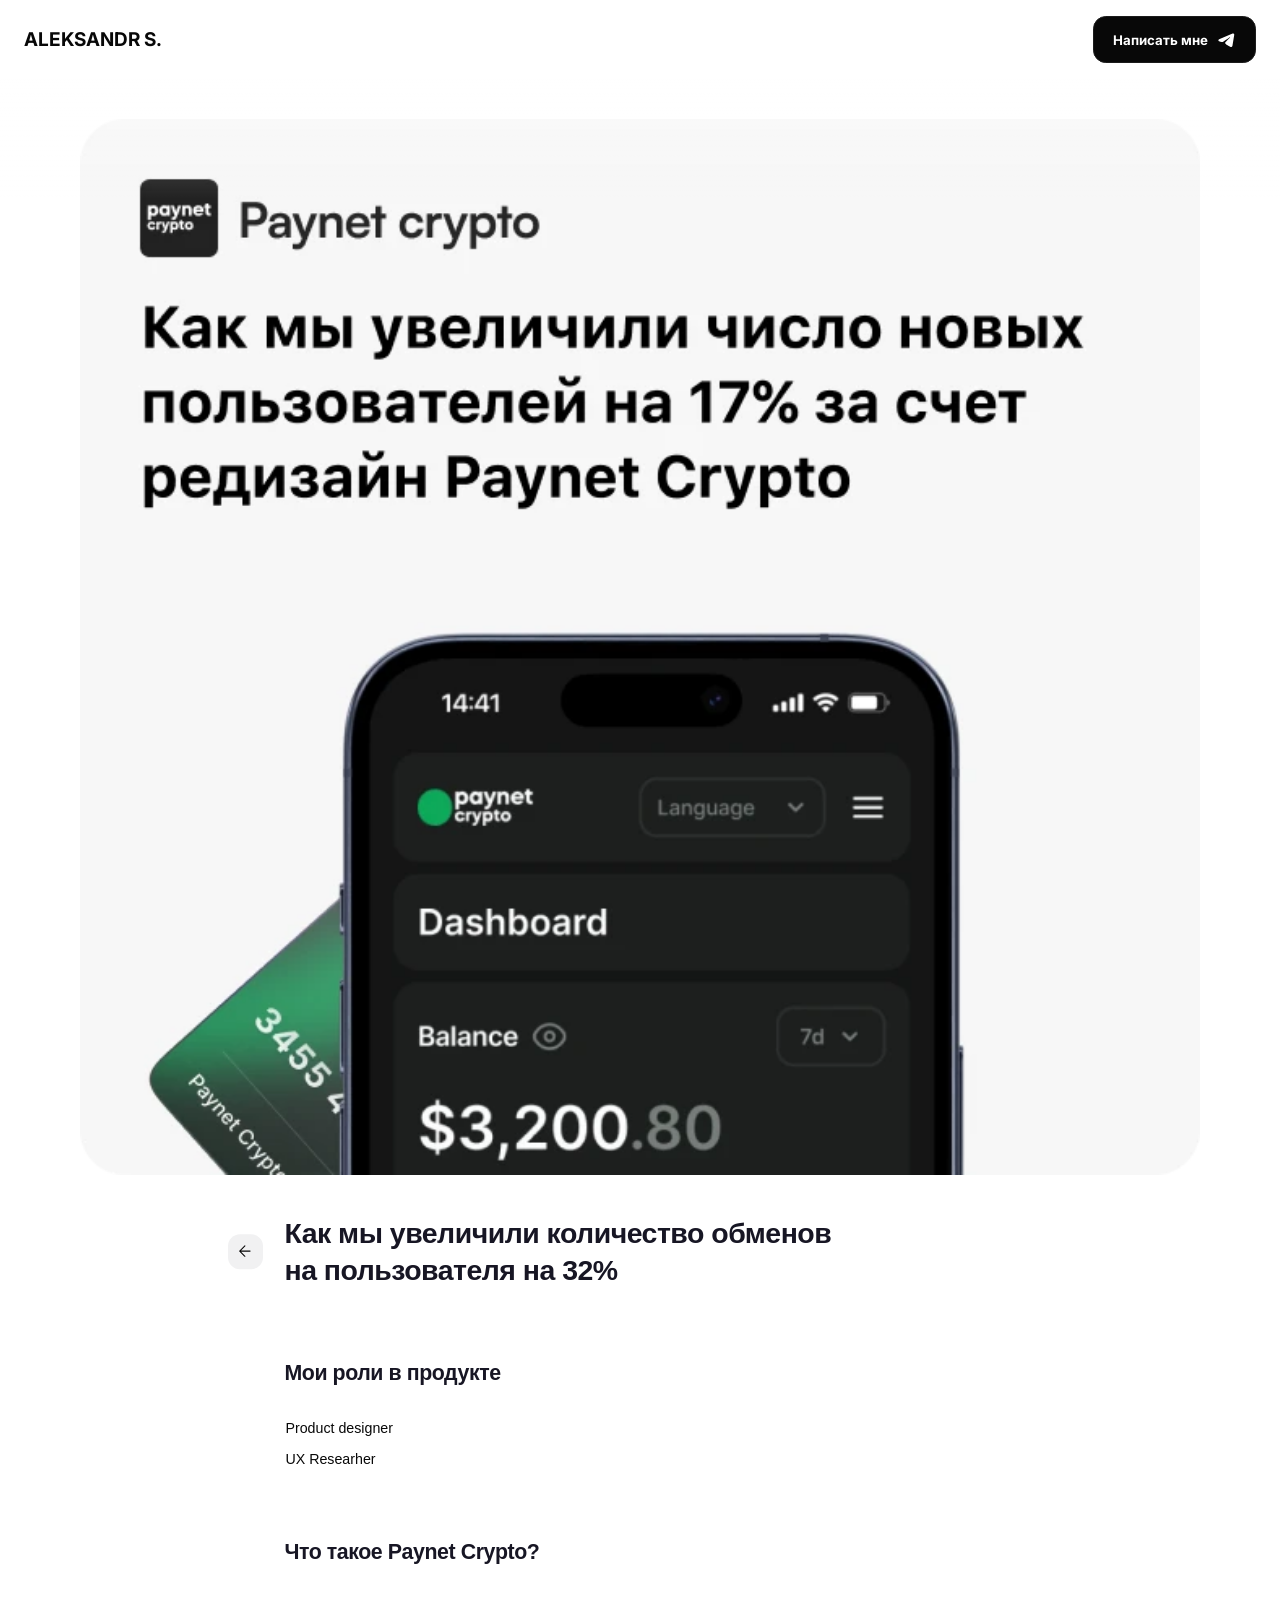
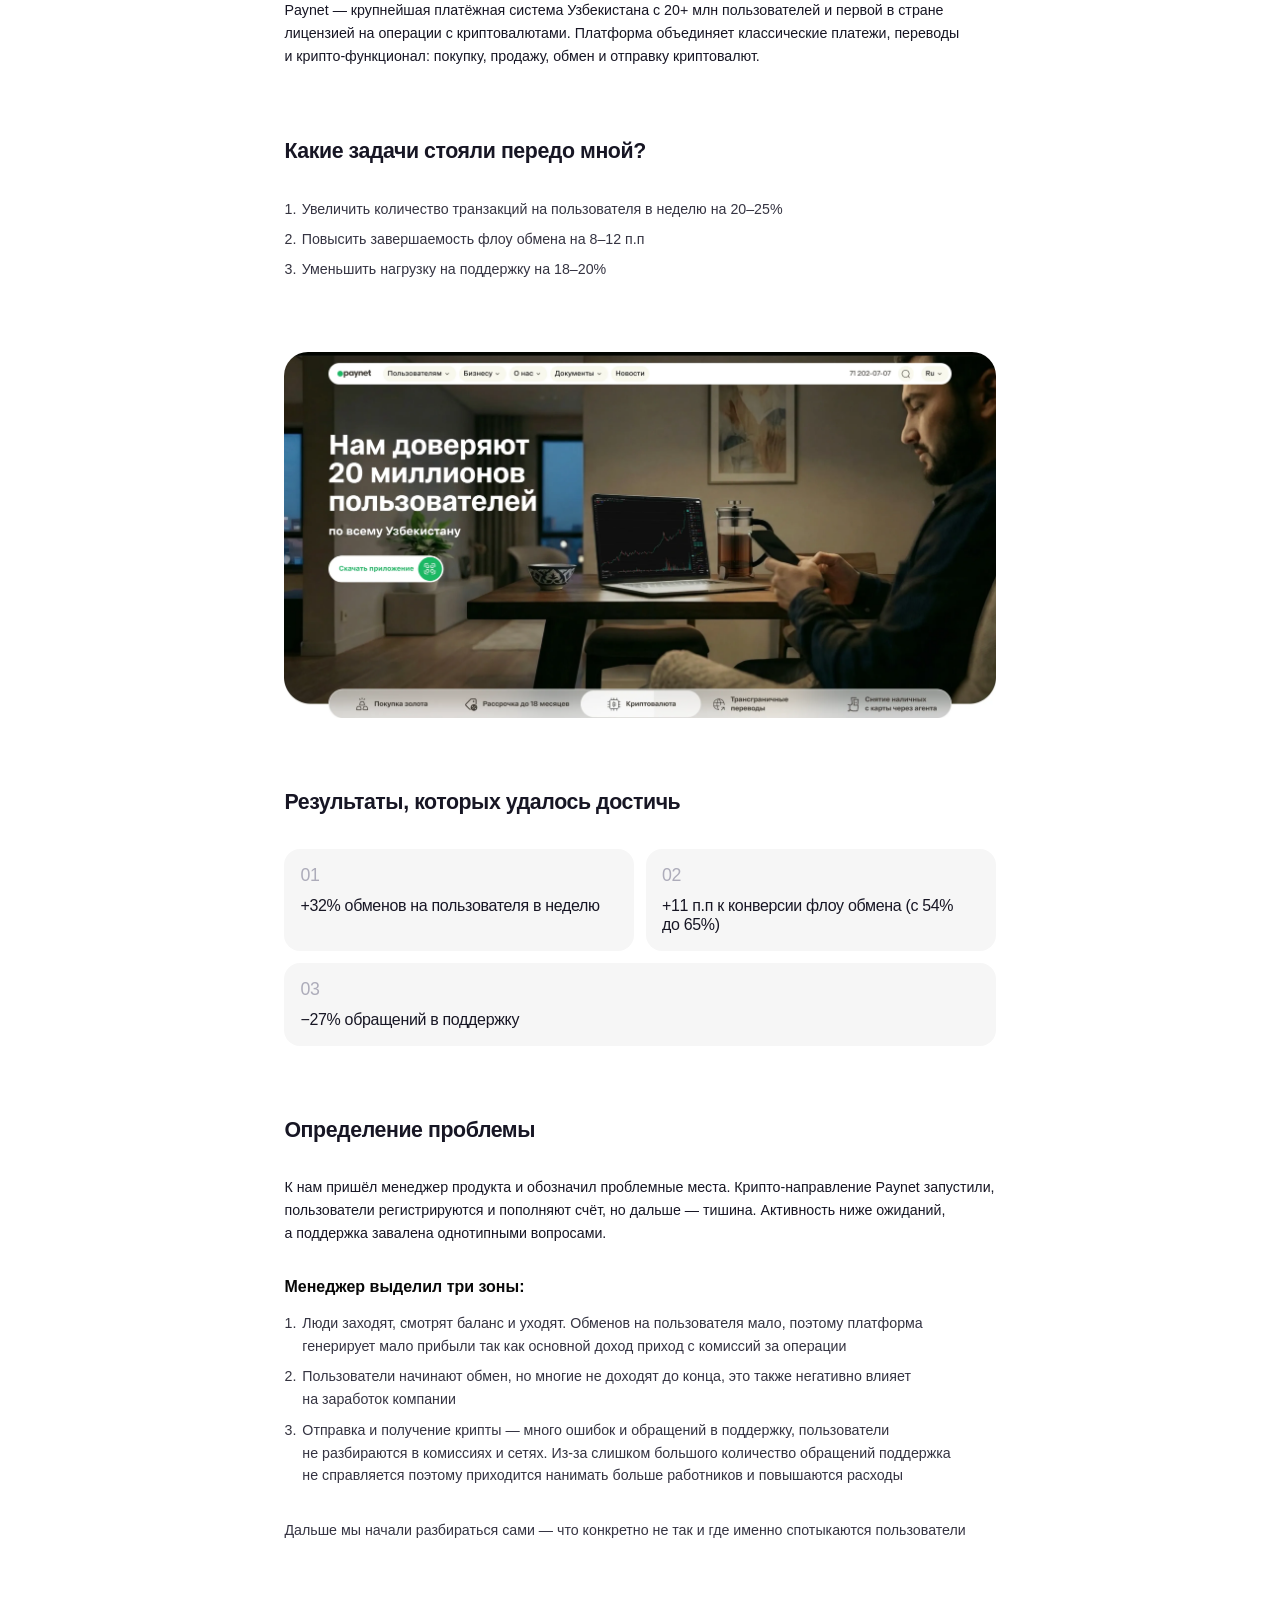
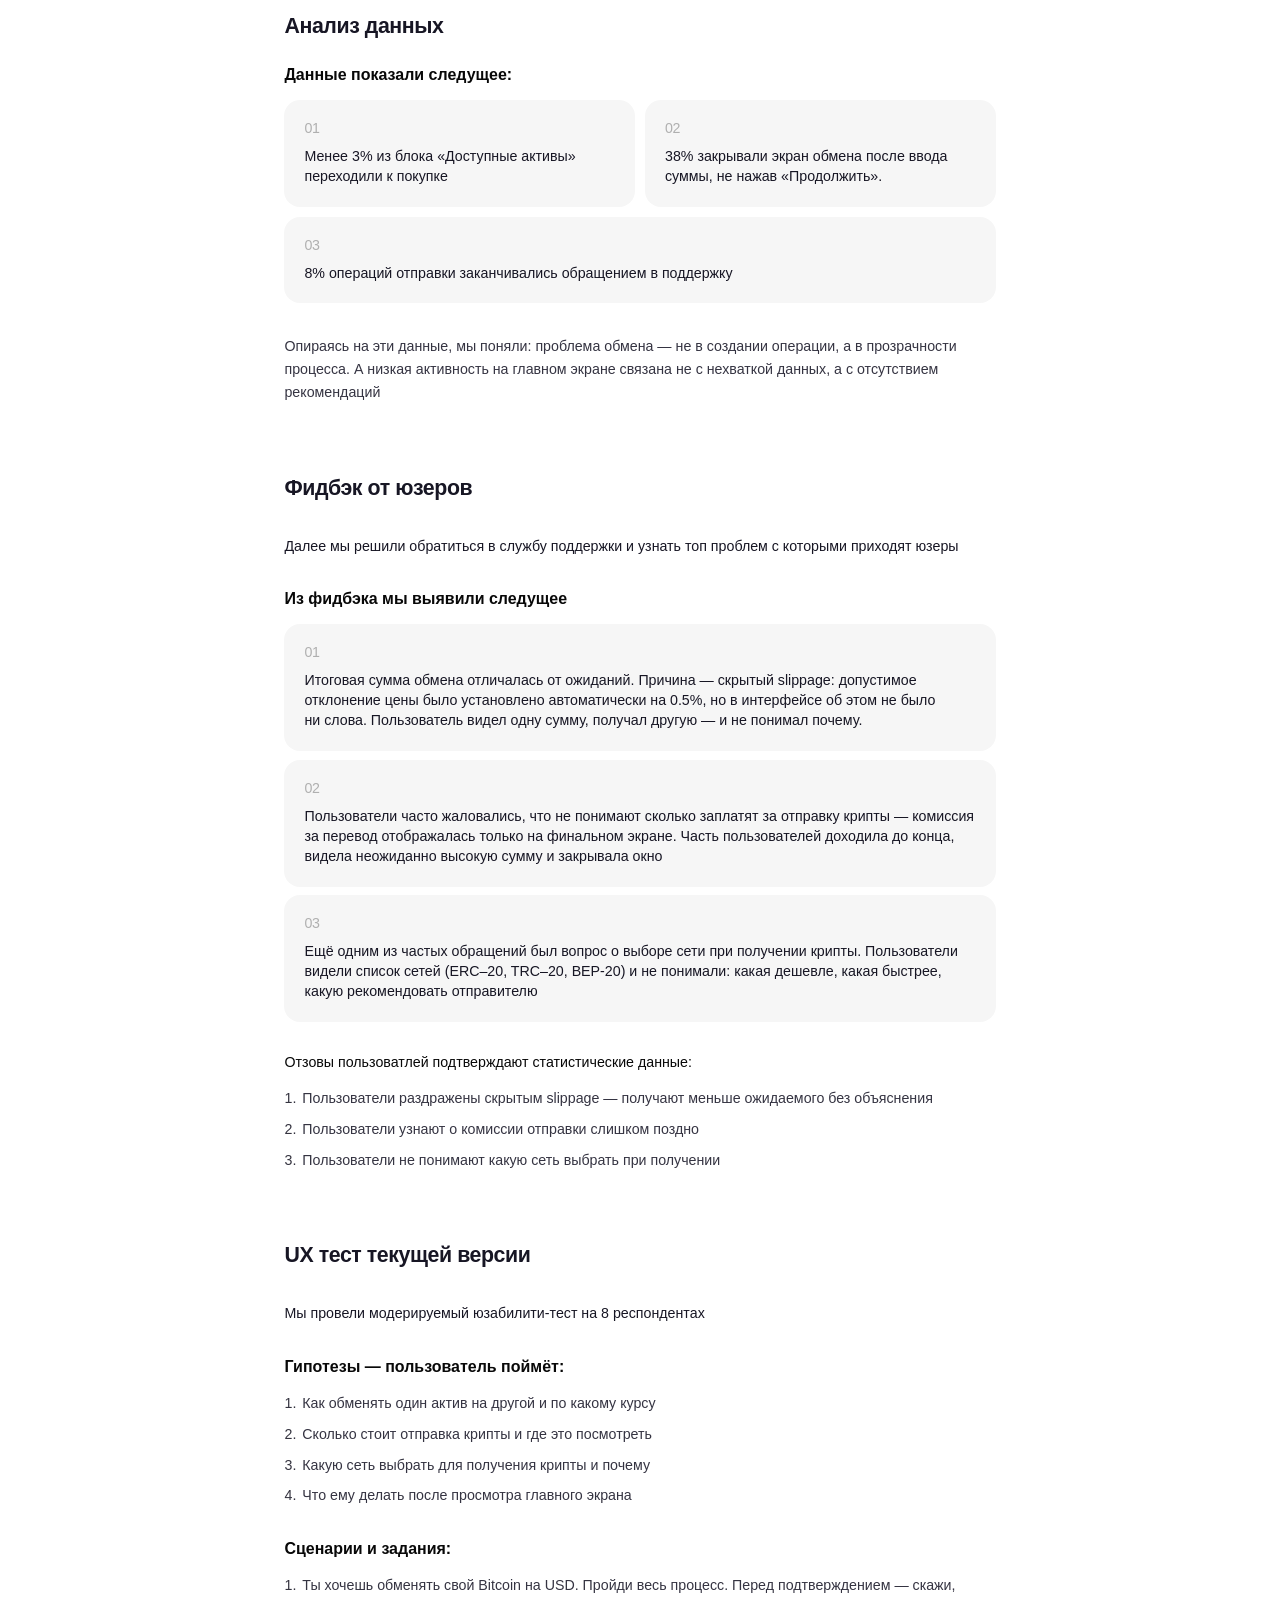
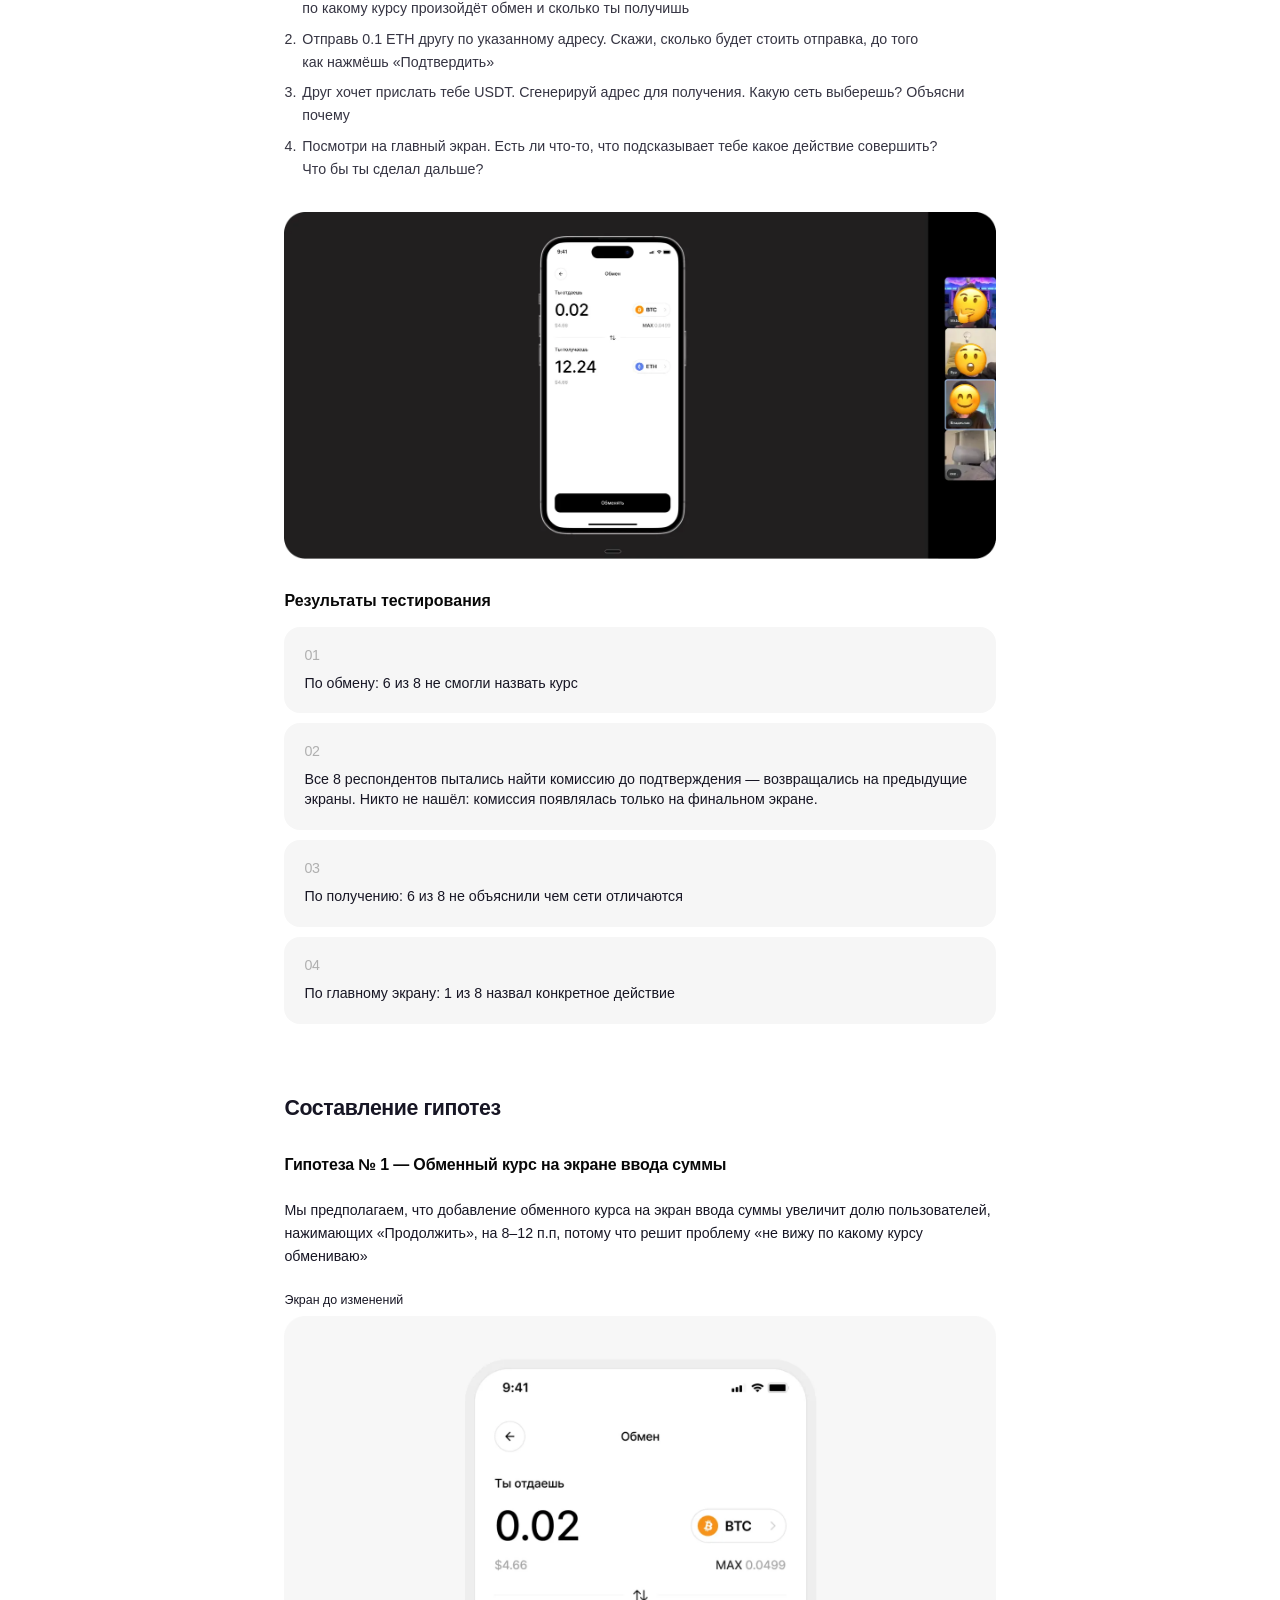
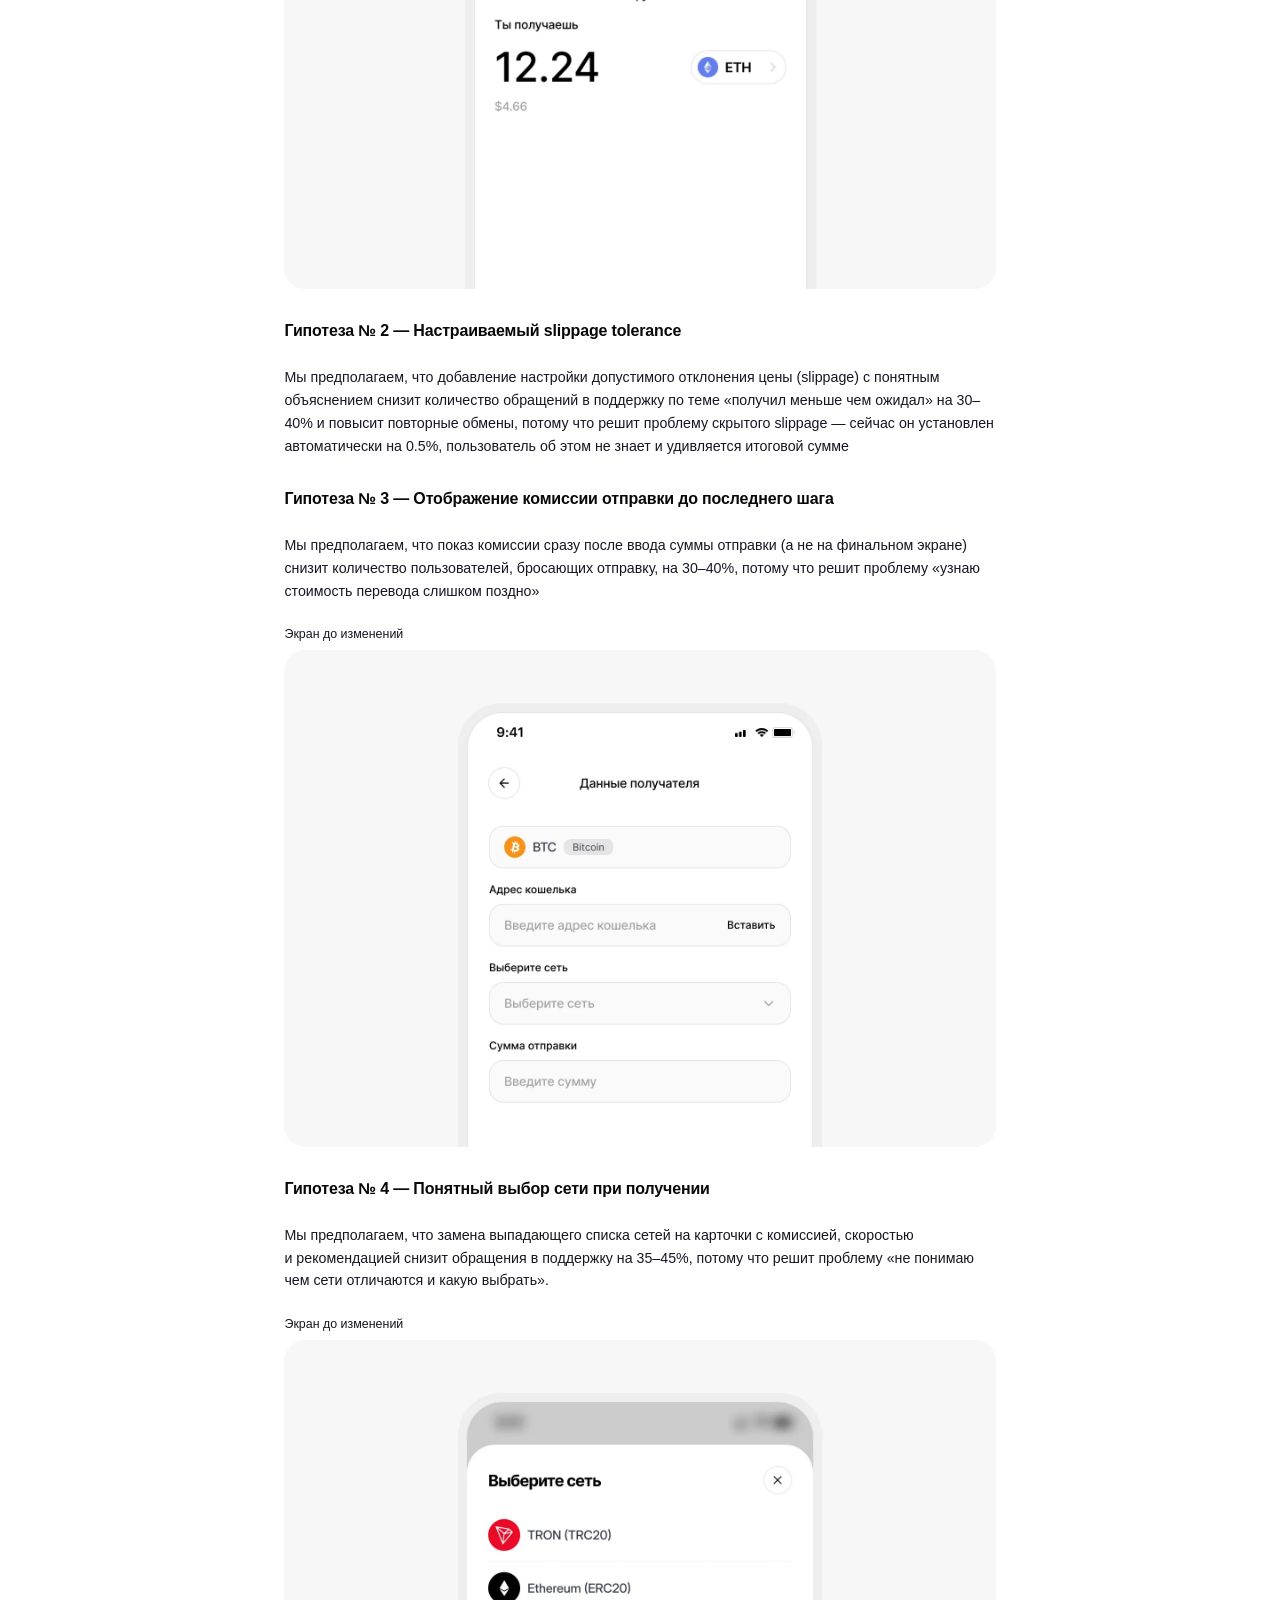
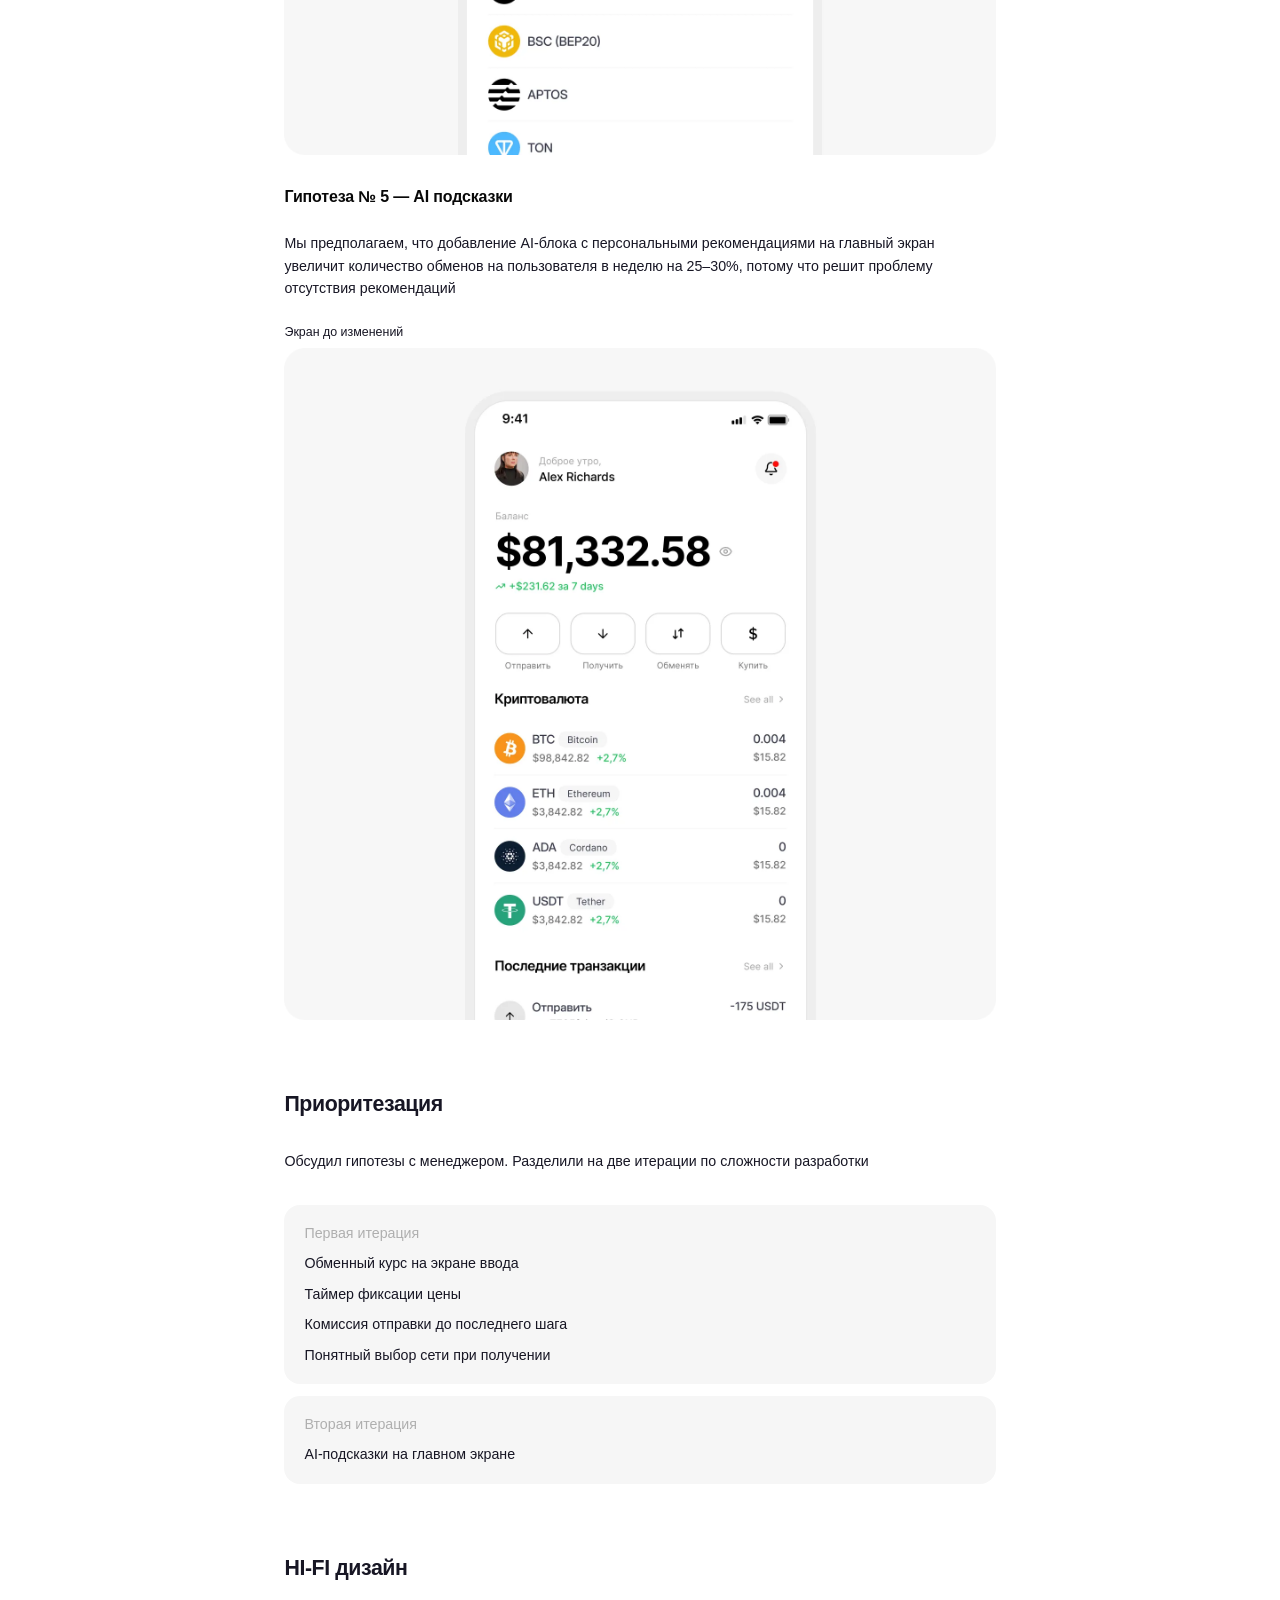
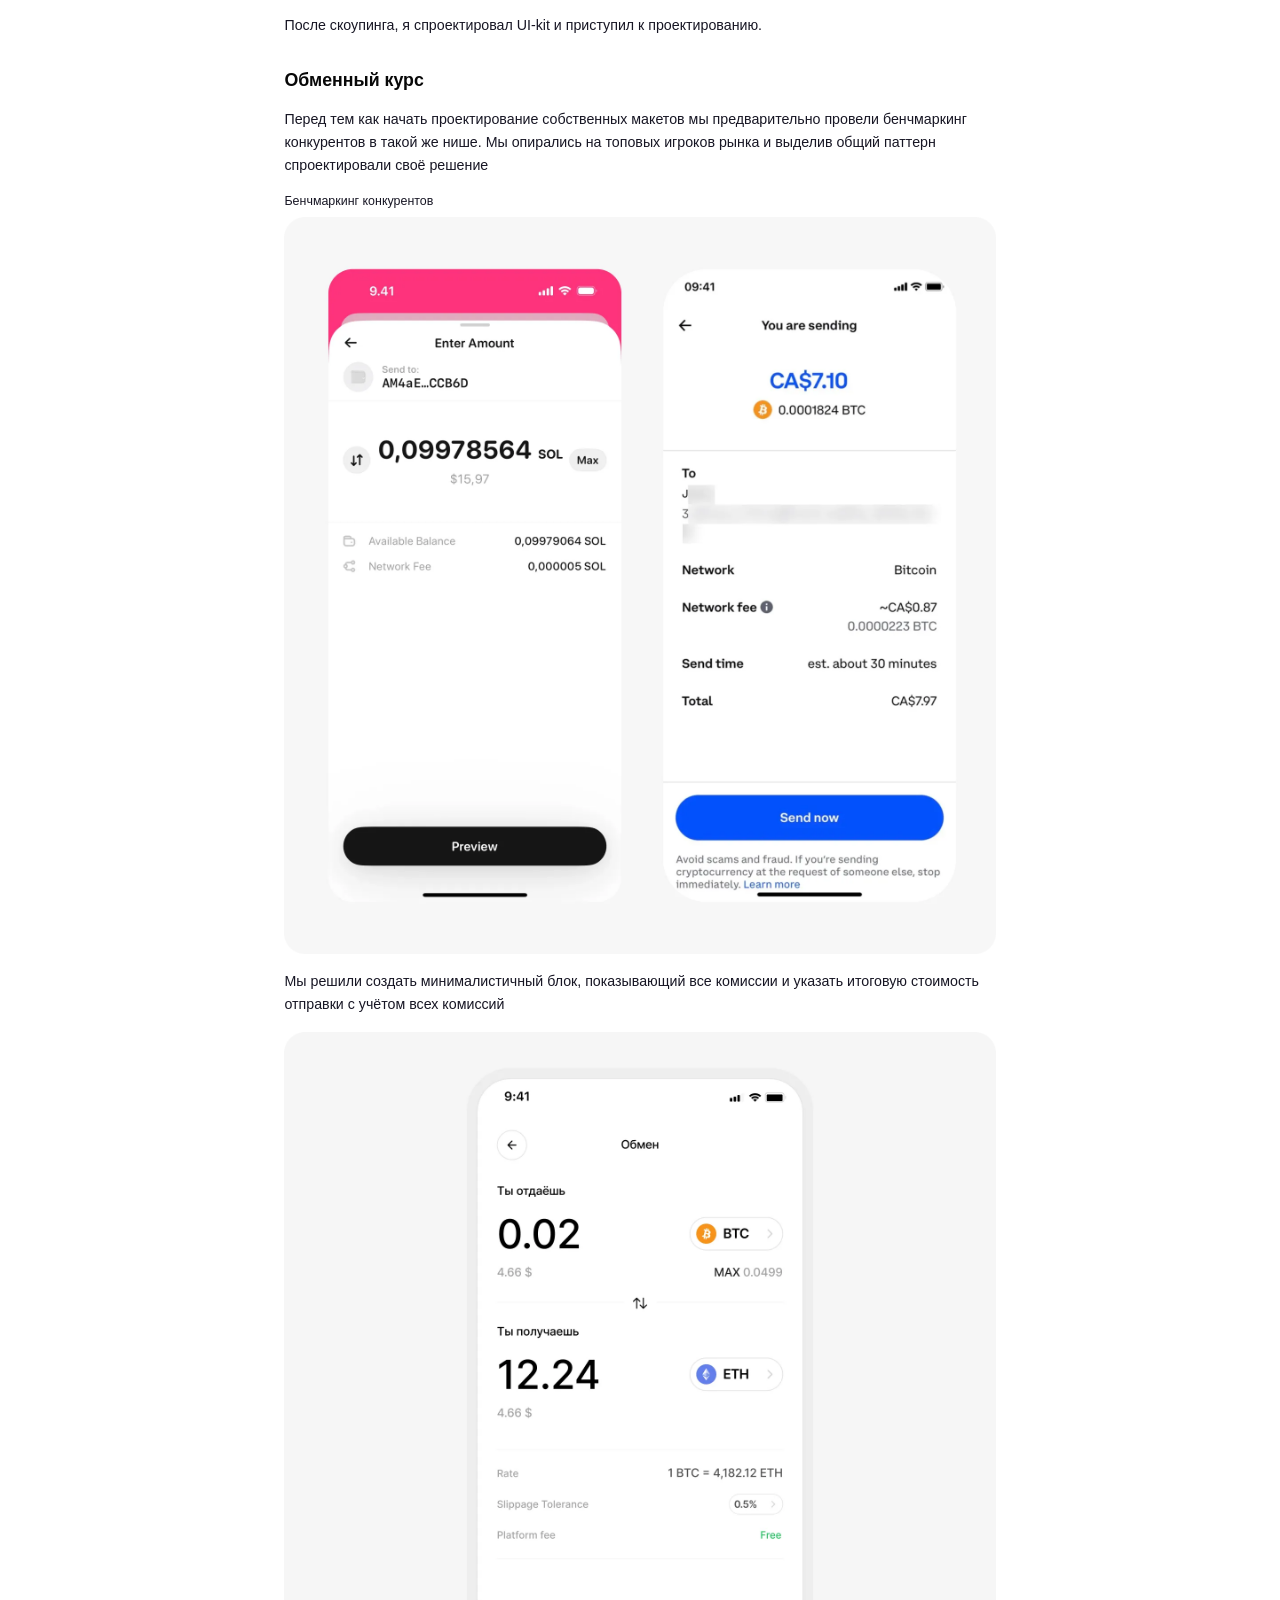
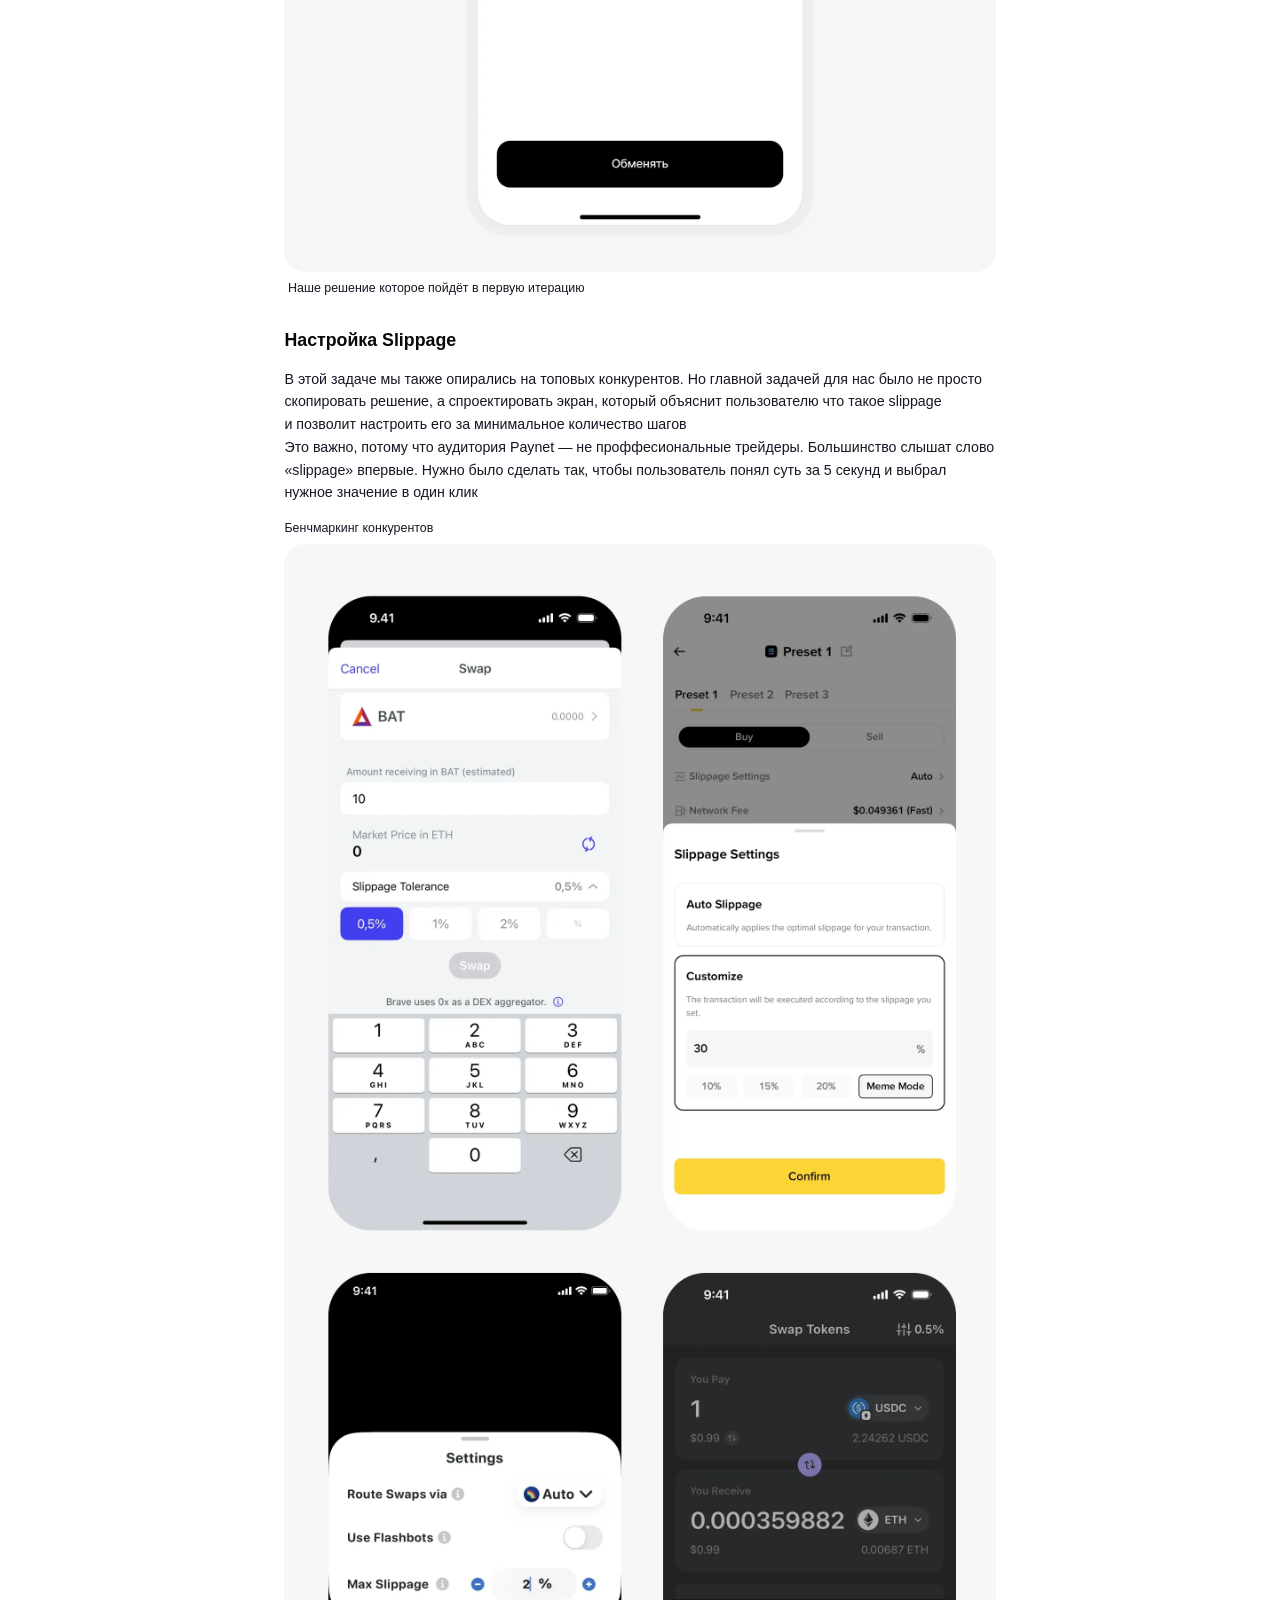
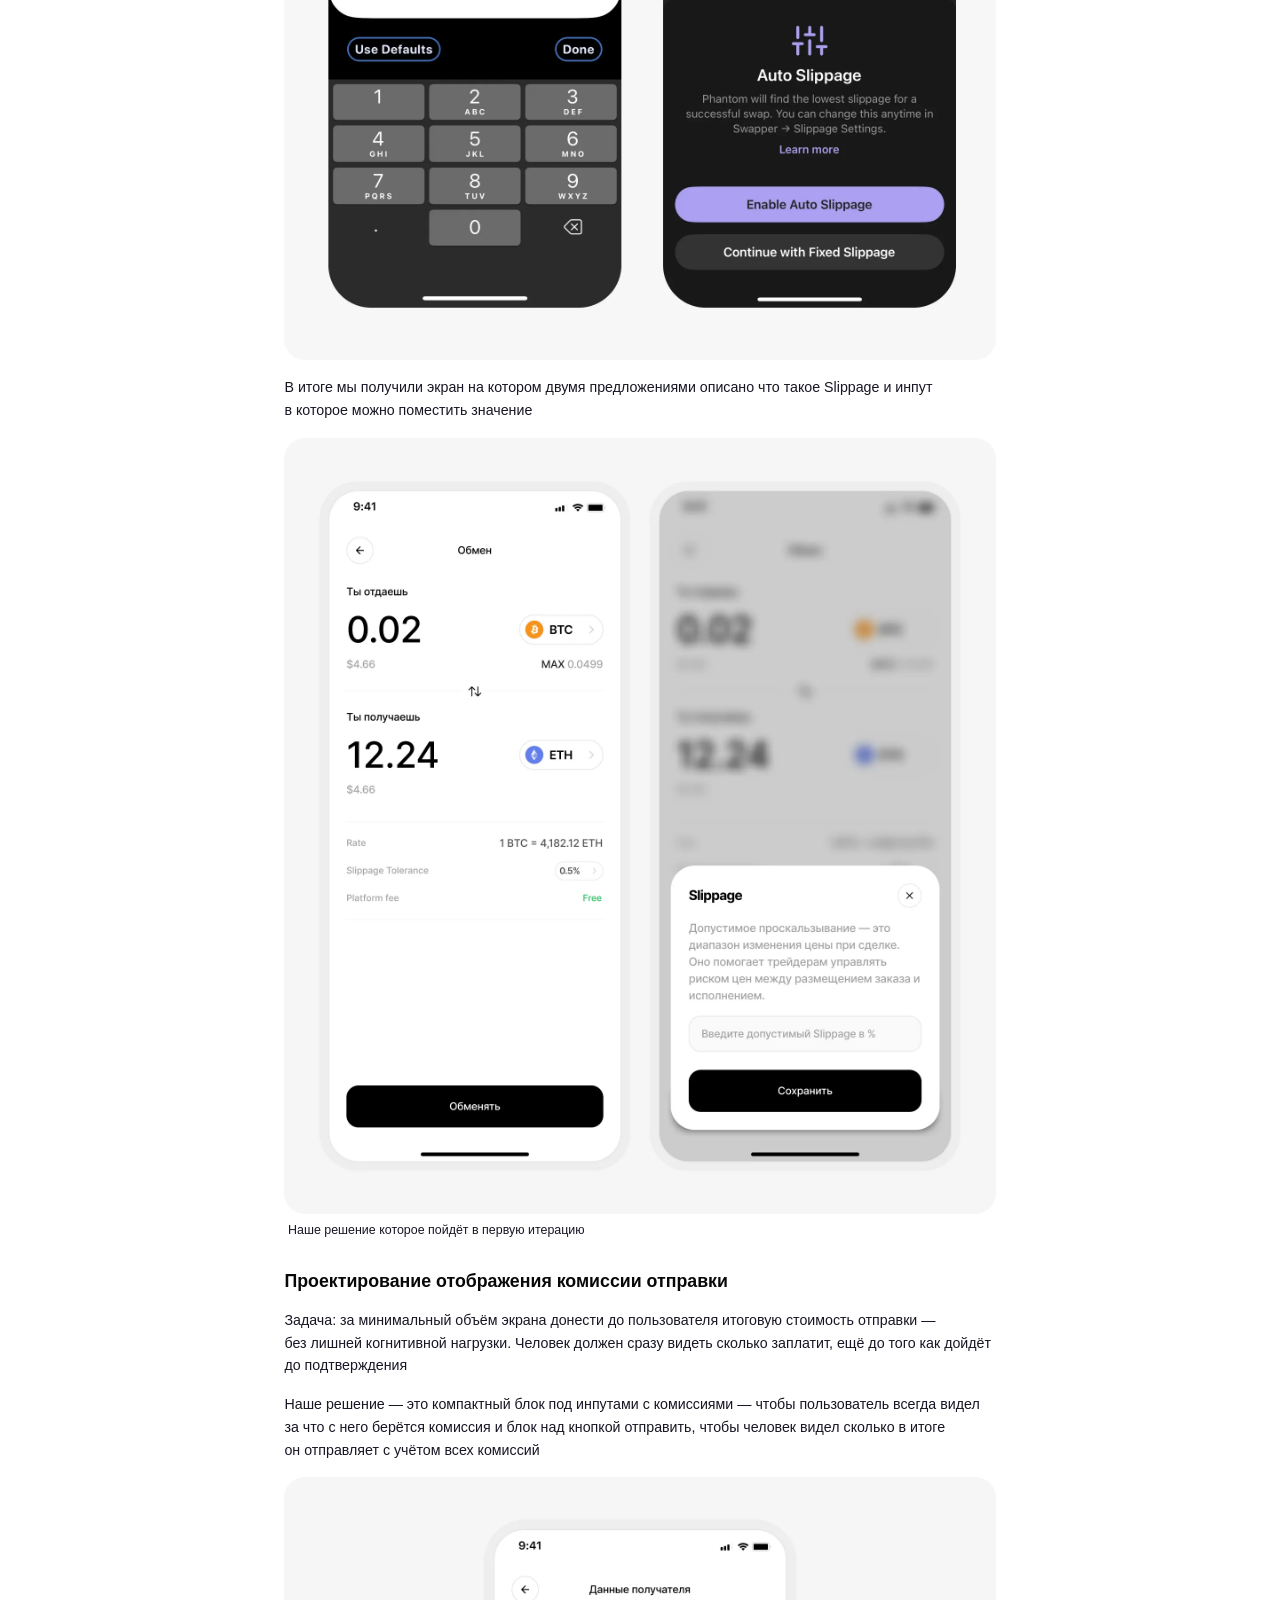
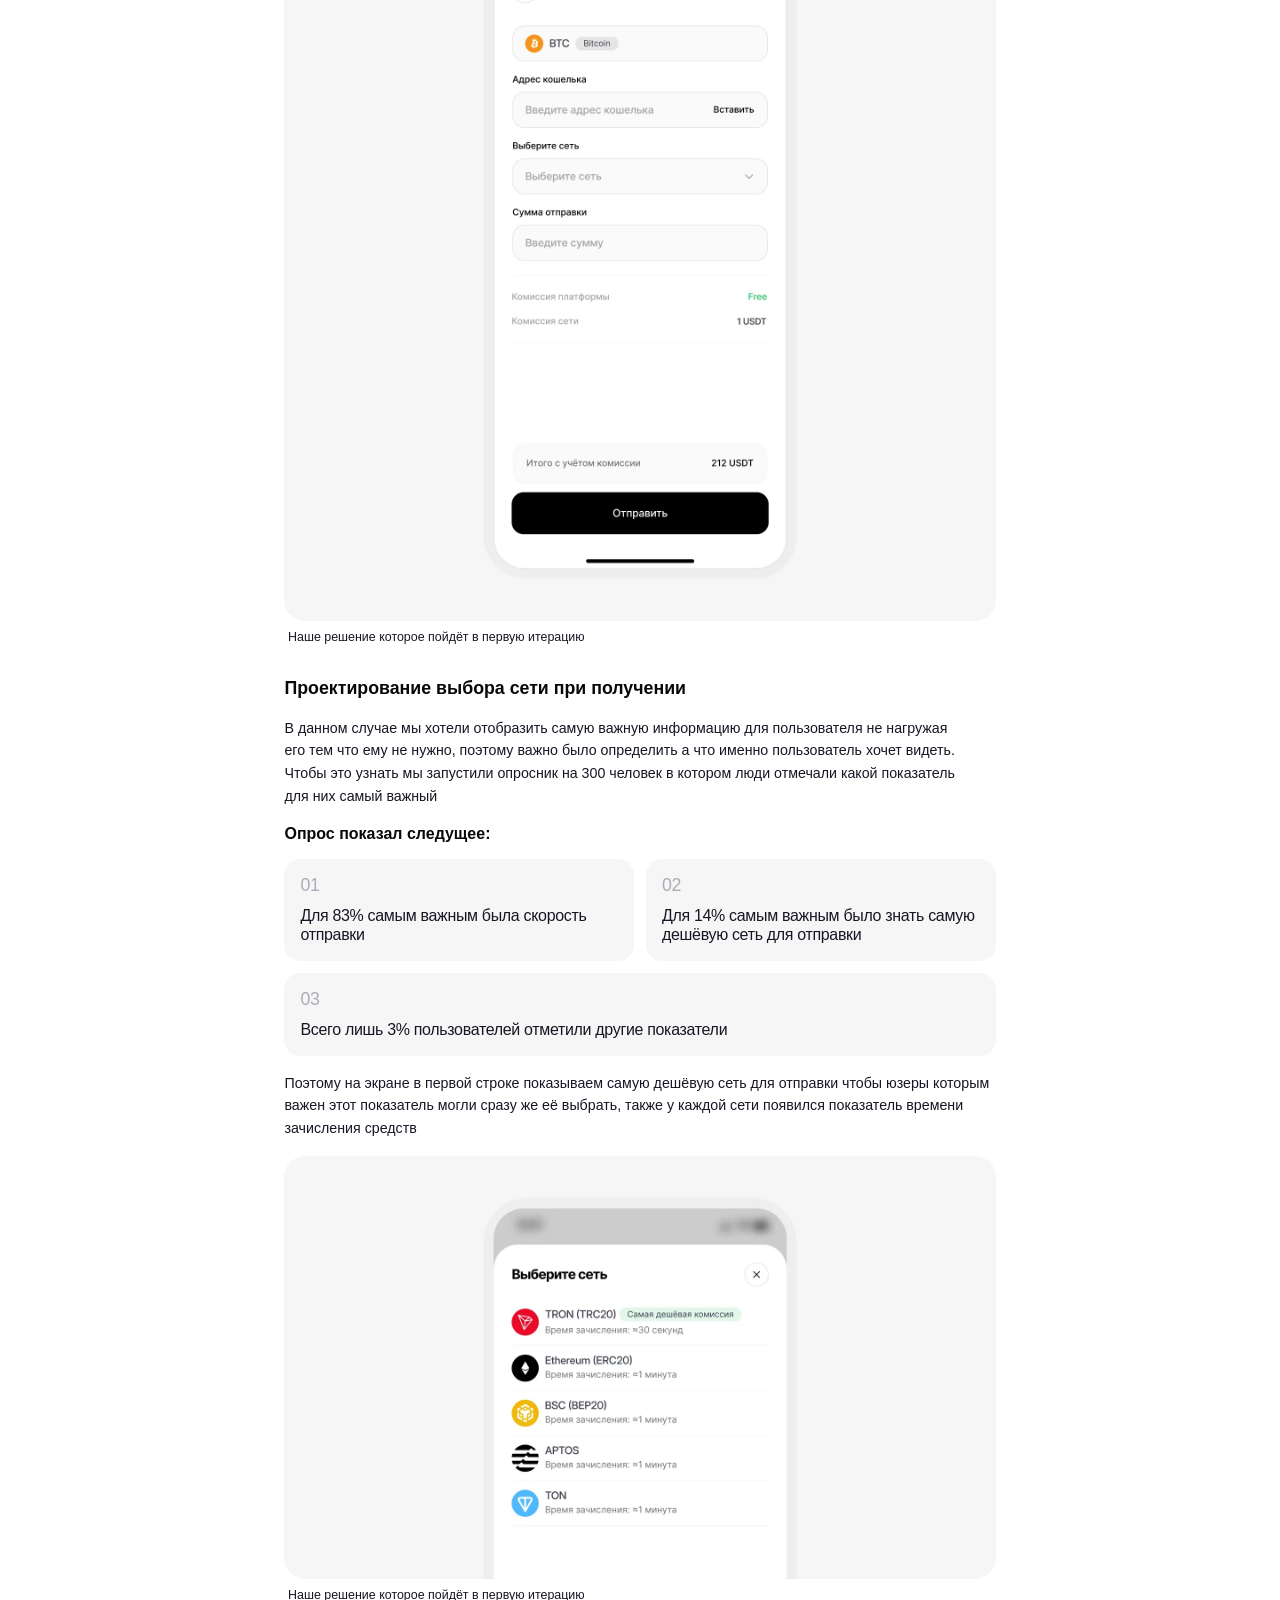
==== case-paynet.html @ e4a83512 "Portfolio landing: cases, timeline, NDA cards, styles Made-with: Cursor" ====
<!DOCTYPE html>
<html lang="ru">
<head>
  <meta charset="UTF-8">
  <meta name="viewport" content="width=device-width, initial-scale=1.0">
  <title>Paynet Crypto — кейс | Aleksandr S.</title>
  <link rel="preconnect" href="https://fonts.googleapis.com">
  <link rel="preconnect" href="https://fonts.gstatic.com" crossorigin>
  <link href="https://fonts.googleapis.com/css2?family=Inter:wght@400;500;600;700;800&display=swap" rel="stylesheet">
  <link rel="stylesheet" href="css/normalize.css">
  <link rel="stylesheet" href="css/style.css">
  <link rel="stylesheet" href="css/case.css">
  <link rel="stylesheet" href="css/case-paynet.css">
</head>
<body class="page-case page-case--paynet">

  <header class="header">
    <div class="header__container">
      <a href="index.html" class="header__logo" tabindex="0" aria-label="Александр С. — на главную">ALEKSANDR S.</a>
      <a href="https://t.me/UxUiDisigner" class="header__contact-button" tabindex="0" aria-label="Написать мне в Telegram" target="_blank" rel="noopener noreferrer">
        Написать мне
        <svg width="18" height="18" viewBox="0 0 32 32" fill="none" xmlns="http://www.w3.org/2000/svg" aria-hidden="true"><path fill-rule="evenodd" clip-rule="evenodd" d="M26.37 5.906c1.45-.61 3.005.617 2.75 2.17l-3.026 18.341c-.292 1.769-2.234 2.783-3.857 1.902-1.357-.738-3.372-1.873-5.187-3.059-.907-.592-3.683-2.492-3.341-3.844.291-1.156 4.958-5.5 7.625-8.083 1.047-1.015.57-1.601-.667-.668-3.069 2.318-7.996 5.842-9.625 6.834-1.438.875-2.188 1.024-3.084.875-1.634-.273-3.15-.694-4.388-1.207-1.672-.694-1.594-2.992-.004-3.661L26.37 5.906Z" fill="currentColor"/></svg>
      </a>
    </div>
  </header>

  <main>
    <article class="case case--paynet">

      <header class="case__hero reveal">
        <picture>
          <source media="(min-width: 769px)" srcset="assets/img/case-paynet/hero-desktop.webp" width="1280" height="453">
          <img class="case__cover" src="assets/img/case-paynet/hero-mobile.webp" alt="Обложка кейса Paynet Crypto" width="361" height="333" loading="eager">
        </picture>
      </header>

      <div class="case__content case__content--paynet">

        <div class="case__title-row reveal">
          <a href="index.html#works" class="case__back-btn case__back-btn--paynet" tabindex="0" aria-label="Вернуться на главную">
            <svg width="20" height="20" viewBox="0 0 20 20" fill="none" xmlns="http://www.w3.org/2000/svg" aria-hidden="true">
              <path d="M15.83 10H4.17M4.17 10L10 15.83M4.17 10L10 4.17" stroke="currentColor" stroke-width="1.23" stroke-linecap="round" stroke-linejoin="round"/>
            </svg>
            <span class="case__back-btn-text">Назад</span>
          </a>
          <h1 class="case__title case__title--paynet">Как мы увеличили количество обменов на&nbsp;пользователя на&nbsp;32%</h1>
        </div>

        <!-- Мои роли -->
        <section class="case__section reveal">
          <h2 class="case__heading">Мои роли в продукте</h2>
          <ul class="case__roles case__roles--paynet">
            <li>Product designer</li>
            <li>UX Researher</li>
          </ul>
        </section>

        <!-- Что такое Paynet Crypto? -->
        <section class="case__section reveal">
          <h2 class="case__heading">Что такое Paynet Crypto?</h2>
          <p class="case__text">Paynet&nbsp;&mdash; крупнейшая платёжная система Узбекистана с&nbsp;20+&nbsp;млн пользователей и&nbsp;первой в&nbsp;стране лицензией на&nbsp;операции с&nbsp;криптовалютами. Платформа объединяет классические платежи, переводы и&nbsp;крипто-функционал: покупку, продажу, обмен и&nbsp;отправку криптовалют.</p>
        </section>

        <!-- Какие задачи стояли передо мной? -->
        <section class="case__section reveal">
          <h2 class="case__heading">Какие задачи стояли передо мной?</h2>
          <ol class="case__goals case__goals--paynet">
            <li>Увеличить количество транзакций на&nbsp;пользователя в&nbsp;неделю на&nbsp;20–25%</li>
            <li>Повысить завершаемость флоу обмена на&nbsp;8–12&nbsp;п.п</li>
            <li>Уменьшить нагрузку на&nbsp;поддержку на&nbsp;18–20%</li>
          </ol>
        </section>

        <!-- Скриншот продукта (единственный с borderRadius: 24px) -->
        <figure class="case__figure case__figure--paynet case__figure--rounded reveal">
          <img src="assets/img/case-paynet/img-product-desktop.webp" alt="Скриншот интерфейса Paynet Crypto" width="800" height="412" loading="lazy">
        </figure>

        <!-- Результаты, которых удалось достичь -->
        <section class="case__section reveal">
          <h2 class="case__heading">Результаты, которых удалось достичь</h2>
          <div class="case__results case__results--paynet">
            <div class="case__results-row">
              <div class="case__result-item">
                <span class="case__result-num">01</span>
                <p class="case__result-text">+32% обменов на&nbsp;пользователя в&nbsp;неделю</p>
              </div>
              <div class="case__result-item">
                <span class="case__result-num">02</span>
                <p class="case__result-text">+11&nbsp;п.п к&nbsp;конверсии флоу обмена (с&nbsp;54% до&nbsp;65%)</p>
              </div>
            </div>
            <div class="case__result-item case__result-item--wide">
              <span class="case__result-num">03</span>
              <p class="case__result-text">−27% обращений в&nbsp;поддержку</p>
            </div>
          </div>
        </section>

        <!-- Определение проблемы (Figma: heading 16px → inner DZ0J68 gap 32px) -->
        <section class="case__section reveal">
          <h2 class="case__heading">Определение проблемы</h2>
          <div class="case__section-body">
            <p class="case__text">К&nbsp;нам пришёл менеджер продукта и&nbsp;обозначил проблемные места. Крипто-направление Paynet запустили, пользователи регистрируются и&nbsp;пополняют счёт, но&nbsp;дальше&nbsp;&mdash; тишина. Активность ниже ожиданий, а&nbsp;поддержка завалена однотипными вопросами.</p>
            <div class="case__data-block">
              <p class="case__subheading">Менеджер выделил три&nbsp;зоны:</p>
              <ul class="case__list case__list--numbered">
                <li>Люди заходят, смотрят баланс и&nbsp;уходят. Обменов на&nbsp;пользователя мало, поэтому платформа генерирует мало прибыли так&nbsp;как основной доход приход с&nbsp;комиссий за&nbsp;операции</li>
                <li>Пользователи начинают обмен, но&nbsp;многие не&nbsp;доходят до&nbsp;конца, это&nbsp;также негативно влияет на&nbsp;заработок компании</li>
                <li>Отправка и&nbsp;получение крипты&nbsp;&mdash; много ошибок и&nbsp;обращений в&nbsp;поддержку, пользователи не&nbsp;разбираются в&nbsp;комиссиях и&nbsp;сетях. Из-за слишком большого количество обращений поддержка не&nbsp;справляется поэтому приходится нанимать больше работников и&nbsp;повышаются расходы</li>
              </ul>
            </div>
            <p class="case__text case__text--accent">Дальше мы&nbsp;начали разбираться сами&nbsp;&mdash; что&nbsp;конкретно не&nbsp;так и&nbsp;где&nbsp;именно спотыкаются пользователи</p>
          </div>
        </section>

        <!-- Анализ данных (Figma: layout_6RTEVK gap 24px heading→body, inner TIWYNJ gap 32px) -->
        <section class="case__section case__section--gap-24 reveal">
          <h2 class="case__heading">Анализ данных</h2>
          <div class="case__section-body">
            <div class="case__data-block">
              <p class="case__subheading">Данные показали следущее:</p>
              <div class="case__analysis-cards">
                <div class="case__analysis-row">
                  <div class="case__data-card">
                    <span class="case__data-num">01</span>
                    Менее 3% из&nbsp;блока «Доступные активы» переходили к&nbsp;покупке
                  </div>
                  <div class="case__data-card">
                    <span class="case__data-num">02</span>
38% закрывали экран обмена после&nbsp;ввода суммы, не&nbsp;нажав «Продолжить».
                  </div>
                </div>
                <div class="case__data-card">
                  <span class="case__data-num">03</span>
8% операций отправки заканчивались обращением в&nbsp;поддержку
                </div>
              </div>
            </div>
            <p class="case__text case__text--accent">Опираясь на&nbsp;эти данные, мы&nbsp;поняли: проблема обмена&nbsp;&mdash; не&nbsp;в&nbsp;создании операции, а&nbsp;в&nbsp;прозрачности процесса. А&nbsp;низкая активность на&nbsp;главном экране связана не&nbsp;с&nbsp;нехваткой данных, а&nbsp;с&nbsp;отсутствием рекомендаций</p>
          </div>
        </section>

        <!-- Фидбэк от юзеров (Figma: layout_JLZ0NS gap 16px, inner A3TTEA gap 32px) -->
        <section class="case__section reveal">
          <h2 class="case__heading">Фидбэк от&nbsp;юзеров</h2>
          <div class="case__section-body">
            <p class="case__text">Далее мы&nbsp;решили обратиться в&nbsp;службу поддержки и&nbsp;узнать топ проблем с&nbsp;которыми приходят юзеры</p>
            <div class="case__data-block">
              <p class="case__subheading">Из&nbsp;фидбэка мы&nbsp;выявили следущее</p>
              <ul class="case__data-cards">
                <li class="case__data-card">
                  <span class="case__data-num">01</span>
                  Итоговая сумма обмена отличалась от&nbsp;ожиданий. Причина&nbsp;&mdash; скрытый slippage: допустимое отклонение цены было установлено автоматически на&nbsp;0.5%, но&nbsp;в&nbsp;интерфейсе об&nbsp;этом не&nbsp;было ни&nbsp;слова. Пользователь видел одну сумму, получал другую&nbsp;&mdash; и&nbsp;не&nbsp;понимал почему.
                </li>
                <li class="case__data-card">
                  <span class="case__data-num">02</span>
                  Пользователи часто жаловались, что&nbsp;не&nbsp;понимают сколько заплатят за&nbsp;отправку крипты&nbsp;&mdash; комиссия за&nbsp;перевод отображалась только на&nbsp;финальном экране. Часть пользователей доходила до&nbsp;конца, видела неожиданно высокую сумму и&nbsp;закрывала окно
                </li>
                <li class="case__data-card">
                  <span class="case__data-num">03</span>
                  Ещё одним из&nbsp;частых обращений был вопрос о&nbsp;выборе сети при&nbsp;получении крипты. Пользователи видели список сетей (ERC–20, TRC–20, BEP-20) и&nbsp;не&nbsp;понимали: какая дешевле, какая быстрее, какую рекомендовать отправителю
                </li>
              </ul>
            </div>
            <div class="case__data-block">
              <p class="case__subheading case__subheading--small">Отзовы пользоватлей подтверждают статистические данные:</p>
              <ul class="case__list case__list--numbered">
                <li>Пользователи раздражены скрытым slippage&nbsp;&mdash; получают меньше ожидаемого без&nbsp;объяснения</li>
                <li>Пользователи узнают о&nbsp;комиссии отправки слишком поздно</li>
                <li>Пользователи не&nbsp;понимают какую сеть выбрать при&nbsp;получении</li>
              </ul>
            </div>
          </div>
        </section>

        <!-- UX тест текущей версии (Figma: heading 16px → inner GPA8HV gap 32px) -->
        <section class="case__section reveal">
          <h2 class="case__heading">UX тест текущей версии</h2>
          <div class="case__section-body">
            <p class="case__text">Мы&nbsp;провели модерируемый юзабилити-тест на&nbsp;8&nbsp;респондентах</p>

            <div class="case__data-block">
              <p class="case__subheading">Гипотезы&nbsp;&mdash; пользователь поймёт:</p>
              <ol class="case__list case__list--numbered">
                <li>Как&nbsp;обменять один актив на&nbsp;другой и&nbsp;по&nbsp;какому курсу</li>
                <li>Сколько стоит отправка крипты и&nbsp;где&nbsp;это&nbsp;посмотреть</li>
                <li>Какую сеть выбрать для&nbsp;получения крипты и&nbsp;почему</li>
                <li>Что&nbsp;ему&nbsp;делать после&nbsp;просмотра главного экрана</li>
              </ol>
            </div>

            <div class="case__data-block">
              <p class="case__subheading">Сценарии и&nbsp;задания:</p>
              <ol class="case__list case__list--numbered">
                <li>Ты&nbsp;хочешь обменять свой Bitcoin на&nbsp;USD. Пройди весь процесс. Перед&nbsp;подтверждением&nbsp;&mdash; скажи, по&nbsp;какому курсу произойдёт обмен и&nbsp;сколько ты&nbsp;получишь</li>
                <li>Отправь 0.1&nbsp;ETH другу по&nbsp;указанному адресу. Скажи, сколько будет стоить отправка, до&nbsp;того как&nbsp;нажмёшь «Подтвердить»</li>
                <li>Друг хочет прислать тебе USDT. Сгенерируй адрес для&nbsp;получения. Какую сеть выберешь? Объясни почему</li>
                <li>Посмотри на&nbsp;главный экран. Есть&nbsp;ли&nbsp;что‑то, что&nbsp;подсказывает тебе какое действие совершить? Что&nbsp;бы&nbsp;ты&nbsp;сделал дальше?</li>
              </ol>
            </div>

            <figure class="case__figure case__figure--paynet">
              <img src="assets/img/case-paynet/img-ux-test.webp" alt="Результаты UX-тестирования" width="800" height="390" loading="lazy">
            </figure>

            <div class="case__data-block">
              <p class="case__subheading">Результаты тестирования</p>
              <div class="case__test-results">
                <div class="case__test-result-card">
                  <span class="case__data-num">01</span>
                  <p class="case__test-result-text">По&nbsp;обмену: 6&nbsp;из&nbsp;8 не&nbsp;смогли назвать курс</p>
                </div>
                <div class="case__test-result-card">
                  <span class="case__data-num">02</span>
                  <p class="case__test-result-text">Все&nbsp;8&nbsp;респондентов пытались найти комиссию до&nbsp;подтверждения&nbsp;&mdash; возвращались на&nbsp;предыдущие экраны. Никто не&nbsp;нашёл: комиссия появлялась только на&nbsp;финальном экране.</p>
                </div>
                <div class="case__test-result-card">
                  <span class="case__data-num">03</span>
                  <p class="case__test-result-text">По&nbsp;получению: 6&nbsp;из&nbsp;8 не&nbsp;объяснили чем&nbsp;сети отличаются</p>
                </div>
                <div class="case__test-result-card">
                  <span class="case__data-num">04</span>
                  <p class="case__test-result-text">По&nbsp;главному экрану: 1&nbsp;из&nbsp;8 назвал конкретное действие</p>
                </div>
              </div>
            </div>
          </div>
        </section>

        <!-- Составление гипотез (Figma: heading 16px → inner A3TTEA/GPA8HV gap 32px) -->
        <section class="case__section reveal">
          <h2 class="case__heading">Составление гипотез</h2>
          <div class="case__section-body">

          <div class="case__hypothesis">
            <h3 class="case__hypothesis-title">Гипотеза №&nbsp;1&nbsp;&mdash; Обменный курс на&nbsp;экране ввода суммы</h3>
            <p class="case__text">Мы&nbsp;предполагаем, что&nbsp;добавление обменного курса на&nbsp;экран ввода суммы увеличит долю пользователей, нажимающих «Продолжить», на&nbsp;8–12&nbsp;п.п, потому что&nbsp;решит проблему «не&nbsp;вижу по&nbsp;какому курсу обмениваю»</p>
            <div class="case__img-block">
              <p class="case__img-label">Экран до&nbsp;изменений</p>
              <figure class="case__figure case__figure--paynet">
                <img src="assets/img/case-paynet/img-hypothesis1-before.webp" alt="Экран обмена до изменений — гипотеза 1" width="802" height="647" loading="lazy">
              </figure>
            </div>
          </div>

          <div class="case__hypothesis">
            <h3 class="case__hypothesis-title">Гипотеза №&nbsp;2&nbsp;&mdash; Настраиваемый slippage tolerance</h3>
            <p class="case__text">Мы&nbsp;предполагаем, что&nbsp;добавление настройки допустимого отклонения цены (slippage) с&nbsp;понятным объяснением снизит количество обращений в&nbsp;поддержку по&nbsp;теме «получил меньше чем&nbsp;ожидал» на&nbsp;30–40% и&nbsp;повысит повторные обмены, потому что&nbsp;решит проблему скрытого slippage&nbsp;&mdash; сейчас он&nbsp;установлен автоматически на&nbsp;0.5%, пользователь об&nbsp;этом не&nbsp;знает и&nbsp;удивляется итоговой сумме</p>
          </div>

          <div class="case__hypothesis">
            <h3 class="case__hypothesis-title">Гипотеза №&nbsp;3&nbsp;&mdash; Отображение комиссии отправки до&nbsp;последнего шага</h3>
            <p class="case__text">Мы&nbsp;предполагаем, что&nbsp;показ комиссии сразу после&nbsp;ввода суммы отправки (а&nbsp;не&nbsp;на&nbsp;финальном экране) снизит количество пользователей, бросающих отправку, на&nbsp;30–40%, потому что&nbsp;решит проблему «узнаю стоимость перевода слишком поздно»</p>
            <div class="case__img-block">
              <p class="case__img-label">Экран до&nbsp;изменений</p>
              <figure class="case__figure case__figure--paynet">
                <img src="assets/img/case-paynet/img-hypothesis3-before.webp" alt="Экран отправки до изменений — гипотеза 3" width="802" height="560" loading="lazy">
              </figure>
            </div>
          </div>

          <div class="case__hypothesis">
            <h3 class="case__hypothesis-title">Гипотеза №&nbsp;4&nbsp;&mdash; Понятный выбор сети при&nbsp;получении</h3>
            <p class="case__text">Мы&nbsp;предполагаем, что&nbsp;замена выпадающего списка сетей на&nbsp;карточки с&nbsp;комиссией, скоростью и&nbsp;рекомендацией снизит обращения в&nbsp;поддержку на&nbsp;35–45%, потому что&nbsp;решит проблему «не&nbsp;понимаю чем&nbsp;сети отличаются и&nbsp;какую выбрать».</p>
            <div class="case__img-block">
              <p class="case__img-label">Экран до&nbsp;изменений</p>
              <figure class="case__figure case__figure--paynet">
                <img src="assets/img/case-paynet/img-hypothesis4-before.webp" alt="Экран выбора сети до изменений — гипотеза 4" width="802" height="468" loading="lazy">
              </figure>
            </div>
          </div>

          <div class="case__hypothesis">
            <h3 class="case__hypothesis-title">Гипотеза №&nbsp;5&nbsp;&mdash; AI подсказки</h3>
            <p class="case__text">Мы&nbsp;предполагаем, что&nbsp;добавление AI-блока с&nbsp;персональными рекомендациями на&nbsp;главный экран увеличит количество обменов на&nbsp;пользователя в&nbsp;неделю на&nbsp;25–30%, потому что&nbsp;решит проблему отсутствия рекомендаций</p>
            <div class="case__img-block">
              <p class="case__img-label">Экран до&nbsp;изменений</p>
              <figure class="case__figure case__figure--paynet">
                <img src="assets/img/case-paynet/img-hypothesis5-before.webp" alt="Главный экран до изменений — гипотеза 5" width="802" height="757" loading="lazy">
              </figure>
            </div>
          </div>
          </div>
        </section>

        <!-- Приоритезация (Figma: layout_JLZ0NS gap 16px, inner A3TTEA gap 32px) -->
        <section class="case__section reveal">
          <h2 class="case__heading">Приоритезация</h2>
          <div class="case__section-body">
          <p class="case__text">Обсудил гипотезы с&nbsp;менеджером. Разделили на&nbsp;две&nbsp;итерации по&nbsp;сложности разработки</p>
          <div class="case__iterations">
            <div class="case__iteration-card">
              <span class="case__iteration-label">Первая итерация</span>
              <ul class="case__iteration-list">
                <li>Обменный курс на&nbsp;экране ввода</li>
                <li>Таймер фиксации цены</li>
                <li>Комиссия отправки до&nbsp;последнего шага</li>
                <li>Понятный выбор сети при&nbsp;получении</li>
              </ul>
            </div>
            <div class="case__iteration-card">
              <span class="case__iteration-label">Вторая итерация</span>
              <ul class="case__iteration-list">
                <li>AI-подсказки на&nbsp;главном экране</li>
              </ul>
            </div>
          </div>
          </div>
        </section>

        <!-- HI-FI дизайн (Figma: heading 16px → inner OV57GH→6QH4U2 gap 32px) -->
        <section class="case__section reveal">
          <h2 class="case__heading">HI-FI дизайн</h2>
          <div class="case__section-body">
          <p class="case__text">После&nbsp;скоупинга, я&nbsp;спроектировал UI-kit и&nbsp;приступил к&nbsp;проектированию.</p>

          <!-- Обменный курс -->
          <div class="case__hifi-sub">
            <h3 class="case__hifi-title">Обменный курс</h3>
            <p class="case__text">Перед&nbsp;тем&nbsp;как&nbsp;начать проектирование собственных макетов мы&nbsp;предварительно провели бенчмаркинг конкурентов в&nbsp;такой&nbsp;же&nbsp;нише. Мы&nbsp;опирались на&nbsp;топовых игроков рынка и&nbsp;выделив общий паттерн спроектировали своё решение</p>
            <div class="case__img-block">
              <p class="case__img-label">Бенчмаркинг конкурентов</p>
              <figure class="case__figure case__figure--paynet">
                <img src="assets/img/case-paynet/img-hifi-exchange-bench.webp" alt="Бенчмаркинг конкурентов — обменный курс" width="802" height="832" loading="lazy">
              </figure>
            </div>
            <p class="case__text">Мы&nbsp;решили создать минималистичный блок, показывающий все&nbsp;комиссии и&nbsp;указать итоговую стоимость отправки с&nbsp;учётом всех комиссий</p>
            <figure class="case__figure case__figure--paynet case__figure--with-caption">
              <img src="assets/img/case-paynet/img-hifi-exchange.webp" alt="Наше решение — обменный курс" width="802" height="948" loading="lazy">
              <figcaption class="case__caption">Наше решение которое пойдёт в&nbsp;первую итерацию</figcaption>
            </figure>
          </div>

          <!-- Настройка Slippage -->
          <div class="case__hifi-sub">
            <h3 class="case__hifi-title">Настройка Slippage</h3>
            <p class="case__text">В&nbsp;этой задаче мы&nbsp;также&nbsp;опирались на&nbsp;топовых конкурентов. Но&nbsp;главной задачей для&nbsp;нас&nbsp;было не&nbsp;просто скопировать решение, а&nbsp;спроектировать экран, который объяснит пользователю что&nbsp;такое slippage и&nbsp;позволит настроить его&nbsp;за&nbsp;минимальное количество шагов<br>Это&nbsp;важно, потому что&nbsp;аудитория Paynet&nbsp;&mdash; не&nbsp;проффесиональные трейдеры. Большинство слышат слово «slippage» впервые. Нужно было сделать так, чтобы&nbsp;пользователь понял суть за&nbsp;5&nbsp;секунд и&nbsp;выбрал нужное значение в&nbsp;один клик</p>
            <div class="case__img-block">
              <p class="case__img-label">Бенчмаркинг конкурентов</p>
              <figure class="case__figure case__figure--paynet">
                <img src="assets/img/case-paynet/img-hifi-slippage-bench.webp" alt="Бенчмаркинг конкурентов — slippage" width="802" height="1597" loading="lazy">
              </figure>
            </div>
            <p class="case__text">В&nbsp;итоге мы&nbsp;получили экран на&nbsp;котором двумя предложениями описано что&nbsp;такое Slippage и&nbsp;инпут в&nbsp;которое можно поместить значение</p>
            <figure class="case__figure case__figure--paynet case__figure--with-caption">
              <img src="assets/img/case-paynet/img-hifi-slippage.webp" alt="Наше решение — slippage" width="802" height="875" loading="lazy">
              <figcaption class="case__caption">Наше решение которое пойдёт в&nbsp;первую итерацию</figcaption>
            </figure>
          </div>

          <!-- Проектирование отображения комиссии отправки -->
          <div class="case__hifi-sub">
            <h3 class="case__hifi-title">Проектирование отображения комиссии отправки</h3>
            <p class="case__text">Задача: за&nbsp;минимальный объём экрана донести до&nbsp;пользователя итоговую стоимость отправки&nbsp;&mdash; без&nbsp;лишней когнитивной нагрузки. Человек должен сразу видеть сколько заплатит, ещё&nbsp;до&nbsp;того&nbsp;как&nbsp;дойдёт до&nbsp;подтверждения</p>
            <p class="case__text">Наше решение&nbsp;&mdash; это&nbsp;компактный блок под&nbsp;инпутами с&nbsp;комиссиями&nbsp;&mdash; чтобы&nbsp;пользователь всегда видел за&nbsp;что&nbsp;с&nbsp;него берётся комиссия и&nbsp;блок над&nbsp;кнопкой отправить, чтобы&nbsp;человек видел сколько в&nbsp;итоге он&nbsp;отправляет с&nbsp;учётом всех комиссий</p>
            <figure class="case__figure case__figure--paynet case__figure--with-caption">
              <img src="assets/img/case-paynet/img-hifi-commission.webp" alt="Наше решение — комиссия отправки" width="802" height="839" loading="lazy">
              <figcaption class="case__caption">Наше решение которое пойдёт в&nbsp;первую итерацию</figcaption>
            </figure>
          </div>

          <!-- Проектирование выбора сети при получении -->
          <div class="case__hifi-sub">
            <h3 class="case__hifi-title">Проектирование выбора сети при&nbsp;получении</h3>
            <p class="case__text">В&nbsp;данном случае мы&nbsp;хотели отобразить самую важную информацию для&nbsp;пользователя не&nbsp;нагружая его&nbsp;тем&nbsp;что&nbsp;ему не&nbsp;нужно, поэтому важно было определить а&nbsp;что&nbsp;именно пользователь хочет видеть. Чтобы&nbsp;это&nbsp;узнать мы&nbsp;запустили опросник на&nbsp;300&nbsp;человек в&nbsp;котором люди отмечали какой показатель для&nbsp;них&nbsp;самый важный</p>

            <div class="case__data-block">
              <p class="case__subheading">Опрос показал следущее:</p>
              <div class="case__results case__results--paynet">
                <div class="case__results-row">
                  <div class="case__result-item">
                    <span class="case__result-num">01</span>
                    <p class="case__result-text">Для&nbsp;83% самым важным была скорость отправки</p>
                  </div>
                  <div class="case__result-item">
                    <span class="case__result-num">02</span>
                    <p class="case__result-text">Для&nbsp;14% самым важным было знать самую дешёвую сеть для&nbsp;отправки</p>
                  </div>
                </div>
                <div class="case__result-item case__result-item--wide">
                  <span class="case__result-num">03</span>
                  <p class="case__result-text">Всего лишь 3% пользователей отметили другие показатели</p>
                </div>
              </div>
            </div>

            <p class="case__text">Поэтому на&nbsp;экране в&nbsp;первой строке показываем самую дешёвую сеть для&nbsp;отправки чтобы&nbsp;юзеры которым важен этот&nbsp;показатель могли сразу&nbsp;же&nbsp;её&nbsp;выбрать, также&nbsp;у&nbsp;каждой сети появился показатель времени зачисления средств</p>
            <figure class="case__figure case__figure--paynet case__figure--with-caption">
              <img src="assets/img/case-paynet/img-hifi-network.webp" alt="Наше решение — выбор сети" width="802" height="477" loading="lazy">
              <figcaption class="case__caption">Наше решение которое пойдёт в&nbsp;первую итерацию</figcaption>
            </figure>
          </div>

          <!-- AI-подсказки -->
          <div class="case__hifi-sub">
            <h3 class="case__hifi-title">Решение&nbsp;&mdash; AI-подсказки на&nbsp;главном экране</h3>
            <p class="case__text">Мы&nbsp;приступили к&nbsp;проектированию AI-рекомендаций. Готовых решений на&nbsp;рынке для&nbsp;этой задачи мы&nbsp;не&nbsp;нашли, поэтому проектировали с&nbsp;нуля&nbsp;&mdash; отталкиваясь от&nbsp;данных исследования и&nbsp;задач наших пользователей<br>Блок с&nbsp;рекомендациями расположили между&nbsp;балансом и&nbsp;таблицей активов. Система анализирует портфель пользователя, ситуацию на&nbsp;рынке и&nbsp;историю действий. До&nbsp;5&nbsp;рекомендаций в&nbsp;день, каждая с&nbsp;кнопкой действия</p>
            <figure class="case__figure case__figure--paynet case__figure--with-caption">
              <img src="assets/img/case-paynet/img-hifi-ai.webp" alt="Наше решение — AI-подсказки" width="802" height="582" loading="lazy">
              <figcaption class="case__caption">Наше решение которое пойдёт в&nbsp;первую итерацию</figcaption>
            </figure>

            <p class="case__text">При&nbsp;реализации в&nbsp;команде возник спор по&nbsp;поводу подачи рекомендаций. Разделились на&nbsp;два&nbsp;мнения:<br><br>Вариант A&nbsp;&mdash; свайп-карточки на&nbsp;дашборде. Блок на&nbsp;главном экране, карточки перелистываются свайпом. Пользователь листает и&nbsp;видит следующую рекомендацию. Всё&nbsp;происходит на&nbsp;главном экране, без&nbsp;переходов.<br>Вариант B&nbsp;&mdash; отдельная страница со&nbsp;списком. На&nbsp;дашборде&nbsp;&mdash; компактный блок-превью с&nbsp;одной рекомендацией. При&nbsp;нажатии&nbsp;&mdash; открывается страница со&nbsp;всеми 5&nbsp;рекомендациями в&nbsp;виде списка. Пользователь видит полную картину и&nbsp;выбирает.</p>
            <figure class="case__figure case__figure--paynet">
              <img src="assets/img/case-paynet/img-hifi-ai-ab.webp" alt="Вариант A vs Вариант B — AI-подсказки" width="802" height="735" loading="lazy">
            </figure>
          </div>
          </div>
        </section>

        <!-- Валидация + Результаты A/B + Результаты A/B/C (Figma 338:998 — ОДНА секция, inner GPA8HV gap 32px) -->
        <section class="case__section reveal">
          <div class="case__section-body">
            <div class="case__section">
              <h2 class="case__heading">Валидация через A/B тест</h2>
              <p class="case__text">Все&nbsp;спроектированные решения мы&nbsp;направили на&nbsp;A/B тестирование, чтобы&nbsp;проверить их&nbsp;эффективность на&nbsp;реальных пользователях. Решение с&nbsp;AI-подсказками, где&nbsp;мы&nbsp;не&nbsp;смогли определиться с&nbsp;форматом внутри команды, пошло в&nbsp;отдельный A/B/C тест&nbsp;&mdash; с&nbsp;двумя вариантами реализации. Это&nbsp;позволило нам&nbsp;оценить влияние каждого изменения на&nbsp;метрики и&nbsp;принять решения на&nbsp;основе данных, а&nbsp;не&nbsp;предположений</p>
              <figure class="case__figure case__figure--paynet">
                <img src="assets/img/case-paynet/img-ab-test.webp" alt="Схема A/B теста" width="800" height="735" loading="lazy">
              </figure>
            </div>

            <div class="case__section case__section--gap-24">
              <h2 class="case__heading">Результаты A/B теста</h2>
              <div class="case__ab-results">
                <div class="case__ab-row">
                  <div class="case__ab-card case__ab-card--green-light">
                    <span class="case__ab-num">01</span>
                    <p class="case__ab-text">Конверсия флоу обмена выросла на&nbsp;9п.п с&nbsp;54% до&nbsp;63%</p>
                  </div>
                  <div class="case__ab-card case__ab-card--green">
                    <span class="case__ab-num">02</span>
                    <p class="case__ab-text">Количество обращений в&nbsp;поддержку уменьшилось на&nbsp;19%</p>
                  </div>
                </div>
                <div class="case__ab-card case__ab-card--green-light case__ab-card--wide">
                  <span class="case__ab-num">03</span>
                  <p class="case__ab-text">Время на&nbsp;проведение транзакции уменьшилось на&nbsp;12% с&nbsp;≈61&nbsp;секунды до&nbsp;≈53&nbsp;секунд</p>
                </div>
              </div>
              <p class="case__text">Помимо основных метрик, мы&nbsp;также&nbsp;замерили дополнительный показатель по&nbsp;флоу отправки&nbsp;&mdash; среднее время на&nbsp;совершение транзакции. Оно&nbsp;сократилось на&nbsp;12%: пользователи стали быстрее принимать решения, потому что&nbsp;видели комиссию и&nbsp;выбор сети с&nbsp;нужной информацией сразу, а&nbsp;не&nbsp;искали её&nbsp;по&nbsp;экранам.</p>
              <p class="case__text">Все&nbsp;решения первой итерации показали отличный результат и&nbsp;пошли в&nbsp;продакшн. Нам&nbsp;оставалось проверить, как&nbsp;отработает решение с&nbsp;AI-подсказками</p>
            </div>

            <div class="case__section case__section--gap-24">
              <h2 class="case__heading">Результаты A/B/C теста</h2>
              <div class="case__ab-results">
                <div class="case__ab-card case__ab-card--green-light case__ab-card--wide">
                  <span class="case__ab-num">01</span>
                  <p class="case__ab-text">Блок со&nbsp;свайп-карточками победил&nbsp;&mdash; он&nbsp;показал прирост +30% обменов на&nbsp;пользователя.<br>Блок с&nbsp;отдельной страницей показал +22%. В&nbsp;продакшн пошёл вариант со&nbsp;свайп-карточками</p>
                </div>
              </div>
            </div>
          </div>
        </section>

        <!-- Релиз и сбор данных (Figma: layout_GPA8HV gap 32px for all content) -->
        <section class="case__section reveal">
          <div class="case__section-body">
            <h2 class="case__heading">Релиз и&nbsp;сбор данных</h2>
            <p class="case__text">Через&nbsp;месяц после&nbsp;релиза мы&nbsp;вернулись к&nbsp;данным, чтобы&nbsp;убедиться что&nbsp;всё&nbsp;работает стабильно</p>
            <div class="case__release-results">
              <div class="case__release-card">
                <span class="case__result-num">01</span>
                <p class="case__result-text">Обменов на&nbsp;пользователя в&nbsp;неделю: с&nbsp;1.3&nbsp;до&nbsp;1.72 (+32%)</p>
              </div>
              <div class="case__release-card">
                <span class="case__result-num">02</span>
                <p class="case__result-text">Конверсия обмена: с&nbsp;54% до&nbsp;65% (+11&nbsp;п.п)</p>
              </div>
              <div class="case__release-card">
                <span class="case__result-num">03</span>
                <p class="case__result-text">Обращения в&nbsp;поддержку по&nbsp;темам курса, комиссий и&nbsp;сетей: −27%</p>
              </div>
            </div>
          </div>
        </section>

        <!-- Моя роль (Figma: layout_8LSCZ0 gap 24px, heading style_QURX11 weight 500) -->
        <section class="case__section case__section--gap-24 reveal">
          <h2 class="case__heading case__heading--light">Моя&nbsp;роль</h2>
          <p class="case__text case__text--role">Дискавери, проведение удалённых и&nbsp;полевых исследований<br>Составление гипотез<br>Приоритизация гипотез и&nbsp;скоупинг совместно с&nbsp;менеджером<br>Hi-Fi дизайн, анимации и&nbsp;прототипирование<br>Коллаборация с&nbsp;QA при&nbsp;тестировании<br>Дизайн-ревью перед&nbsp;релизом<br>Тестирование и&nbsp;сбор результатов после&nbsp;релиза</p>
        </section>

      </div>

      <!-- Спасибо + навигация -->
      <section class="case__thanks reveal">
        <h2 class="case__thanks-title">Спасибо за&nbsp;просмотр!</h2>
        <div class="case__nav-buttons">
          <a href="index.html#works" class="case__nav-btn case__nav-btn--back" tabindex="0" aria-label="На главную">
            <svg width="24" height="24" viewBox="0 0 24 24" fill="none" xmlns="http://www.w3.org/2000/svg" aria-hidden="true">
              <path d="M19 12H5M5 12L12 19M5 12L12 5" stroke="currentColor" stroke-width="2" stroke-linecap="round" stroke-linejoin="round"/>
            </svg>
            На главную
          </a>
          <a href="case-whales.html" class="case__nav-btn case__nav-btn--next" tabindex="0" aria-label="Следующий кейс">
            Следующий кейс
            <svg width="24" height="24" viewBox="0 0 24 24" fill="none" xmlns="http://www.w3.org/2000/svg" aria-hidden="true">
              <path d="M5 12H19M19 12L12 5M19 12L12 19" stroke="currentColor" stroke-width="2" stroke-linecap="round" stroke-linejoin="round"/>
            </svg>
          </a>
        </div>
      </section>

    </article>
  </main>

  <footer class="footer" id="contacts">
    <div class="footer__content">
      <div class="footer__top">
        <h2 class="footer__title reveal">Давайте поработаем<br>вместе</h2>
        <div class="footer__actions reveal">
          <a href="https://t.me/UxUiDisigner" class="footer__button-primary" tabindex="0" aria-label="Написать мне в Telegram" target="_blank" rel="noopener noreferrer">
            <span>Написать мне</span>
            <svg width="32" height="32" viewBox="0 0 32 32" fill="none" xmlns="http://www.w3.org/2000/svg" aria-hidden="true"><path fill-rule="evenodd" clip-rule="evenodd" d="M26.37 5.906c1.45-.61 3.005.617 2.75 2.17l-3.026 18.341c-.292 1.769-2.234 2.783-3.857 1.902-1.357-.738-3.372-1.873-5.187-3.059-.907-.592-3.683-2.492-3.341-3.844.291-1.156 4.958-5.5 7.625-8.083 1.047-1.015.57-1.601-.667-.668-3.069 2.318-7.996 5.842-9.625 6.834-1.438.875-2.188 1.024-3.084.875-1.634-.273-3.15-.694-4.388-1.207-1.672-.694-1.594-2.992-.004-3.661L26.37 5.906Z" fill="currentColor"/></svg>
          </a>
          <nav class="footer__links" aria-label="Контакты">
            <a href="https://www.linkedin.com/in/aleksandr-safronov-081883373" class="footer__link" tabindex="0" aria-label="LinkedIn" target="_blank" rel="noopener noreferrer">
              <span>Linkdin</span>
              <svg width="20" height="20" viewBox="0 0 24 24" fill="none" xmlns="http://www.w3.org/2000/svg" aria-hidden="true"><path d="M7.2 7.648h9.9m0 0v9.9m0-9.9L7.2 17.548" stroke="currentColor" stroke-width="1.68" stroke-linecap="round" stroke-linejoin="round"/></svg>
            </a>
            <a href="#" class="footer__link" tabindex="0" aria-label="Скачать CV">
              <span>Скачать CV</span>
              <svg width="20" height="20" viewBox="0 0 24 24" fill="none" xmlns="http://www.w3.org/2000/svg" aria-hidden="true"><path d="M7.2 7.648h9.9m0 0v9.9m0-9.9L7.2 17.548" stroke="currentColor" stroke-width="1.68" stroke-linecap="round" stroke-linejoin="round"/></svg>
            </a>
            <a href="mailto:prodd.dis.1@gmail.com" class="footer__link" tabindex="0" aria-label="Email">
              <span>prodd.dis.1@gmail.com</span>
              <svg width="20" height="20" viewBox="0 0 24 24" fill="none" xmlns="http://www.w3.org/2000/svg" aria-hidden="true"><path d="M7.2 7.648h9.9m0 0v9.9m0-9.9L7.2 17.548" stroke="currentColor" stroke-width="1.68" stroke-linecap="round" stroke-linejoin="round"/></svg>
            </a>
          </nav>
        </div>
      </div>
      <hr class="footer__separator">
    </div>
  </footer>

  <script src="js/main.js"></script>
</body>
</html>
---- css/style.css ----
/* ===========================
   CSS Variables
   =========================== */

:root {
  --color-bg: #FFFFFF;
  --color-text: #080808;
  --color-gray-800: #1C1C1C;
  --color-gray-500: #484848;
  --color-white: #FFFFFF;
  --color-border: #F5F5F5;
  --color-accent: #E93737;
  --color-navy: #171624;
  --color-navy-88: rgba(24, 23, 36, 0.88);

  --font-primary: 'Inter', sans-serif;
  --font-secondary: 'SF Pro Text', -apple-system, BlinkMacSystemFont, sans-serif;

  --transition-base: 0.3s ease;
}

/* ===========================
   Base / Reset
   =========================== */

*,
*::before,
*::after {
  box-sizing: border-box;
  margin: 0;
  padding: 0;
}

html {
  font-size: 4.07vw;
  scroll-behavior: smooth;
}

@media (prefers-reduced-motion: reduce) {
  html {
    scroll-behavior: auto;
  }
}

@media (min-width: 769px) {
  html {
    font-size: 1.1111vw;
  }
}

body {
  font-family: var(--font-primary);
  color: var(--color-text);
  background-color: var(--color-bg);
  -webkit-font-smoothing: antialiased;
  -moz-osx-font-smoothing: grayscale;
  position: relative;
}

body::before {
  content: '';
  position: fixed;
  top: 0;
  left: 0;
  right: 0;
  height: 200px;
  background: linear-gradient(
    to bottom,
    #FFFFFF 0%,
    rgba(255, 255, 255, 0.7) 25%,
    rgba(255, 255, 255, 0.25) 60%,
    transparent 100%
  );
  pointer-events: none;
  z-index: 99;
}

a {
  text-decoration: none;
  color: inherit;
}

img {
  display: block;
  max-width: 100%;
  height: auto;
}

/* ===========================
   Reveal Animations
   =========================== */

.reveal {
  opacity: 0;
  transform: translateY(2rem);
  transition: opacity 0.7s cubic-bezier(0.22, 1, 0.36, 1),
              transform 0.7s cubic-bezier(0.22, 1, 0.36, 1);
}

.reveal--visible {
  opacity: 1;
  transform: translateY(0);
}

@media (prefers-reduced-motion: reduce) {
  .reveal {
    opacity: 1;
    transform: none;
    transition: none;
  }
}

/* ===========================
   Utility
   =========================== */

.visually-hidden {
  position: absolute;
  width: 1px;
  height: 1px;
  margin: -1px;
  padding: 0;
  overflow: hidden;
  clip: rect(0, 0, 0, 0);
  white-space: nowrap;
  border: 0;
}

/* ===========================
   Header
   =========================== */

main {
  position: relative;
}

.header {
  position: sticky;
  top: 0;
  z-index: 100;
  background-color: var(--color-bg);
}

.header__container {
  display: flex;
  justify-content: space-between;
  align-items: center;
  padding: 16px 24px;
}

@media (min-width: 769px) {
  .header__container {
    padding: 24px 80px;
  }
}

.header__logo {
  font-family: var(--font-primary);
  font-weight: 700;
  font-size: 1.167rem;
  line-height: 1.5;
  color: var(--color-text);
  transition: opacity var(--transition-base);
}

@media (min-width: 769px) {
  .header__logo {
    font-size: 1.333rem;
  }
}

.header__logo:hover {
  opacity: 0.7;
}

.header__logo:focus-visible {
  outline: 2px solid var(--color-text);
  outline-offset: 2px;
  border-radius: 0.25rem;
}


.header__contact-button {
  display: inline-flex;
  justify-content: center;
  align-items: center;
  gap: 0.625rem;
  padding: 0.875rem 1.25rem;
  font-family: var(--font-primary);
  font-weight: 700;
  font-size: 0.875rem;
  line-height: 1.21;
  color: var(--color-white);
  background-color: var(--color-text);
  border: 1px solid var(--color-gray-800);
  border-radius: 0.75rem;
  cursor: pointer;
  transition: opacity var(--transition-base);
}

.header__contact-button svg {
  width: 1.125rem;
  height: 1.125rem;
  flex-shrink: 0;
}

@media (min-width: 769px) {
  .header__contact-button {
    display: inline-flex;
    padding: 0.933rem 1.333rem;
    font-size: 0.933rem;
    border-radius: 0.8rem;
    gap: 0.667rem;
  }

  .header__contact-button svg {
    width: 1.333rem;
    height: 1.333rem;
  }
}

.header__contact-button--hidden {
  opacity: 0;
  pointer-events: none;
  transition: opacity var(--transition-base);
}

.header__contact-button:hover {
  opacity: 0.8;
}

.header__contact-button:focus-visible {
  outline: 2px solid var(--color-text);
  outline-offset: 2px;
}

/* ===========================
   Hero
   =========================== */

.hero {
  display: flex;
  flex-direction: column;
  justify-content: center;
  padding: 3rem 1.5rem;
}

@media (min-width: 769px) {
  .hero {
    padding: 6.25rem 5rem;
    height: 50rem;
  }
}

.hero__container {
  display: flex;
  flex-direction: column;
  justify-content: center;
  gap: 2.5rem;
}

.hero__image {
  width: 4rem;
  height: 4rem;
  border-radius: 0.462rem;
  object-fit: cover;
}

@media (min-width: 769px) {
  .hero__image {
    width: 6.5rem;
    height: 6.5rem;
    border-radius: 0.75rem;
  }
}

.hero__content {
  display: flex;
  flex-direction: column;
}

@media (min-width: 769px) {
  .hero__content {
    padding-right: 8.75rem;
  }
}

.hero__description {
  font-family: var(--font-secondary);
  font-weight: 600;
  font-size: 1.5rem;
  line-height: 1.3;
  letter-spacing: -0.02em;
  color: var(--color-gray-500);
}

@media (min-width: 769px) {
  .hero__description {
    font-size: 2.25rem;
  }
}

.hero__description strong {
  font-weight: inherit;
  color: var(--color-text);
}

/* ===========================
   Works
   =========================== */

.works {
  padding: 4.5rem 1.5rem;
}

@media (min-width: 769px) {
  .works {
    padding: 5rem;
  }
}

.works__header {
  margin-bottom: 2rem;
}

.works__title-block {
  display: flex;
  flex-direction: column;
}

.works__title-group {
  display: flex;
  flex-direction: column;
  gap: 0.5rem;
}

.works__title {
  font-family: var(--font-secondary);
  font-weight: 700;
  font-size: 1.5rem;
  line-height: 1;
  letter-spacing: -0.04em;
  color: var(--color-text);
}

@media (min-width: 769px) {
  .works__title {
    font-size: 3rem;
  }
}

.works__period {
  font-family: var(--font-primary);
  font-weight: 400;
  font-size: 1.125rem;
  line-height: 1.5;
  color: var(--color-gray-500);
}

.works__cards {
  display: flex;
  flex-direction: column;
  gap: 1rem;
}

@media (min-width: 769px) {
  .works__cards {
    display: flex;
    flex-wrap: wrap;
    flex-direction: row;
  }
}

.works__card {
  display: block;
  border-radius: 19.83px;
  overflow: hidden;
  -webkit-mask-image: linear-gradient(#fff, #fff);
  mask-image: linear-gradient(#fff, #fff);
  will-change: transform;
  transition: transform var(--transition-base), box-shadow var(--transition-base);
}

.works__card picture {
  display: block;
  width: 100%;
  aspect-ratio: 345 / 325;
}

@media (min-width: 769px) {
  .works__card picture {
    aspect-ratio: 552 / 413;
  }
}

@media (min-width: 769px) {
  .works__card {
    flex: 1 1 calc(50% - 0.5rem);
    max-width: calc(50% - 0.5rem);
  }
}

.works__card:hover {
  transform: translateY(-0.25rem);
  box-shadow: 0 1rem 3rem rgba(0, 0, 0, 0.08);
}

.works__card:focus-visible {
  outline: 2px solid var(--color-text);
  outline-offset: 2px;
}

.works__card--nda {
  cursor: default;
}

.works__card--nda:hover {
  transform: none;
  box-shadow: none;
}

.works__card img {
  display: block;
  width: 100%;
  height: 100%;
  object-fit: cover;
}

/* ===========================
   Timeline
   =========================== */

.timeline {
  padding: 4.5rem 1.5rem;
}

@media (min-width: 769px) {
  .timeline {
    padding: 5rem;
  }
}

.timeline__container {
  display: flex;
  flex-direction: column;
  gap: 2.5rem;
}

@media (min-width: 769px) {
  .timeline__container {
    flex-direction: row;
    gap: 2.5rem;
  }
}

.timeline__header {
  display: flex;
  flex-direction: column;
}

@media (min-width: 769px) {
  .timeline__header {
    flex: 0 0 33.75rem;
  }
}

.timeline__title {
  font-family: var(--font-secondary);
  font-weight: 700;
  font-size: 1.5rem;
  line-height: 1;
  letter-spacing: -0.04em;
  color: var(--color-text);
}

@media (min-width: 769px) {
  .timeline__title {
    font-size: 3rem;
    line-height: 1.3;
  }
}

.timeline__items {
  display: flex;
  flex-direction: column;
  gap: 4rem;
}

@media (min-width: 769px) {
  .timeline__items {
    flex: 1;
    gap: 4rem;
  }
}

.timeline__item {
  display: flex;
  flex-direction: column;
  gap: 0.75rem;
}

@media (min-width: 769px) {
  .timeline__item {
    gap: 1.125rem;
  }
}

.timeline__company {
  font-family: var(--font-secondary);
  font-weight: 600;
  font-size: 1.25rem;
  line-height: 1.3;
  letter-spacing: -0.012em;
  color: var(--color-navy);
  margin: 0;
}

@media (min-width: 769px) {
  .timeline__company {
    font-weight: 500;
    font-size: 2.25rem;
    letter-spacing: -0.007em;
  }
}

.timeline__details {
  display: flex;
  flex-direction: column;
  gap: 1rem;
}

@media (min-width: 769px) {
  .timeline__details {
    gap: 1.6875rem;
  }
}

.timeline__role-row {
  display: flex;
  flex-direction: column;
  align-items: flex-start;
  gap: 0.5rem;
}

@media (min-width: 769px) {
  .timeline__role-row {
    flex-direction: row;
    align-items: center;
    gap: 0.75rem;
  }
}

.timeline__role {
  font-family: var(--font-secondary);
  font-weight: 500;
  font-size: 1rem;
  line-height: 1.35;
  letter-spacing: -0.011em;
  color: var(--color-navy);
}

@media (min-width: 769px) {
  .timeline__role {
    font-size: 1.5rem;
    line-height: 0.9;
    letter-spacing: -0.0075em;
  }
}

.timeline__date {
  font-family: var(--font-secondary);
  font-weight: 400;
  font-size: 0.875rem;
  line-height: 1.543;
  letter-spacing: -0.013em;
  color: #34333E;
}

@media (min-width: 769px) {
  .timeline__date {
    font-weight: 500;
    font-size: 1.125rem;
    line-height: 1.2;
    letter-spacing: -0.01em;
  }
}

.timeline__description {
  font-family: var(--font-secondary);
  font-weight: 400;
  font-size: 1rem;
  line-height: 1.6;
  letter-spacing: 0.008em;
  color: var(--color-navy-88);
  padding: 0 0.125rem;
  margin: 0;
}

@media (min-width: 769px) {
  .timeline__description {
    font-size: 1.125rem;
  }
}

.timeline__achievements {
  display: flex;
  flex-direction: column;
  gap: 0.75rem;
  padding: 1rem;
  background-color: #F5F5F5;
  border-radius: 1rem;
}

.timeline__achievement {
  font-family: var(--font-primary);
  font-weight: 400;
  font-size: 0.875rem;
  line-height: 1.6;
  color: #000000;
  margin: 0;
}

@media (min-width: 769px) {
  .timeline__achievement {
    font-size: 0.984rem;
  }
}

.timeline__achievement strong {
  font-weight: 500;
}

/* ===========================
   Footer
   =========================== */

.footer {
  position: relative;
  z-index: 2;
  display: flex;
  flex-direction: column;
  padding: 3rem 1.5rem 1rem;
}

@media (min-width: 769px) {
  .footer {
    padding: 5rem 5rem 1.5rem;
  }
}

.footer__content {
  display: flex;
  flex-direction: column;
  gap: 2.5rem;
}

.footer__top {
  display: flex;
  flex-direction: column;
  gap: 2rem;
}

@media (min-width: 769px) {
  .footer__top {
    flex-direction: row;
    justify-content: space-between;
    gap: 3.125rem;
  }
}

.footer__title {
  font-family: var(--font-secondary);
  font-weight: 700;
  font-size: 1.75rem;
  line-height: 1;
  letter-spacing: -0.04em;
  color: var(--color-text);
}

@media (min-width: 769px) {
  .footer__title {
    font-size: 3.5rem;
    line-height: 1.2;
  }
}

.footer__actions {
  display: flex;
  flex-direction: column;
  gap: 0.5rem;
}

@media (min-width: 769px) {
  .footer__actions {
    flex: 0 0 24.125rem;
    gap: 0.5rem;
  }
}

.footer__button-primary {
  display: inline-flex;
  justify-content: center;
  align-items: center;
  gap: 1rem;
  padding: 1.5rem;
  background-color: var(--color-text);
  border: 1px solid var(--color-gray-800);
  border-radius: 1rem;
  color: var(--color-white);
  cursor: pointer;
  transition: opacity var(--transition-base);
}

@media (min-width: 769px) {
  .footer__button-primary {
    border-radius: 0.889rem;
    padding: 1.333rem;
  }
}

.footer__button-primary span {
  font-family: var(--font-primary);
  font-weight: 700;
  font-size: 1.25rem;
  line-height: 1.21;
}

@media (min-width: 769px) {
  .footer__button-primary span {
    font-size: 1.111rem;
  }
}

.footer__button-primary svg {
  width: 1.5rem;
  height: 1.5rem;
  flex-shrink: 0;
}

@media (min-width: 769px) {
  .footer__button-primary svg {
    width: 1.333rem;
    height: 1.333rem;
  }
}

.footer__button-primary:hover {
  opacity: 0.8;
}

.footer__button-primary:focus-visible {
  outline: 2px solid var(--color-white);
  outline-offset: 2px;
}

.footer__links {
  display: flex;
  flex-direction: column;
  gap: 0.5rem;
}

.footer__link {
  display: flex;
  justify-content: center;
  align-items: center;
  gap: 0.25rem;
  padding: 1.5rem;
  background-color: #EDEDED;
  border-radius: 1rem;
  font-family: var(--font-secondary);
  font-weight: 500;
  font-size: 1.167rem;
  line-height: 1.19;
  color: var(--color-text);
  transition: opacity var(--transition-base);
}

@media (min-width: 769px) {
  .footer__link {
    padding: 1.371rem;
    border-radius: 0.914rem;
    font-size: 1.067rem;
  }
}

.footer__link svg {
  width: 1.25rem;
  height: 1.25rem;
  flex-shrink: 0;
}

@media (min-width: 769px) {
  .footer__link svg {
    width: 1.143rem;
    height: 1.143rem;
  }
}

.footer__link:hover {
  opacity: 0.7;
}

.footer__link:focus-visible {
  outline: 2px solid var(--color-text);
  outline-offset: 2px;
  border-radius: 0.25rem;
}

.footer__separator {
  border: none;
  height: 1px;
  background-color: #F6F6F6;
}
---- css/case.css ----
/* ===========================
   Case Study Page
   mobile-first, BEM
   =========================== */

.page-case .case {
  width: 100%;
  max-width: 100%;
}

/* ---- Title row + Back button ---- */

.case__title-row {
  display: flex;
  flex-direction: column;
  align-items: flex-start;
  gap: 1rem;
  position: relative;
}

@media (min-width: 769px) {
  .case__title-row {
    flex-direction: row;
    align-items: center;
    gap: 0;
  }
}

.case__back-btn {
  display: inline-flex;
  align-items: center;
  justify-content: center;
  gap: 0.5rem;
  padding: 0.75rem 1rem;
  background-color: rgba(23, 22, 36, 0.06);
  border-radius: 0.75rem;
  text-decoration: none;
  color: var(--color-text);
  font-family: var(--font-secondary);
  font-weight: 400;
  font-size: 1rem;
  line-height: 1.2;
  transition: opacity var(--transition-base);
  align-self: flex-start;
}

.case__back-btn-text {
  display: inline;
}

@media (min-width: 769px) {
  .case__back-btn {
    position: absolute;
    left: -4rem;
    top: 50%;
    transform: translateY(-50%);
    width: 2.5rem;
    height: 2.5rem;
    padding: 0;
    gap: 0;
  }

  .case__back-btn-text {
    display: none;
  }
}

.case__back-btn:hover {
  opacity: 0.6;
}

.case__back-btn:focus-visible {
  outline: 2px solid var(--color-text);
  outline-offset: 2px;
  border-radius: 0.75rem;
}

.case__back-btn svg {
  width: 1.25rem;
  height: 1.25rem;
  flex-shrink: 0;
}

/* ---- Hero ---- */

.case__hero {
  width: 100%;
  padding: 0;
  margin-bottom: 0;
  box-sizing: border-box;
}

.case__hero picture {
  display: block;
  width: 100%;
}

.case__cover {
  display: block;
  width: 100%;
  max-width: 100%;
  height: auto;
  border-radius: 0;
  object-fit: cover;
}

/* ---- Content wrapper ---- */

.case__content {
  padding: 0 16px;
  max-width: 50rem; /* 800px */
  margin: 0 auto;
  display: flex;
  flex-direction: column;
  gap: 80px;
}

@media (min-width: 769px) {
  .case__content {
    padding: 0;
    gap: 5rem;
  }
}

@media (min-width: 769px) {
  .case__content {
    padding: 0;
  }
}

/* ---- Case title ---- */

.case__title {
  font-family: var(--font-secondary);
  font-weight: 700;
  font-size: 1.5rem; /* 24px mobile */
  line-height: 1.3;
  letter-spacing: -0.02em;
  color: var(--color-text);
  margin: 0;
}

@media (min-width: 769px) {
  .case__title {
    font-size: 2rem; /* 32px desktop */
    letter-spacing: -0.0175em;
  }
}

/* ---- Section ---- */

.case__section {
  display: flex;
  flex-direction: column;
  gap: 32px;
}

@media (min-width: 769px) {
  .case__section {
    gap: 2rem;
  }
}

/* ---- Heading ---- */

.case__heading {
  font-family: var(--font-secondary);
  font-weight: 700;
  font-size: 24px;
  line-height: 1.3;
  letter-spacing: -0.02em;
  color: var(--color-text);
  margin: 0;
}

@media (min-width: 769px) {
  .case__heading {
    font-size: 1.5rem;
  }
}

/* ---- Body text ---- */

.case__text {
  font-family: var(--font-secondary);
  font-weight: 400;
  font-size: 1rem; /* 16px */
  line-height: 1.6;
  color: var(--color-navy-88);
  margin: 0;
}

/* ---- Sub-heading label ---- */

.case__subheading {
  font-family: var(--font-secondary);
  font-weight: 700;
  font-size: 1.125rem; /* 18px */
  line-height: 1.2;
  color: var(--color-text);
  margin: 0;
}

.case__data-block {
  display: flex;
  flex-direction: column;
  gap: 12px; /* Figma: от подзаголовка до плашек */
}

/* ---- Roles list ---- */

.case__roles {
  list-style: none;
  margin: 0;
  padding: 0;
  display: flex;
  flex-direction: column;
  gap: 0.75rem; /* 12px */
}

.case__roles li {
  font-family: var(--font-secondary);
  font-weight: 400;
  font-size: 1rem; /* 16px */
  line-height: 1.3;
  color: var(--color-text);
  padding: 0 0.0625rem; /* 0 1px per Figma */
}

/* ---- Goals ordered list ---- */

.case__goals {
  list-style: none;
  margin: 0;
  padding: 0;
  display: flex;
  flex-direction: column;
  gap: 16px;
  counter-reset: goals-counter;
}

@media (min-width: 769px) {
  .case__goals {
    gap: 0.5rem;
  }
}

.case__goals li {
  counter-increment: goals-counter;
  display: block;
  font-family: var(--font-secondary);
  font-weight: 400;
  font-size: 16px;
  line-height: 1.6;
  color: var(--color-navy-88);
}

.case__goals li::before {
  display: none;
}

.case__goals li strong {
  white-space: nowrap;
  font-weight: 600;
}

@media (min-width: 769px) {
  .case__goals li {
    display: flex;
    align-items: flex-start;
    gap: 0.375rem;
    font-size: 1rem;
  }

  .case__goals li::before {
    display: inline;
    content: counter(goals-counter) ".";
    flex-shrink: 0;
    color: var(--color-navy-88);
  }
}

/* ---- Results ---- */

.case__results {
  display: flex;
  flex-direction: column;
  gap: 0.75rem; /* 12px */
}

.case__results-row {
  display: flex;
  flex-direction: column;
  gap: 0.75rem; /* 12px */
}

@media (min-width: 769px) {
  .case__results-row {
    flex-direction: row;
  }
}

.case__result-item {
  display: flex;
  flex-direction: column;
  gap: 1rem; /* 16px */
  padding: 1rem; /* 16px */
  background-color: #F6F6F6;
  border-radius: 1rem; /* 16px */
  flex: 1;
}

.case__result-num {
  font-family: var(--font-secondary);
  font-weight: 500;
  font-size: 1.25rem; /* 20px */
  line-height: 1.19;
  letter-spacing: -0.02em;
  color: #ADACBA;
}

.case__result-text {
  font-family: var(--font-secondary);
  font-weight: 600;
  font-size: 1.125rem; /* 18px */
  line-height: 1.22;
  letter-spacing: -0.02em;
  color: #171624;
  margin: 0;
}

.case__result-text--light {
  font-weight: 500;
}

/* ---- Bullet list ---- */

.case__list {
  list-style: none;
  margin: 0;
  padding: 0;
  display: flex;
  flex-direction: column;
  gap: 0.5rem;
  counter-reset: list-counter;
}

.case__list li {
  counter-increment: list-counter;
  display: flex;
  gap: 0.375rem;
  font-family: var(--font-secondary);
  font-weight: 400;
  font-size: 1rem;
  line-height: 1.6;
  color: var(--color-navy-88);
}

.case__list li::before {
  content: counter(list-counter) ".";
  flex-shrink: 0;
  color: var(--color-navy-88);
}

/* ---- Data / Feedback cards ---- */

.case__data-cards {
  list-style: none;
  margin: 0;
  padding: 0;
  display: flex;
  flex-direction: column;
  gap: 0.625rem; /* 10px */
}

.case__data-card {
  display: flex;
  flex-direction: column;
  gap: 1rem; /* 16px */
  padding: 1rem; /* 16px */
  background-color: #F6F6F6;
  border-radius: 1rem;
  font-family: var(--font-secondary);
  font-weight: 400;
  font-size: 1rem;
  line-height: 1.4;
  color: var(--color-navy-88);
}

.case__data-num {
  font-family: var(--font-secondary);
  font-weight: 500;
  font-size: 1.25rem; /* 20px */
  line-height: 1.19;
  letter-spacing: -0.02em;
  color: #ADACBA;
}

/* ---- Figure / Image ---- */

.case__figure {
  margin: 0;
  display: flex;
  flex-direction: column;
  gap: 0.5rem; /* 8px */
}

.case__figure picture {
  display: block;
}

.case__figure img {
  display: block;
  width: 100%;
  height: auto;
  border-radius: 0.875rem;
}

.case__figure--mock img {
  border-radius: 1rem;
  border: 1px solid var(--color-border);
}

.case__figure--mobile-only {
  display: block;
}

@media (min-width: 769px) {
  .case__figure--mobile-only {
    display: none;
  }
}

/* ---- Image caption ---- */

.case__caption {
  font-family: var(--font-secondary);
  font-weight: 500;
  font-size: 0.875rem; /* 14px */
  line-height: 1.3;
  color: var(--color-navy-88);
  padding: 0 0.25rem;
}

/* ---- Hypothesis blocks ---- */

.case__hypothesis {
  display: flex;
  flex-direction: column;
  gap: 0.75rem; /* 12px */
}

.case__hypothesis-title {
  font-family: var(--font-secondary);
  font-weight: 600;
  font-size: 1.125rem; /* 18px */
  line-height: 1.22;
  letter-spacing: -0.01em;
  color: var(--color-text);
  margin: 0;
}

/* ---- Prioritization table ---- */

.case__table-wrap {
  width: 100%;
  overflow-x: auto;
  -webkit-overflow-scrolling: touch;
  border-radius: 0.75rem;
}

.case__table {
  width: 100%;
  min-width: 36rem; /* prevent collapse on mobile */
  border-collapse: separate;
  border-spacing: 0;
  font-family: var(--font-secondary);
  font-size: 0.875rem; /* 14px */
  line-height: 1.2;
}

.case__table thead tr th {
  padding: 0.875rem 0.75rem; /* 14px 12px */
  background-color: #000000;
  color: #FFFFFF;
  font-weight: 400;
  font-size: 0.75rem; /* 12px */
  text-align: left;
  white-space: nowrap;
}

.case__table thead tr th:first-child {
  border-radius: 0.75rem 0 0 0;
}

.case__table thead tr th:last-child {
  border-radius: 0 0.75rem 0 0;
}

.case__table tbody tr td {
  padding: 0.875rem 0.75rem;
  background-color: #F8F8F8;
  color: var(--color-text);
  font-weight: 400;
  font-size: 0.875rem;
  border: 1px solid #E6E6E7;
  border-top: none;
  border-right: none;
}

.case__table tbody tr td:first-child {
  border-left: 1px solid #E6E6E7;
}

.case__table tbody tr td:last-child {
  border-right: 1px solid #E6E6E7;
}

.case__table tbody tr:last-child td:first-child {
  border-radius: 0 0 0 0.75rem;
}

.case__table tbody tr:last-child td:last-child {
  border-radius: 0 0 0.75rem 0;
}

.case__table tbody tr:last-child td {
  border-bottom: 1px solid #E6E6E7;
}

/* ---- Scoping card ---- */

.case__scoping-card {
  display: flex;
  flex-direction: column;
  gap: 0.5rem;
  padding: 1.25rem;
  background-color: #F6F6F6;
  border-radius: 1rem;
}

.case__scoping-label {
  font-family: var(--font-secondary);
  font-weight: 500;
  font-size: 0.875rem;
  line-height: 1.2;
  color: #FF3B30;
}

.case__scoping-text {
  font-family: var(--font-secondary);
  font-weight: 400;
  font-size: 1rem;
  line-height: 1.3;
  color: var(--color-text);
  margin: 0;
}

/* ---- HI-FI sub-sections ---- */

.case__hifi-sub {
  display: flex;
  flex-direction: column;
  gap: 1.5rem; /* 24px */
}

.case__hifi-title {
  font-family: var(--font-secondary);
  font-weight: 600;
  font-size: 1.25rem; /* 20px */
  line-height: 1.3;
  color: var(--color-text);
  margin: 0;
}

.case__hifi-sub + .case__hifi-sub {
  margin-top: 1rem; /* 48px total (32px gap + 16px margin) */
}

/* ---- A/B test result cards ---- */

.case__ab-results {
  display: flex;
  flex-direction: column;
  gap: 0.75rem; /* 12px */
}

.case__ab-row {
  display: flex;
  flex-direction: column;
  gap: 0.75rem; /* 12px */
}

@media (min-width: 769px) {
  .case__ab-row {
    flex-direction: row;
    gap: 0.625rem; /* 10px */
  }
}

.case__ab-card {
  display: flex;
  flex-direction: column;
  gap: 1.25rem; /* 20px */
  padding: 1.25rem; /* 20px */
  border-radius: 1rem; /* 16px */
  flex: 1;
}

.case__ab-card--green-light {
  background-color: rgba(114, 204, 42, 0.1);
}

.case__ab-card--green {
  background-color: #F1FAEA;
}

.case__ab-card--orange {
  background-color: rgba(255, 154, 0, 0.1);
}

.case__ab-num {
  font-family: var(--font-secondary);
  font-weight: 400;
  font-size: 1rem; /* 16px */
  line-height: 1.2;
}

.case__ab-num--green {
  color: #72CC2A;
}

.case__ab-num--orange {
  color: #FF9A00;
}

.case__ab-text {
  font-family: var(--font-secondary);
  font-weight: 400;
  font-size: 1rem; /* 16px */
  line-height: 1.3;
  color: #171624;
  margin: 0;
}

/* ---- Insight blocks ---- */

.case__insight-block {
  display: flex;
  flex-direction: column;
  gap: 0.75rem;
}

.case__insight-label {
  font-family: var(--font-secondary);
  font-weight: 500;
  font-size: 1.125rem; /* 18px */
  line-height: 1.3;
  color: var(--color-text);
  margin: 0;
}

/* ---- Final results (all green) ---- */

.case__final-results {
  display: flex;
  flex-direction: column;
  gap: 0.625rem; /* 10px */
}

.case__final-row {
  display: flex;
  flex-direction: column;
  gap: 0.625rem;
}

@media (min-width: 769px) {
  .case__final-row {
    flex-direction: row;
    flex: 1;
    gap: 0.625rem;
  }

  .case__final-row .case__final-card {
    flex: 1;
  }

  .case__final-card--wide {
    flex: 1 1 100%;
  }
}

.case__final-card {
  display: flex;
  flex-direction: column;
  gap: 1.25rem; /* 20px */
  padding: 1.25rem; /* 20px */
  border-radius: 1rem; /* 16px */
  flex: 1;
}

.case__final-card--green-light {
  background-color: rgba(114, 204, 42, 0.1);
}

.case__final-card--green {
  background-color: #F1FAEA;
}

.case__final-num {
  font-family: var(--font-secondary);
  font-weight: 400;
  font-size: 1rem; /* 16px */
  line-height: 1.2;
  color: #72CC2A;
}

.case__final-text {
  font-family: var(--font-secondary);
  font-weight: 400;
  font-size: 1rem; /* 16px */
  line-height: 1.3;
  color: #171624;
  margin: 0;
}

/* ---- My role list ---- */

.case__role-list {
  list-style: none;
  margin: 0;
  padding: 0;
  display: flex;
  flex-direction: column;
  gap: 0.5rem;
  counter-reset: role-counter;
}

.case__role-list li {
  counter-increment: role-counter;
  display: flex;
  gap: 0.375rem;
  font-family: var(--font-secondary);
  font-weight: 400;
  font-size: 1rem;
  line-height: 1.6;
  color: var(--color-navy-88);
}

.case__role-list li::before {
  content: counter(role-counter) ".";
  flex-shrink: 0;
  color: var(--color-navy-88);
}

/* ---- Thanks + navigation ---- */

.case__thanks {
  max-width: 50rem;
  margin: 5rem auto 0;
  padding: 0 1rem 5rem;
  display: flex;
  flex-direction: column;
  gap: 1.5rem;
}

@media (min-width: 769px) {
  .case__thanks {
    padding: 0 0 5rem;
  }
}

.case__thanks-title {
  font-family: var(--font-secondary);
  font-weight: 500;
  font-size: 1.5rem; /* 24px */
  line-height: 1;
  letter-spacing: -0.02em;
  color: var(--color-text);
  margin: 0;
}

.case__nav-buttons {
  display: flex;
  gap: 0.75rem;
  flex-direction: column;
}

@media (min-width: 769px) {
  .case__nav-buttons {
    flex-direction: row;
  }
}

.case__nav-btn {
  display: flex;
  align-items: center;
  gap: 0.625rem; /* 10px */
  padding: 0.875rem 1.25rem; /* 14px 20px */
  border-radius: 0.75rem;
  font-family: var(--font-secondary);
  font-weight: 400;
  font-size: 1.125rem; /* 18px */
  line-height: 1.2;
  text-decoration: none;
  transition: opacity var(--transition-base);
}

.case__nav-btn:hover {
  opacity: 0.75;
}

.case__nav-btn:focus-visible {
  outline: 2px solid var(--color-text);
  outline-offset: 2px;
}

.case__nav-btn--back {
  background-color: rgba(23, 22, 36, 0.06);
  color: var(--color-text);
  justify-content: center;
}

.case__nav-btn--next {
  background-color: #171624;
  color: #FFFFFF;
  justify-content: center;
}

@media (min-width: 769px) {
  .case__nav-btn--back {
    flex: 1;
  }

  .case__nav-btn--next {
    flex: 1;
  }
}

/* ---- Lightbox ---- */

.case__figure img {
  cursor: zoom-in;
}

.lightbox {
  position: fixed;
  inset: 0;
  z-index: 1000;
  display: flex;
  align-items: center;
  justify-content: center;
  background-color: rgba(0, 0, 0, 0.85);
  opacity: 0;
  visibility: hidden;
  transition: opacity 0.3s ease, visibility 0.3s ease;
  padding: 1.5rem;
}

.lightbox--open {
  opacity: 1;
  visibility: visible;
}

.lightbox__img {
  max-width: 90vw;
  max-height: 90vh;
  width: auto;
  height: auto;
  object-fit: contain;
  border-radius: 8px;
  transform: scale(0.92);
  transition: transform 0.3s ease;
}

.lightbox--open .lightbox__img {
  transform: scale(1);
}

.lightbox__close {
  position: absolute;
  top: 1rem;
  right: 1rem;
  width: 2.5rem;
  height: 2.5rem;
  display: flex;
  align-items: center;
  justify-content: center;
  background: rgba(255, 255, 255, 0.15);
  border: none;
  border-radius: 50%;
  color: #fff;
  font-size: 1.5rem;
  cursor: pointer;
  transition: background 0.2s ease;
  line-height: 1;
}

.lightbox__close:hover,
.lightbox__close:focus-visible {
  background: rgba(255, 255, 255, 0.3);
}

.lightbox__close:focus-visible {
  outline: 2px solid #fff;
  outline-offset: 2px;
}
---- css/case-paynet.css ----
/* ===========================
   Case Paynet — Pixel Perfect
   По макету Figma node 244:3176
   =========================== */

/* ---- Header (Figma: padding 32px 80px) ---- */
.page-case--paynet .header__container {
  padding: 16px 24px;
}
@media (min-width: 1440px) {
  .page-case--paynet .header__container {
    padding: 32px 80px;
  }
}


/* Button: padding 15px 21px, border-radius 12.8px */
.page-case--paynet .header__contact-button {
  padding: 0.933rem 1.333rem;
  border-radius: 12.8px;
  font-size: 0.933rem;
}

/* ---- Hero: Figma layout_ZOMQAK = padding 40px 80px, centered ---- */
.page-case--paynet .case__hero {
  padding: 40px 16px 80px;
  display: flex;
  justify-content: center;
  align-items: center;
}
@media (min-width: 769px) {
  .page-case--paynet .case__hero {
    padding: 40px 80px;
  }
}
.page-case--paynet .case__cover {
  border-radius: 0;
  object-fit: cover;
  max-width: 1280px;
}

/* ---- Content: как Whales — max-width 800px, padding 16px mobile / 0 desktop ---- */
.page-case--paynet .case__content--paynet {
  max-width: 50rem; /* 800px */
  margin: 0 auto;
  padding: 0 16px;
  gap: 80px;
}
@media (min-width: 769px) {
  .page-case--paynet .case__content--paynet {
    padding: 0;
    gap: 5rem; /* 80px */
  }
}

/* Title row + back button: структура как Whales (case.css) — relative + absolute left -4rem */

/* Title: SF Pro Text 800, 32px (Figma) */
.page-case--paynet .case__title--paynet {
  font-family: var(--font-secondary);
  font-weight: 800;
  font-size: 1.5rem;
  line-height: 1.3;
  letter-spacing: -0.0175em;
  color: #171624;
}
@media (min-width: 769px) {
  .page-case--paynet .case__title--paynet {
    font-size: 2rem; /* 32px */
  }
}

/* Back button: 40×40 Figma, border-radius 12px */
.page-case--paynet .case__back-btn--paynet {
  padding: 0.75rem 1rem;
  border-radius: 12px;
}

/* ---- Section gap 16px (default), с модификаторами ---- */
.page-case--paynet .case__section {
  gap: 32px;
}
.page-case--paynet .case__section--gap-24 {
  gap: 24px;
}

/* Inner wrapper: 32px gap между контентными блоками (Figma layout_DZ0J68/GPA8HV/A3TTEA/OV57GH) */
.page-case--paynet .case__section-body {
  display: flex;
  flex-direction: column;
  gap: 32px;
}

/* Sub-section within section-body (for merged Валидация mega-section) */
.page-case--paynet .case__section-body > .case__section {
  display: flex;
  flex-direction: column;
  gap: 16px;
}
.page-case--paynet .case__section-body > .case__section--gap-24 {
  gap: 24px;
}

/* Heading: 24px, 700, line-height 1.3, letter-spacing -2% */
.page-case--paynet .case__heading {
  font-size: 1.5rem; /* 24px */
  font-weight: 700;
  line-height: 1.3;
  letter-spacing: -0.02em;
  color: #171624;
}
/* Figma style_QURX11: "Моя роль" heading — weight 500 */
.page-case--paynet .case__heading--light {
  font-weight: 500;
  line-height: 1;
}

/* Body text: 16px, 400, line-height 1.6, color #171624 */
.page-case--paynet .case__text {
  font-size: 1rem;
  line-height: 1.6;
  color: #171624;
}
.page-case--paynet .case__text--accent {
  color: #353442;
}

/* Roles: column, gap 12px, 16px, line-height 1.3 (Figma layout_J06GLS) */
.page-case--paynet .case__roles--paynet {
  flex-direction: column;
  gap: 12px;
}
.page-case--paynet .case__roles--paynet li {
  font-size: 1rem;
  line-height: 1.3;
  padding: 0 1px;
}

/* Goals: 16px, color #353442, numbered */
.page-case--paynet .case__goals--paynet li {
  font-size: 1rem;
  line-height: 1.6;
  color: #353442;
}

/* Figma images: по умолчанию без скруглений */
.page-case--paynet .case__figure--paynet {
  margin: 0;
}
.page-case--paynet .case__figure--paynet img {
  width: 100%;
  max-width: 800px;
  height: auto;
  border-radius: 0;
  object-fit: cover;
}
/* Скриншот продукта — единственный с borderRadius: 24px по Figma */
.page-case--paynet .case__figure--rounded img {
  border-radius: 24px;
}
.page-case--paynet .case__figure--with-caption {
  gap: 8px;
}

/* Results: 2+1 layout, cards padding 16px, gap 10px, border-radius 16px */
.page-case--paynet .case__results--paynet {
  gap: 12px;
}
.page-case--paynet .case__results-row {
  gap: 12px;
}
@media (min-width: 769px) {
  .page-case--paynet .case__results-row {
    flex-direction: row;
  }
}
.page-case--paynet .case__result-item {
  padding: 16px;
  background-color: #F6F6F6;
  border-radius: 16px;
  gap: 10px;
}
.page-case--paynet .case__result-num {
  font-size: 1.25rem; /* 20px */
  font-weight: 500;
  line-height: 1.19;
  letter-spacing: -0.02em;
  color: #ADACBA;
}
.page-case--paynet .case__result-text {
  font-size: 1.125rem; /* 18px */
  font-weight: 500;
  line-height: 1.22;
  letter-spacing: -0.02em;
  color: #171624;
}

/* Subheading: 18px, 700 */
.page-case--paynet .case__subheading {
  font-size: 1.125rem;
  font-weight: 700;
  line-height: 1.2;
}
.page-case--paynet .case__subheading--small {
  font-size: 1rem;
  font-weight: 500;
  line-height: 1.2;
}

/* Data block gap */
.page-case--paynet .case__data-block {
  gap: 16px;
}

/* Data cards: padding 20px, border-radius 16px, gap 10px */
.page-case--paynet .case__data-card {
  padding: 20px;
  background-color: #F6F6F6;
  border-radius: 16px;
  font-size: 1rem;
  line-height: 1.4;
  color: #171624;
  gap: 10px;
}
/* ---- Analysis cards: 01+02 row, 03 full (Figma layout_8GNY8A = row, gap 10px) ---- */
.page-case--paynet .case__analysis-cards {
  display: flex;
  flex-direction: column;
  gap: 10px;
}
.page-case--paynet .case__analysis-row {
  display: flex;
  flex-direction: column;
  gap: 10px;
}
@media (min-width: 769px) {
  .page-case--paynet .case__analysis-row {
    flex-direction: row;
  }
  .page-case--paynet .case__analysis-row .case__data-card {
    flex: 1;
  }
}

/* ---- UX Test result cards: 4 in column (Figma layout_YJ7IHY = column, gap 10px) ---- */
.page-case--paynet .case__test-results {
  display: flex;
  flex-direction: column;
  gap: 10px;
}
.page-case--paynet .case__test-result-card {
  display: flex;
  flex-direction: column;
  gap: 10px;
  padding: 20px;
  background-color: #F6F6F6;
  border-radius: 16px;
}
.page-case--paynet .case__test-result-text {
  font-family: var(--font-secondary);
  font-weight: 400;
  font-size: 1rem;
  line-height: 1.4;
  color: #171624;
  margin: 0;
}

/* ---- Release results: 3 in column (Figma layout_XQ99JA = column, gap 12px) ---- */
.page-case--paynet .case__release-results {
  display: flex;
  flex-direction: column;
  gap: 12px;
}
.page-case--paynet .case__release-card {
  display: flex;
  flex-direction: column;
  gap: 10px;
  padding: 16px;
  background-color: #F6F6F6;
  border-radius: 16px;
}
.page-case--paynet .case__data-num {
  font-size: 1rem;
  font-weight: 400;
  color: #AFAFAF;
  flex-shrink: 0;
}

/* Numbered list (Figma layout_HSO82Q: gap 8px) */
.page-case--paynet .case__list--numbered {
  list-style: none;
  padding: 0;
  margin: 0;
  display: flex;
  flex-direction: column;
  gap: 8px;
  counter-reset: num;
}
.page-case--paynet .case__list--numbered li {
  display: flex;
  align-items: flex-start;
  gap: 6px;
  font-size: 1rem;
  line-height: 1.6;
  color: #353442;
  counter-increment: num;
}
.page-case--paynet .case__list--numbered li::before {
  content: counter(num) ".";
  flex-shrink: 0;
}

/* Role text block */
.page-case--paynet .case__text--role {
  white-space: pre-line;
  line-height: 1.6;
}

/* ---- Image block with label (Figma layout_UTFRHY: column, gap 16px) ---- */
.page-case--paynet .case__img-block {
  display: flex;
  flex-direction: column;
  gap: 8px;
}
.page-case--paynet .case__img-label {
  font-family: var(--font-secondary);
  font-weight: 500;
  font-size: 0.875rem; /* 14px */
  line-height: 1.3;
  color: #171624;
}

/* ---- Hypothesis blocks (Figma layout_R5445J: gap 24px) ---- */
.page-case--paynet .case__hypothesis {
  gap: 24px;
}
.page-case--paynet .case__hypothesis-title {
  font-weight: 600;
  font-size: 1.125rem;
  line-height: 1.3;
  letter-spacing: -0.01em;
}

/* ---- HI-FI sub-sections ---- */
.page-case--paynet .case__hifi-sub {
  gap: 16px;
}
.page-case--paynet .case__hifi-title {
  font-weight: 600;
  font-size: 1.25rem;
  line-height: 1.3;
}
/* margin-top: 0 — spacing handled by .case__section-body gap: 32px (Figma layout_6QH4U2) */
.page-case--paynet .case__hifi-sub + .case__hifi-sub {
  margin-top: 0;
}

/* ---- Iteration cards (Figma: gap 12px, padding 20px, border-radius 16px, bg #F6F6F6) ---- */
.page-case--paynet .case__iterations {
  display: flex;
  flex-direction: column;
  gap: 12px;
}
.page-case--paynet .case__iteration-card {
  display: flex;
  flex-direction: column;
  gap: 12px;
  padding: 20px;
  background-color: #F6F6F6;
  border-radius: 16px;
}
.page-case--paynet .case__iteration-label {
  font-family: var(--font-secondary);
  font-weight: 500;
  font-size: 1rem;
  line-height: 1.2;
  color: #AFAFAF;
}
.page-case--paynet .case__iteration-list {
  list-style: none;
  margin: 0;
  padding: 0;
  display: flex;
  flex-direction: column;
  gap: 12px;
}
.page-case--paynet .case__iteration-list li {
  font-family: var(--font-secondary);
  font-weight: 400;
  font-size: 1rem;
  line-height: 1.3;
  color: #171624;
}

/* ---- A/B result cards (Paynet specific green) ---- */
.page-case--paynet .case__ab-results {
  gap: 12px;
}
.page-case--paynet .case__ab-row {
  gap: 12px;
}
@media (min-width: 769px) {
  .page-case--paynet .case__ab-row {
    flex-direction: row;
  }
}
.page-case--paynet .case__ab-card {
  padding: 20px;
  border-radius: 16px;
  gap: 10px;
}
.page-case--paynet .case__ab-card--wide {
  flex: 1 1 100%;
}
.page-case--paynet .case__ab-num {
  font-size: 1rem;
  font-weight: 400;
  color: #72CC2A;
}
.page-case--paynet .case__ab-text {
  font-size: 1rem;
  line-height: 1.3;
  color: #171624;
}

/* ---- Caption under image ---- */
.page-case--paynet .case__caption {
  font-weight: 500;
  font-size: 0.875rem; /* 14px */
  line-height: 1.3;
  color: #171624;
}

/* Thanks + Nav: Figma heading y=0, buttons y=56, heading height=24 → gap ≈ 32px */
.page-case--paynet .case__thanks {
  max-width: 50rem; /* 800px */
  margin: 5rem auto 0;
  padding: 0 1rem 5rem;
  gap: 2rem; /* 32px */
}
@media (min-width: 769px) {
  .page-case--paynet .case__thanks {
    padding: 0 0 5rem;
  }
}
.page-case--paynet .case__thanks-title {
  font-size: 1.5rem; /* 24px */
  font-weight: 500;
  line-height: 1;
  letter-spacing: -0.02em;
  color: #171624;
}
.page-case--paynet .case__nav-buttons {
  display: flex;
  gap: 10px;
  flex-direction: column;
}
@media (min-width: 769px) {
  .page-case--paynet .case__nav-buttons {
    flex-direction: row;
  }
}
.page-case--paynet .case__nav-btn {
  padding: 14px 20px;
  border-radius: 12px;
  font-size: 1.125rem;
  line-height: 1.2;
  gap: 10px;
}
.page-case--paynet .case__nav-btn--back {
  background-color: rgba(23, 22, 36, 0.06);
  color: #171624;
}
.page-case--paynet .case__nav-btn--next {
  background-color: #171624;
  color: #FFFFFF;
}
@media (min-width: 769px) {
  .page-case--paynet .case__nav-btn {
    flex: 1;
    justify-content: center;
  }
}
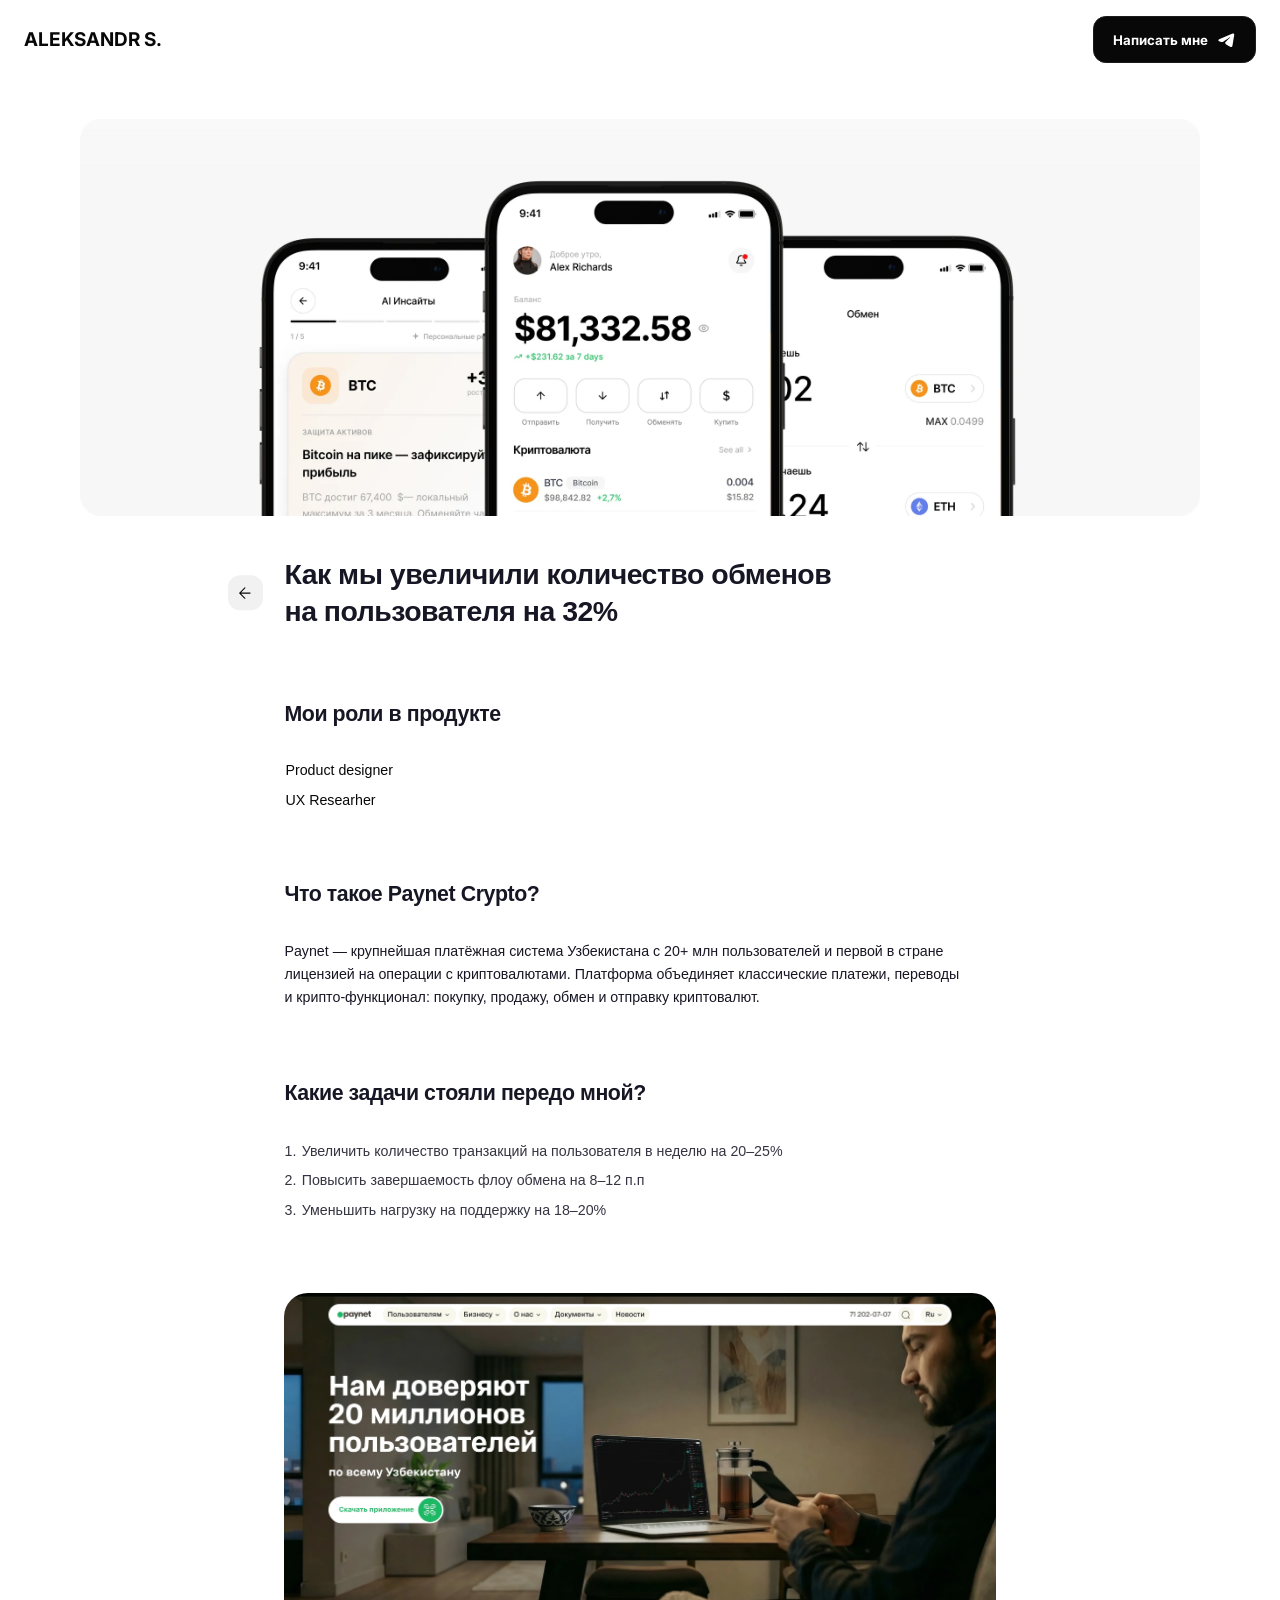
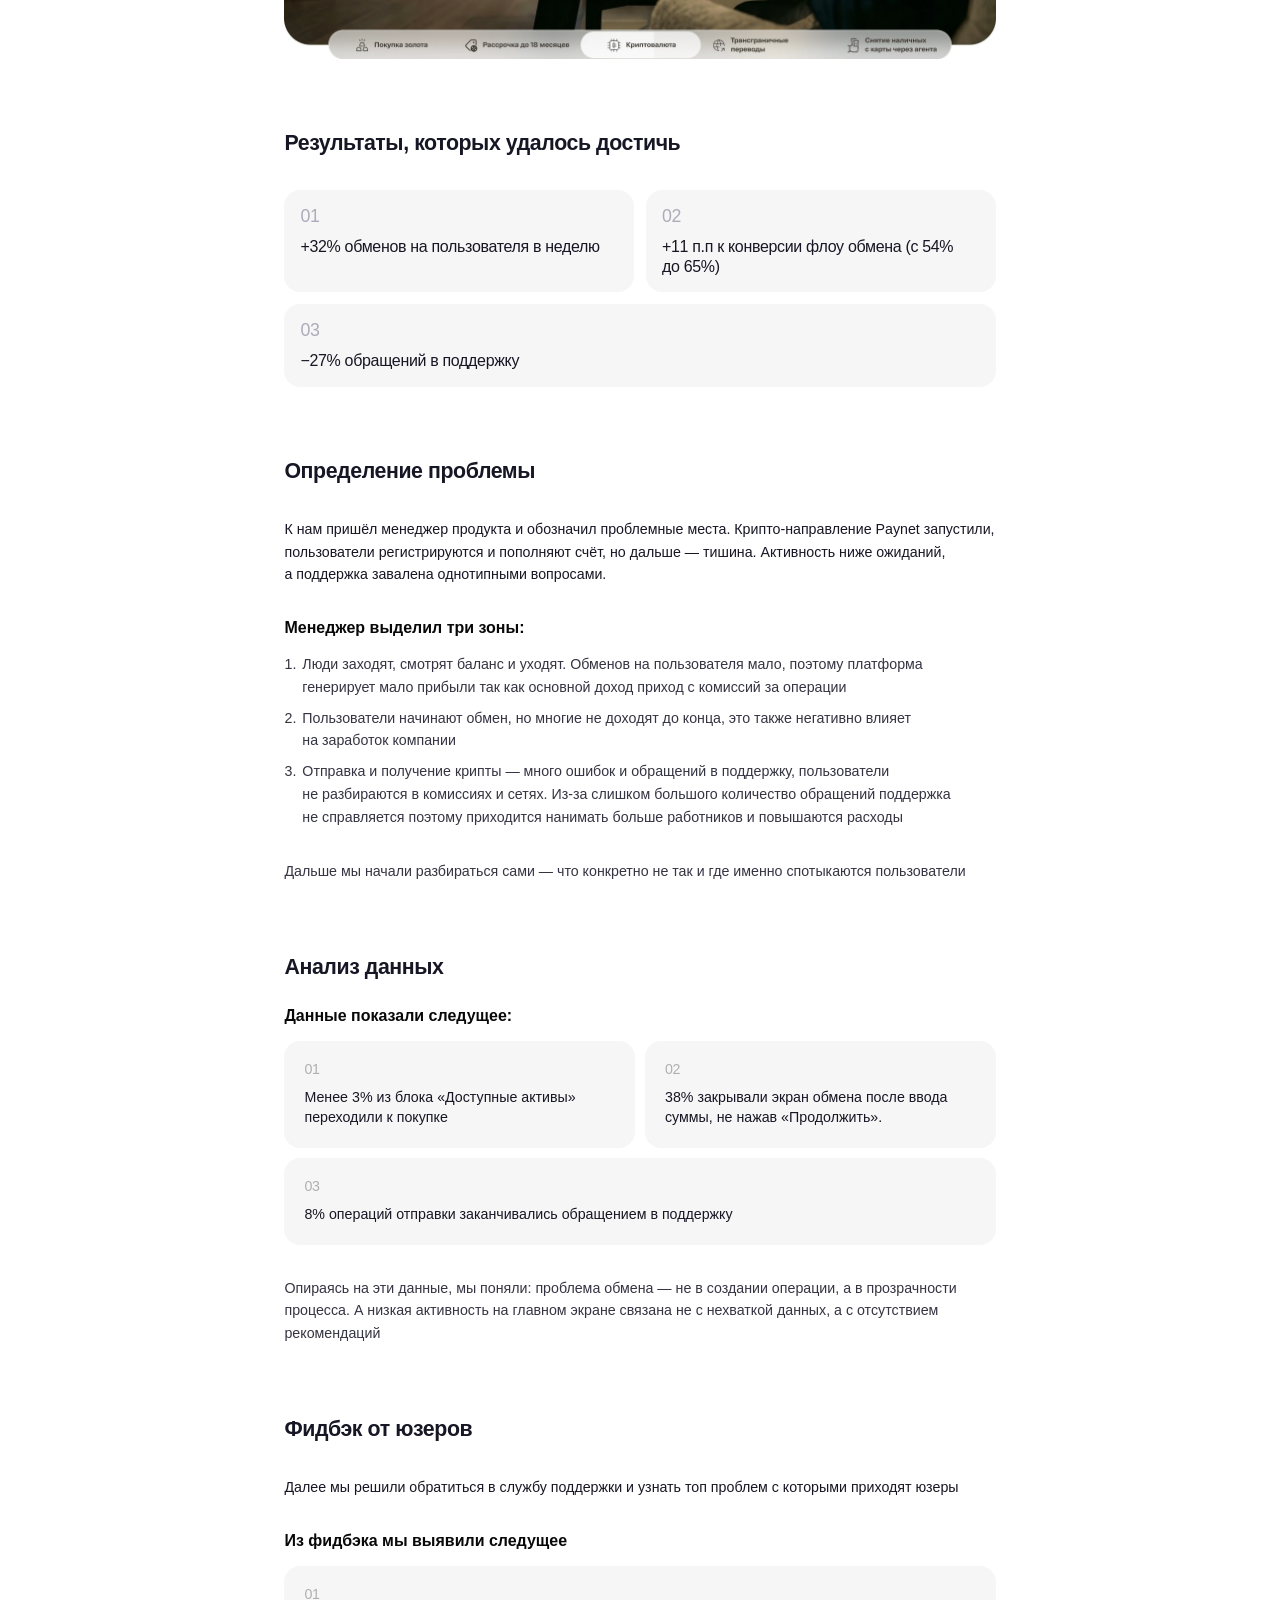
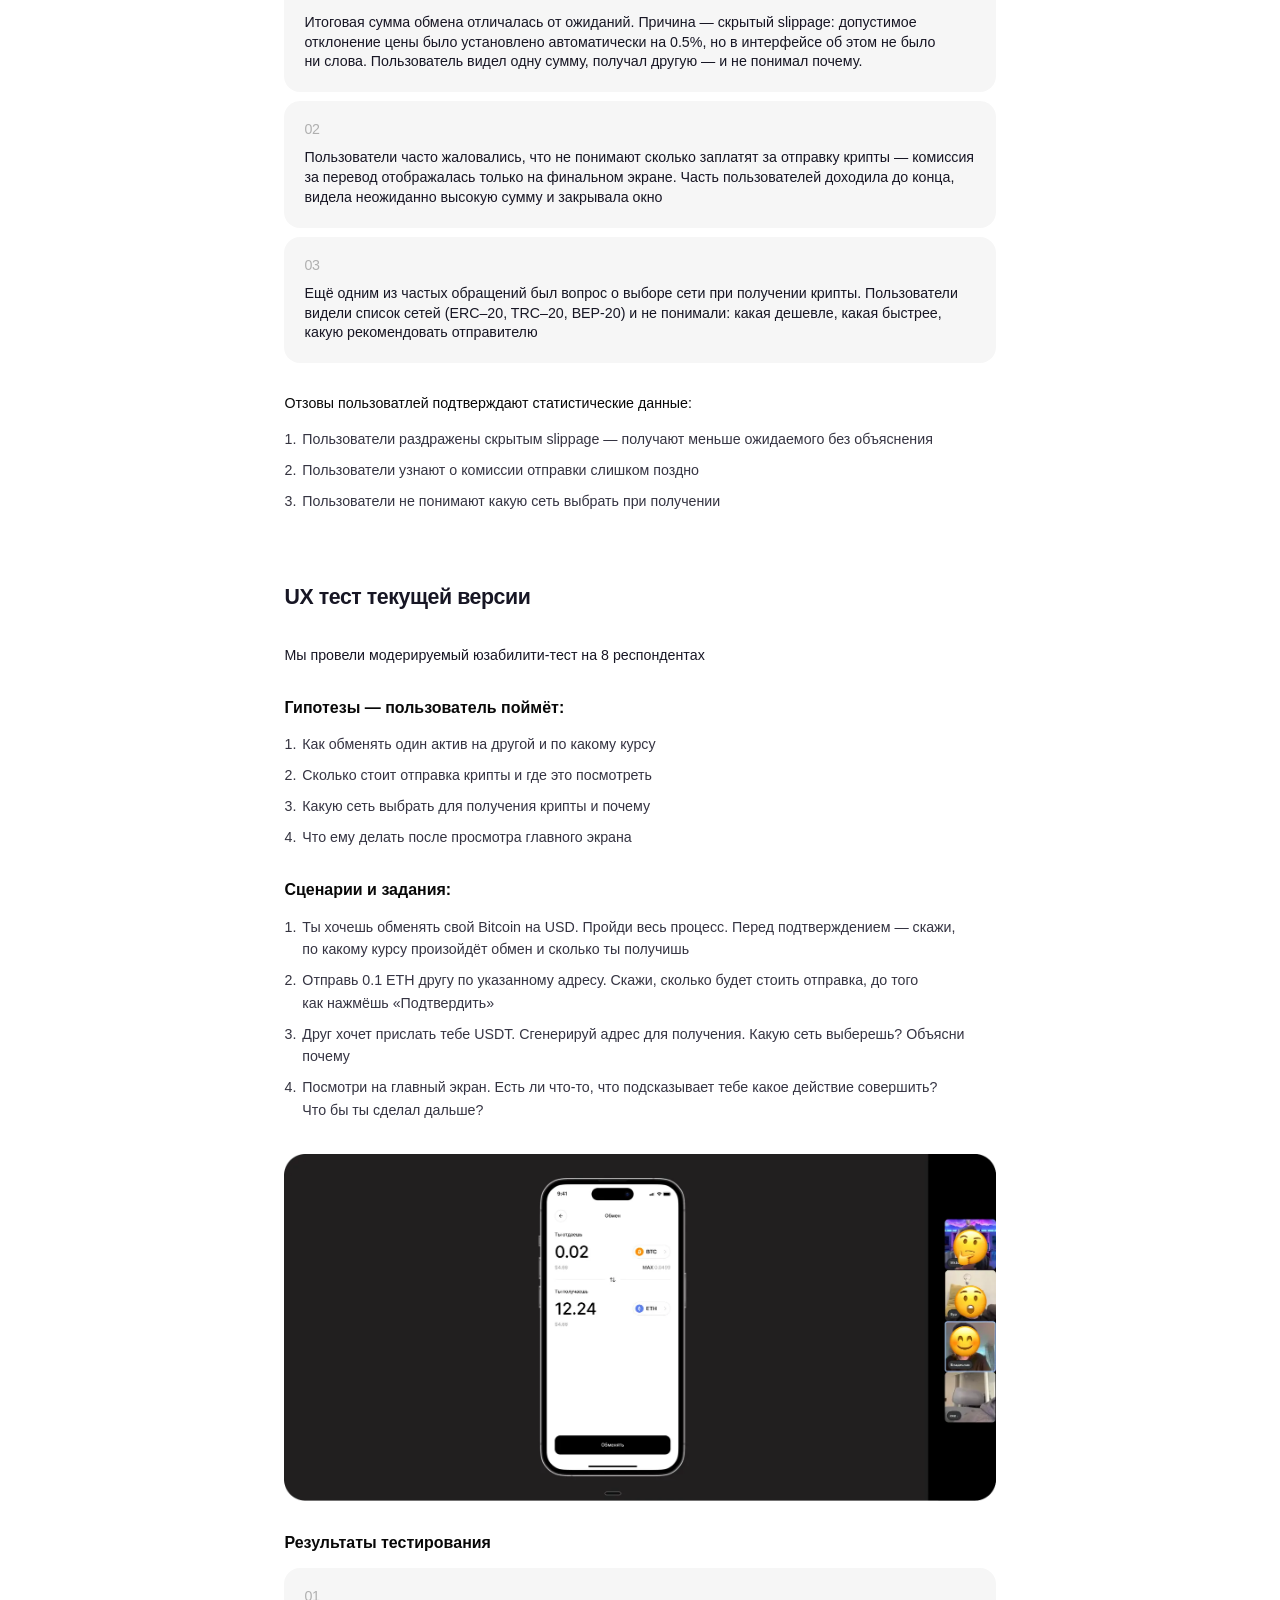
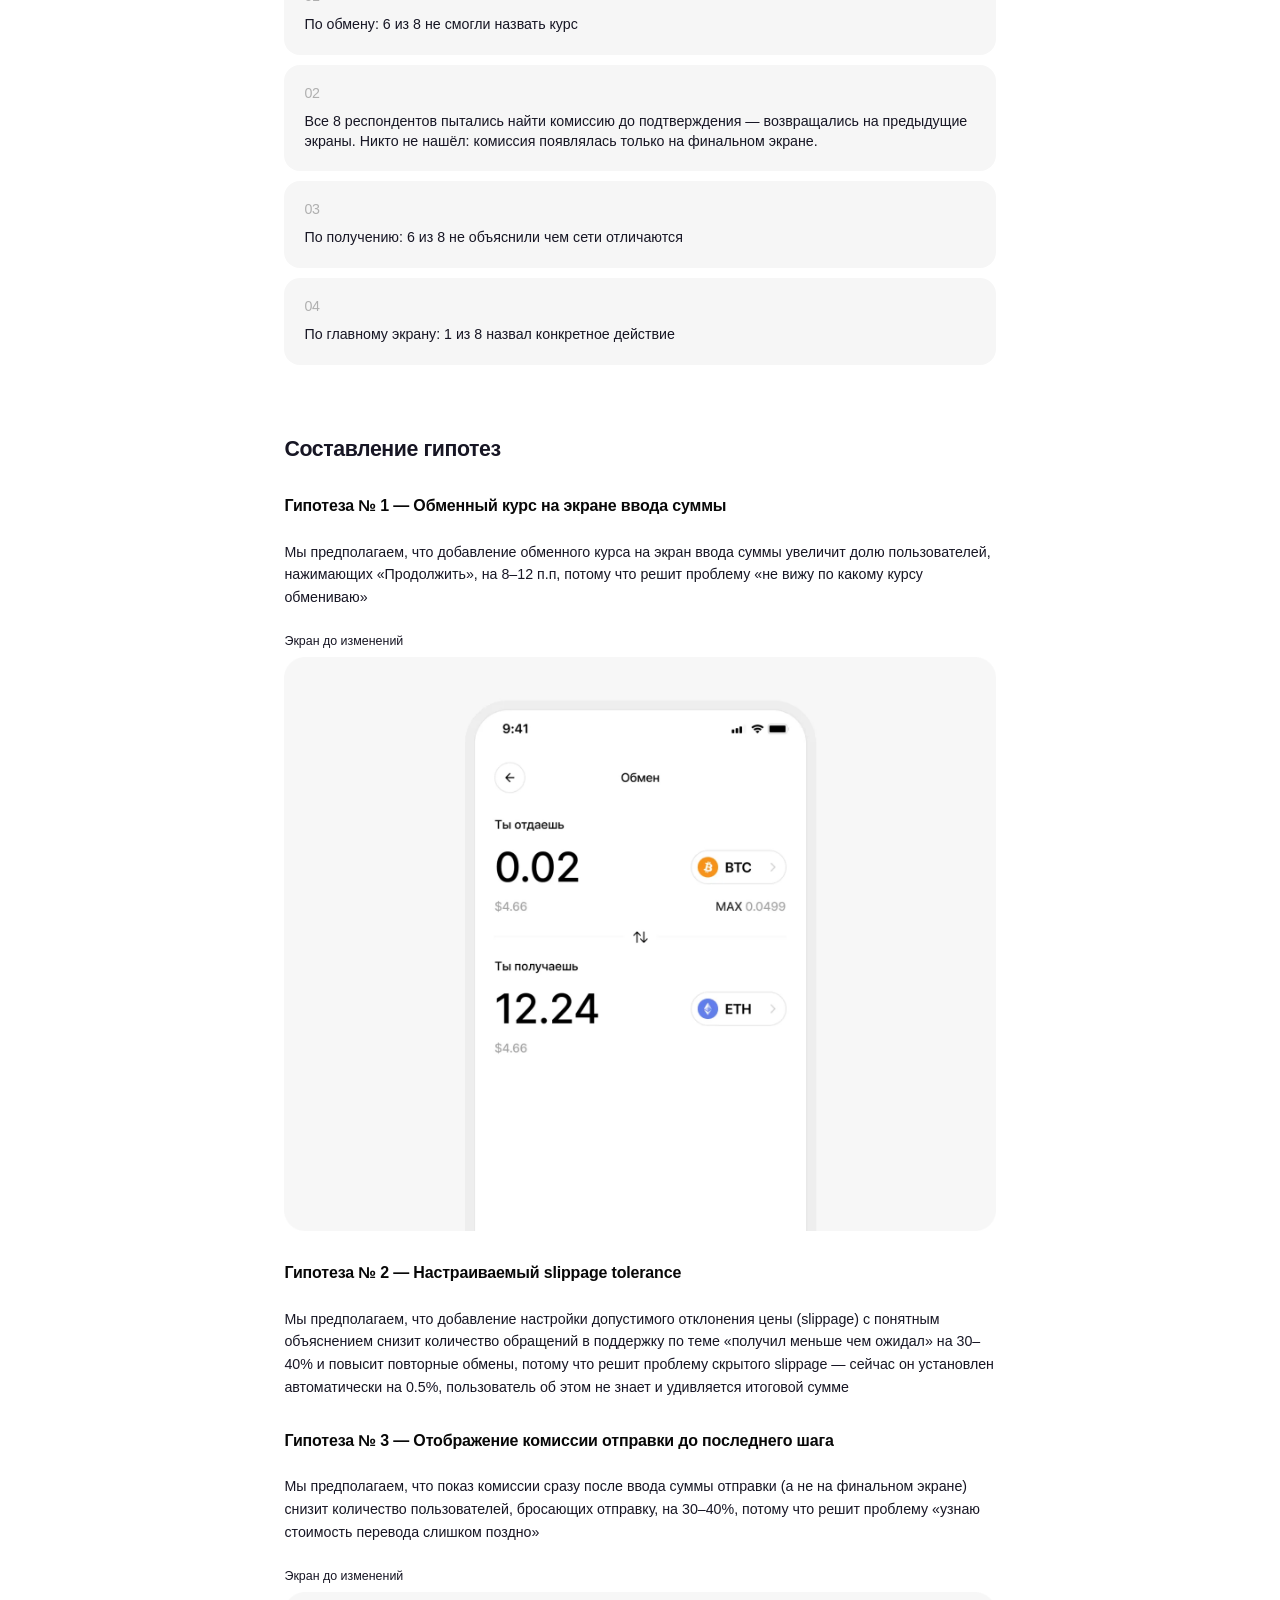
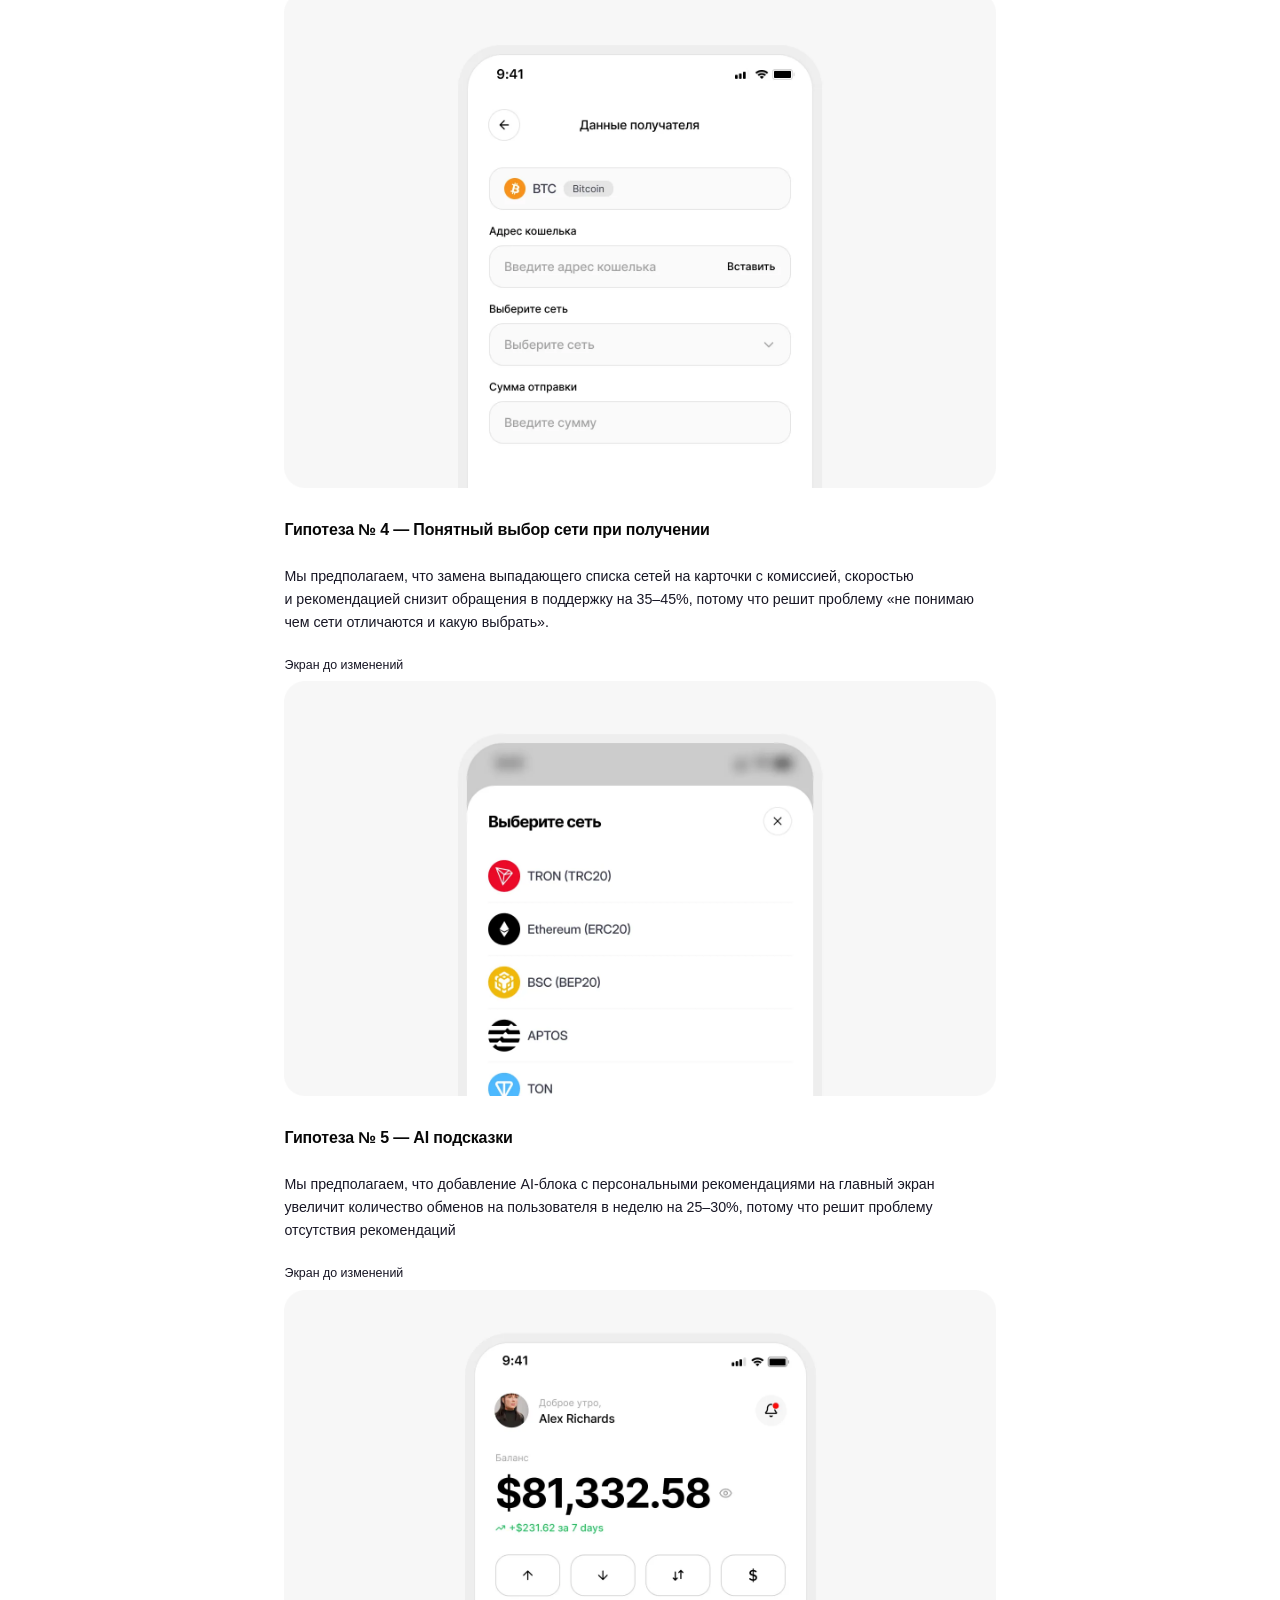
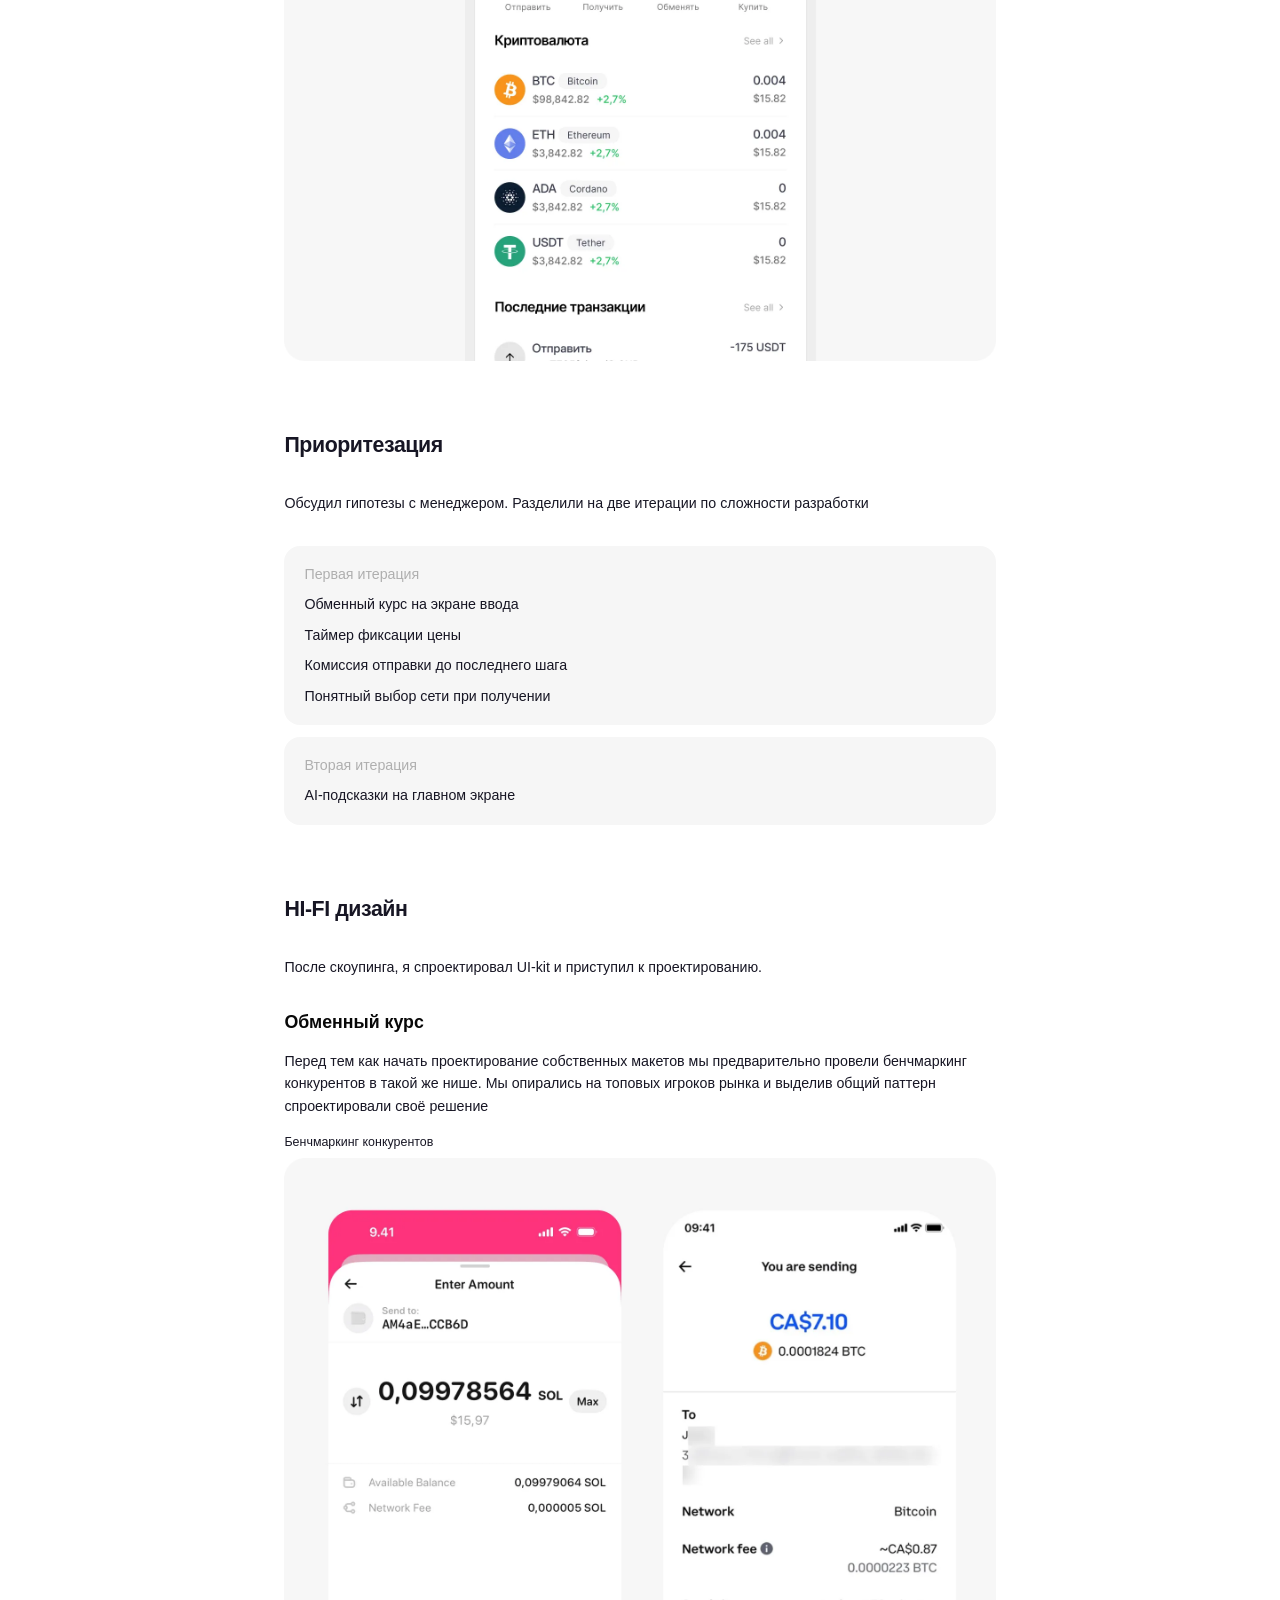
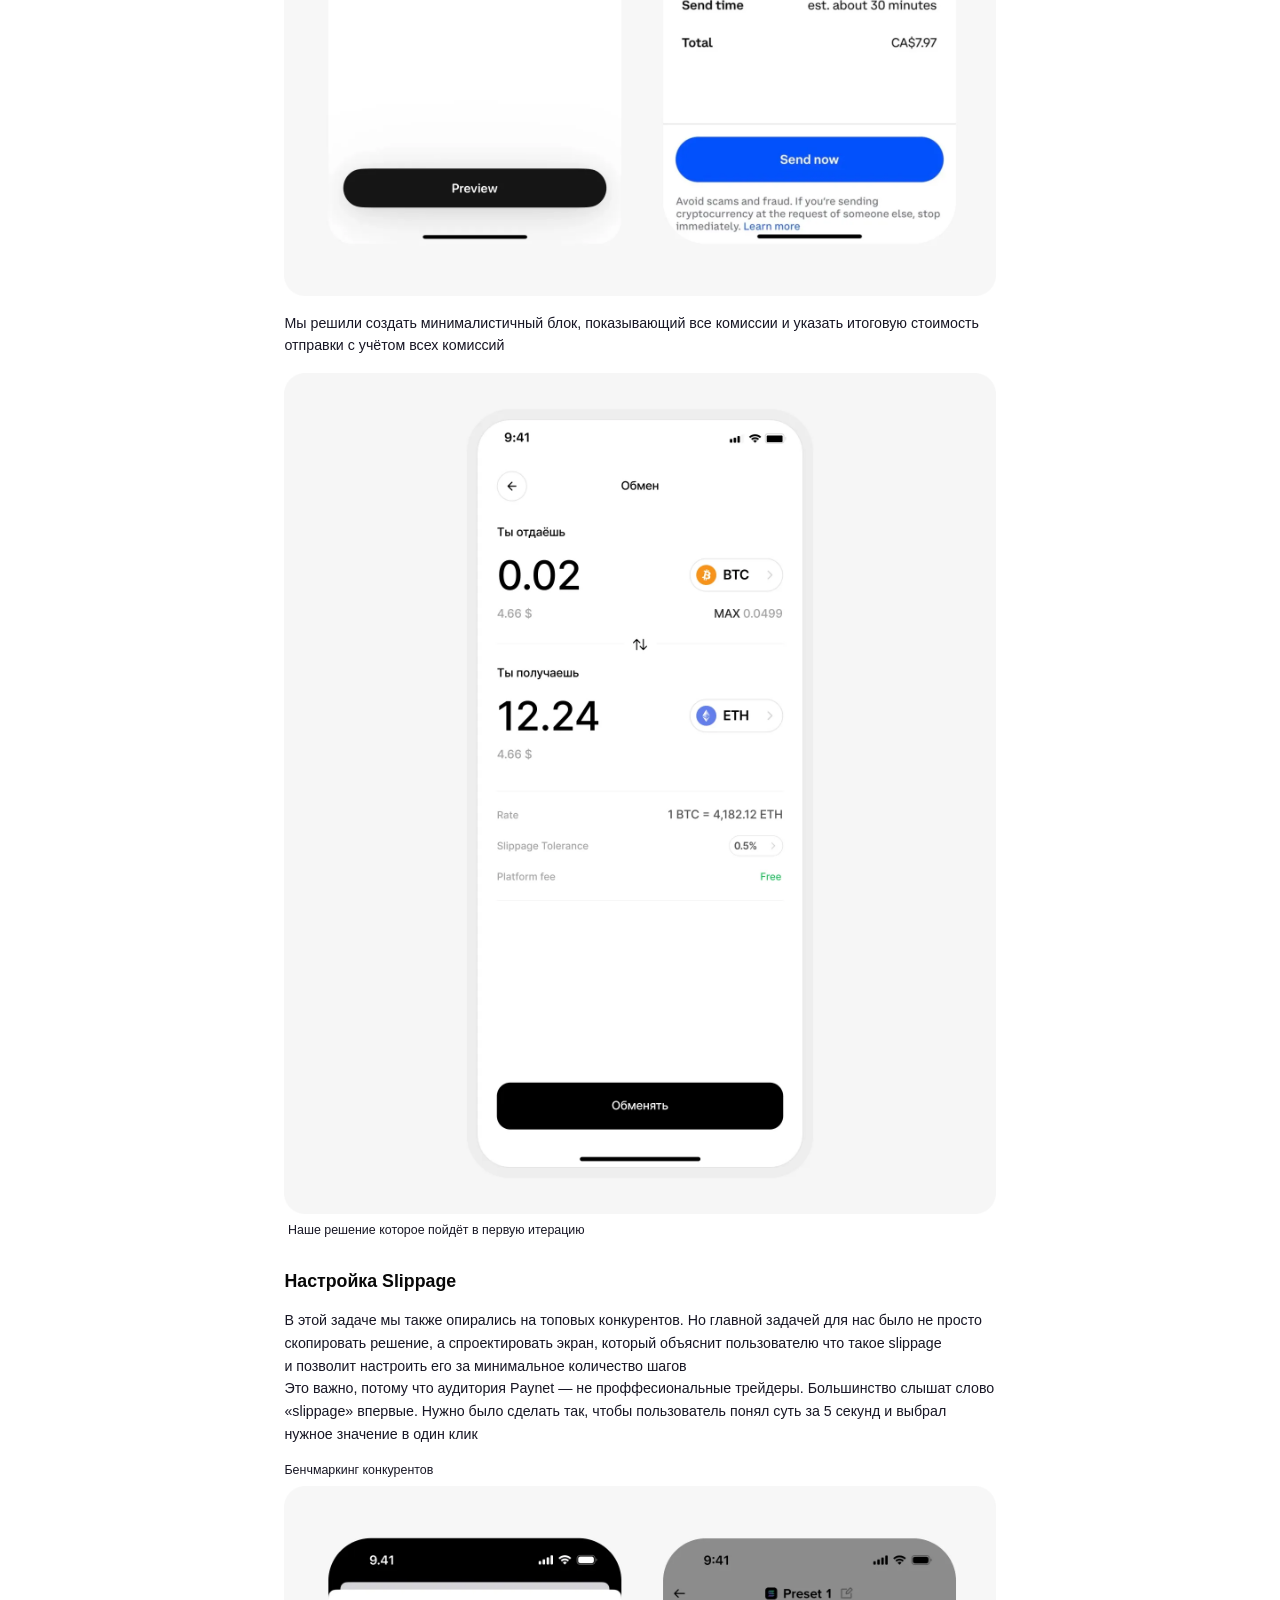
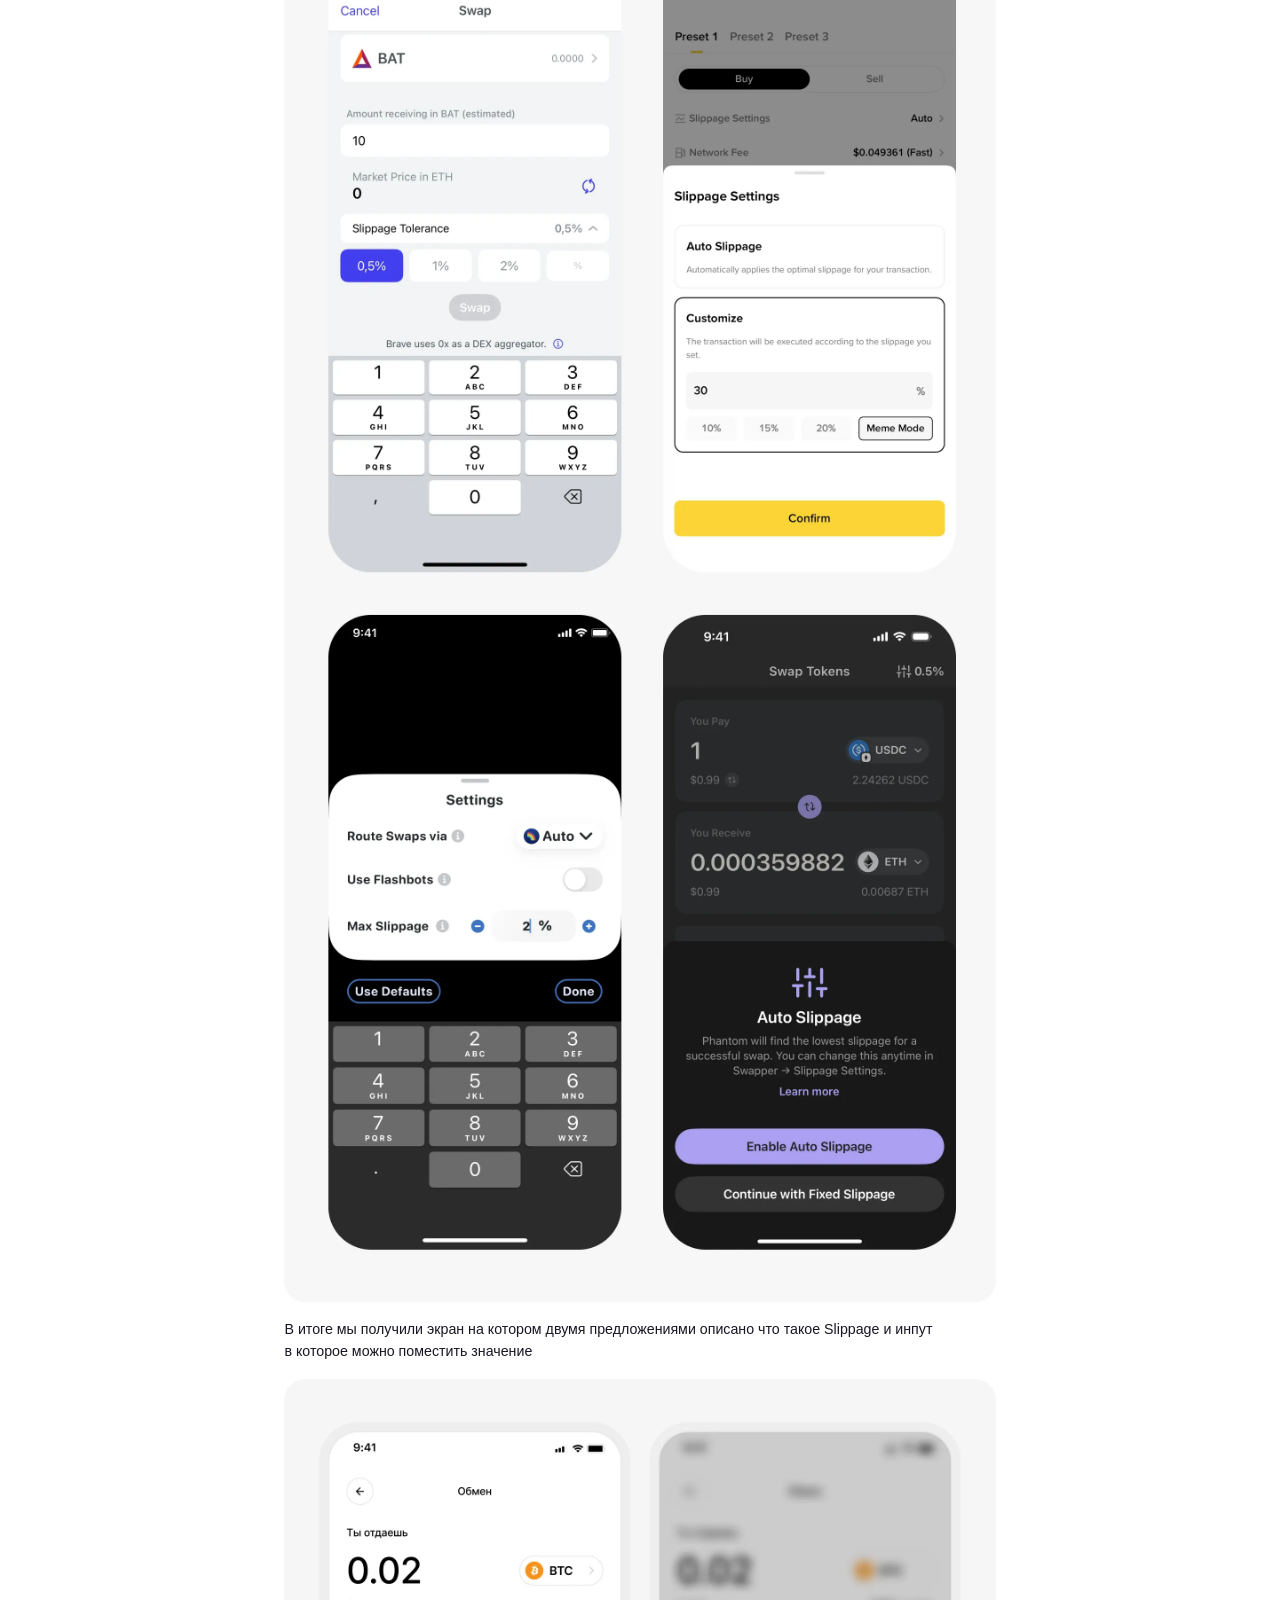
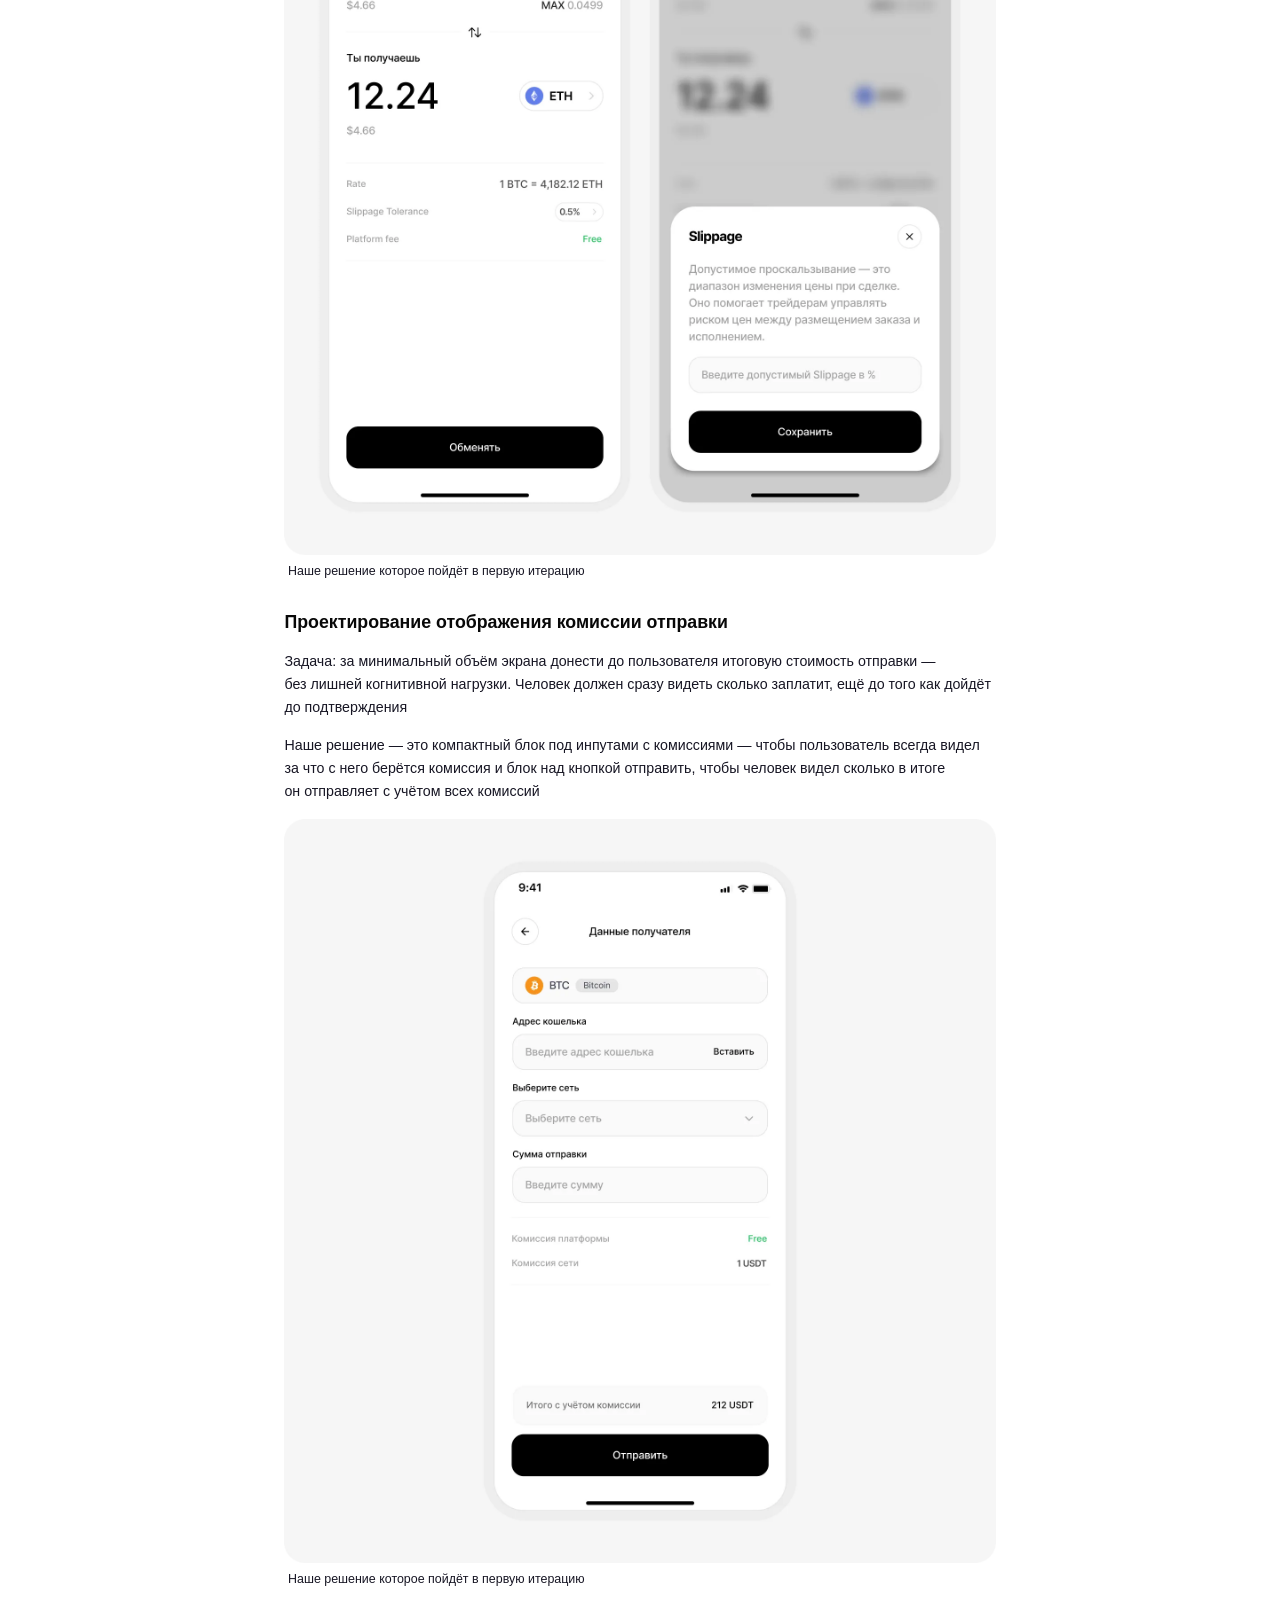
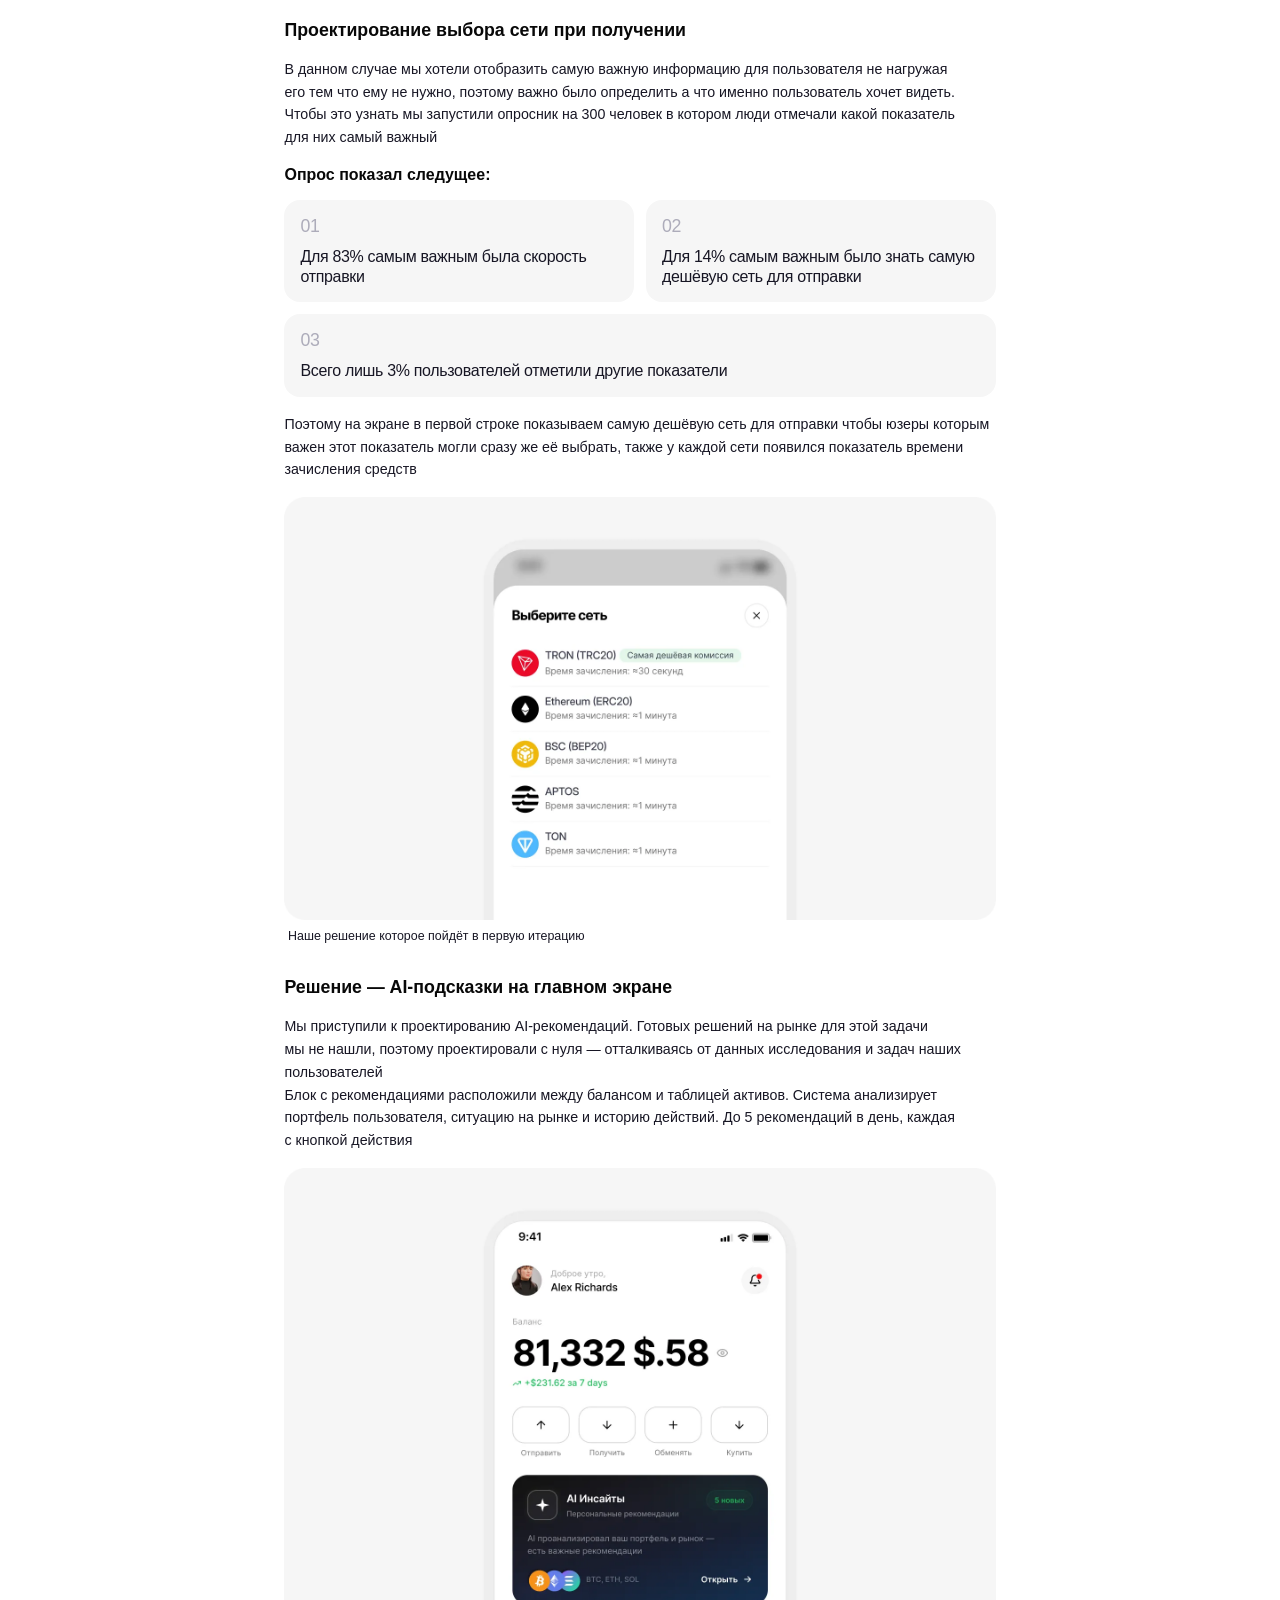
==== commit 9589d806: "feat(footer): ссылка Скачать CV на PDF в assets/docs Made-with: Cursor" ====
--- a/case-paynet.html
+++ b/case-paynet.html
@@ -520,7 +520,7 @@
               <span>Linkdin</span>
               <svg width="20" height="20" viewBox="0 0 24 24" fill="none" xmlns="http://www.w3.org/2000/svg" aria-hidden="true"><path d="M7.2 7.648h9.9m0 0v9.9m0-9.9L7.2 17.548" stroke="currentColor" stroke-width="1.68" stroke-linecap="round" stroke-linejoin="round"/></svg>
             </a>
-            <a href="#" class="footer__link" tabindex="0" aria-label="Скачать CV">
+            <a href="assets/docs/aleksandr-safronov-cv.pdf" class="footer__link" tabindex="0" aria-label="Открыть резюме PDF в новой вкладке" target="_blank" rel="noopener noreferrer">
               <span>Скачать CV</span>
               <svg width="20" height="20" viewBox="0 0 24 24" fill="none" xmlns="http://www.w3.org/2000/svg" aria-hidden="true"><path d="M7.2 7.648h9.9m0 0v9.9m0-9.9L7.2 17.548" stroke="currentColor" stroke-width="1.68" stroke-linecap="round" stroke-linejoin="round"/></svg>
             </a>
--- a/css/style.css
+++ b/css/style.css
@@ -427,6 +427,180 @@
 }
 
 /* ===========================
+   Concepts (Мои концепты)
+   =========================== */
+
+.concepts {
+  padding: 4.5rem 1.5rem;
+}
+
+@media (min-width: 769px) {
+  .concepts {
+    padding: 5rem;
+  }
+}
+
+.concepts__inner {
+  display: flex;
+  flex-direction: column;
+  gap: 2rem;
+}
+
+.concepts__header {
+  margin: 0;
+}
+
+.concepts__title {
+  font-family: var(--font-secondary);
+  font-weight: 700;
+  font-size: 1.5rem;
+  line-height: 1;
+  letter-spacing: -0.04em;
+  color: var(--color-text);
+  margin: 0;
+}
+
+@media (min-width: 769px) {
+  .concepts__title {
+    font-size: 3rem;
+  }
+}
+
+.concepts__desktop {
+  display: none;
+}
+
+.concepts__mobile {
+  display: block;
+}
+
+@media (min-width: 769px) {
+  .concepts__desktop {
+    display: block;
+  }
+
+  .concepts__mobile {
+    display: none;
+  }
+}
+
+.concepts__stagger-desktop {
+  display: grid;
+  grid-template-columns: 1fr 1fr;
+  gap: 1rem;
+  width: 100%;
+}
+
+.concepts__figure {
+  margin: 0;
+  border-radius: 1.25rem;
+  overflow: hidden;
+  -webkit-mask-image: linear-gradient(#fff, #fff);
+  mask-image: linear-gradient(#fff, #fff);
+}
+
+.concepts__figure--half {
+  min-width: 0;
+  aspect-ratio: 552 / 413;
+}
+
+.concepts__figure--wide {
+  grid-column: 1 / -1;
+  width: 100%;
+  aspect-ratio: 1120 / 413;
+}
+
+.concepts__figure img {
+  display: block;
+  width: 100%;
+  height: 100%;
+  object-fit: cover;
+  cursor: zoom-in;
+}
+
+/* Lightbox (общий с кейсами — затемнение + увеличение по клику) */
+.lightbox {
+  position: fixed;
+  inset: 0;
+  z-index: 1000;
+  display: flex;
+  align-items: center;
+  justify-content: center;
+  background-color: rgba(0, 0, 0, 0.85);
+  opacity: 0;
+  visibility: hidden;
+  transition: opacity 0.3s ease, visibility 0.3s ease;
+  padding: 1.5rem;
+}
+
+.lightbox--open {
+  opacity: 1;
+  visibility: visible;
+}
+
+.lightbox__img {
+  max-width: 90vw;
+  max-height: 90vh;
+  width: auto;
+  height: auto;
+  object-fit: contain;
+  border-radius: 8px;
+  transform: scale(0.92);
+  transition: transform 0.3s ease;
+}
+
+.lightbox--open .lightbox__img {
+  transform: scale(1);
+}
+
+.lightbox__close {
+  position: absolute;
+  top: 1rem;
+  right: 1rem;
+  width: 2.5rem;
+  height: 2.5rem;
+  display: flex;
+  align-items: center;
+  justify-content: center;
+  background: rgba(255, 255, 255, 0.15);
+  border: none;
+  border-radius: 50%;
+  color: #fff;
+  font-size: 1.5rem;
+  cursor: pointer;
+  transition: background 0.2s ease;
+  line-height: 1;
+}
+
+.lightbox__close:hover,
+.lightbox__close:focus-visible {
+  background: rgba(255, 255, 255, 0.3);
+}
+
+.lightbox__close:focus-visible {
+  outline: 2px solid #fff;
+  outline-offset: 2px;
+}
+
+@media (prefers-reduced-motion: reduce) {
+  .lightbox,
+  .lightbox__img {
+    transition: none;
+  }
+}
+
+.concepts__stagger-mobile {
+  display: flex;
+  flex-direction: column;
+  gap: 1rem;
+}
+
+.concepts__mobile .concepts__figure {
+  aspect-ratio: 345 / 258;
+  width: 100%;
+}
+
+/* ===========================
    Timeline
    =========================== */
 
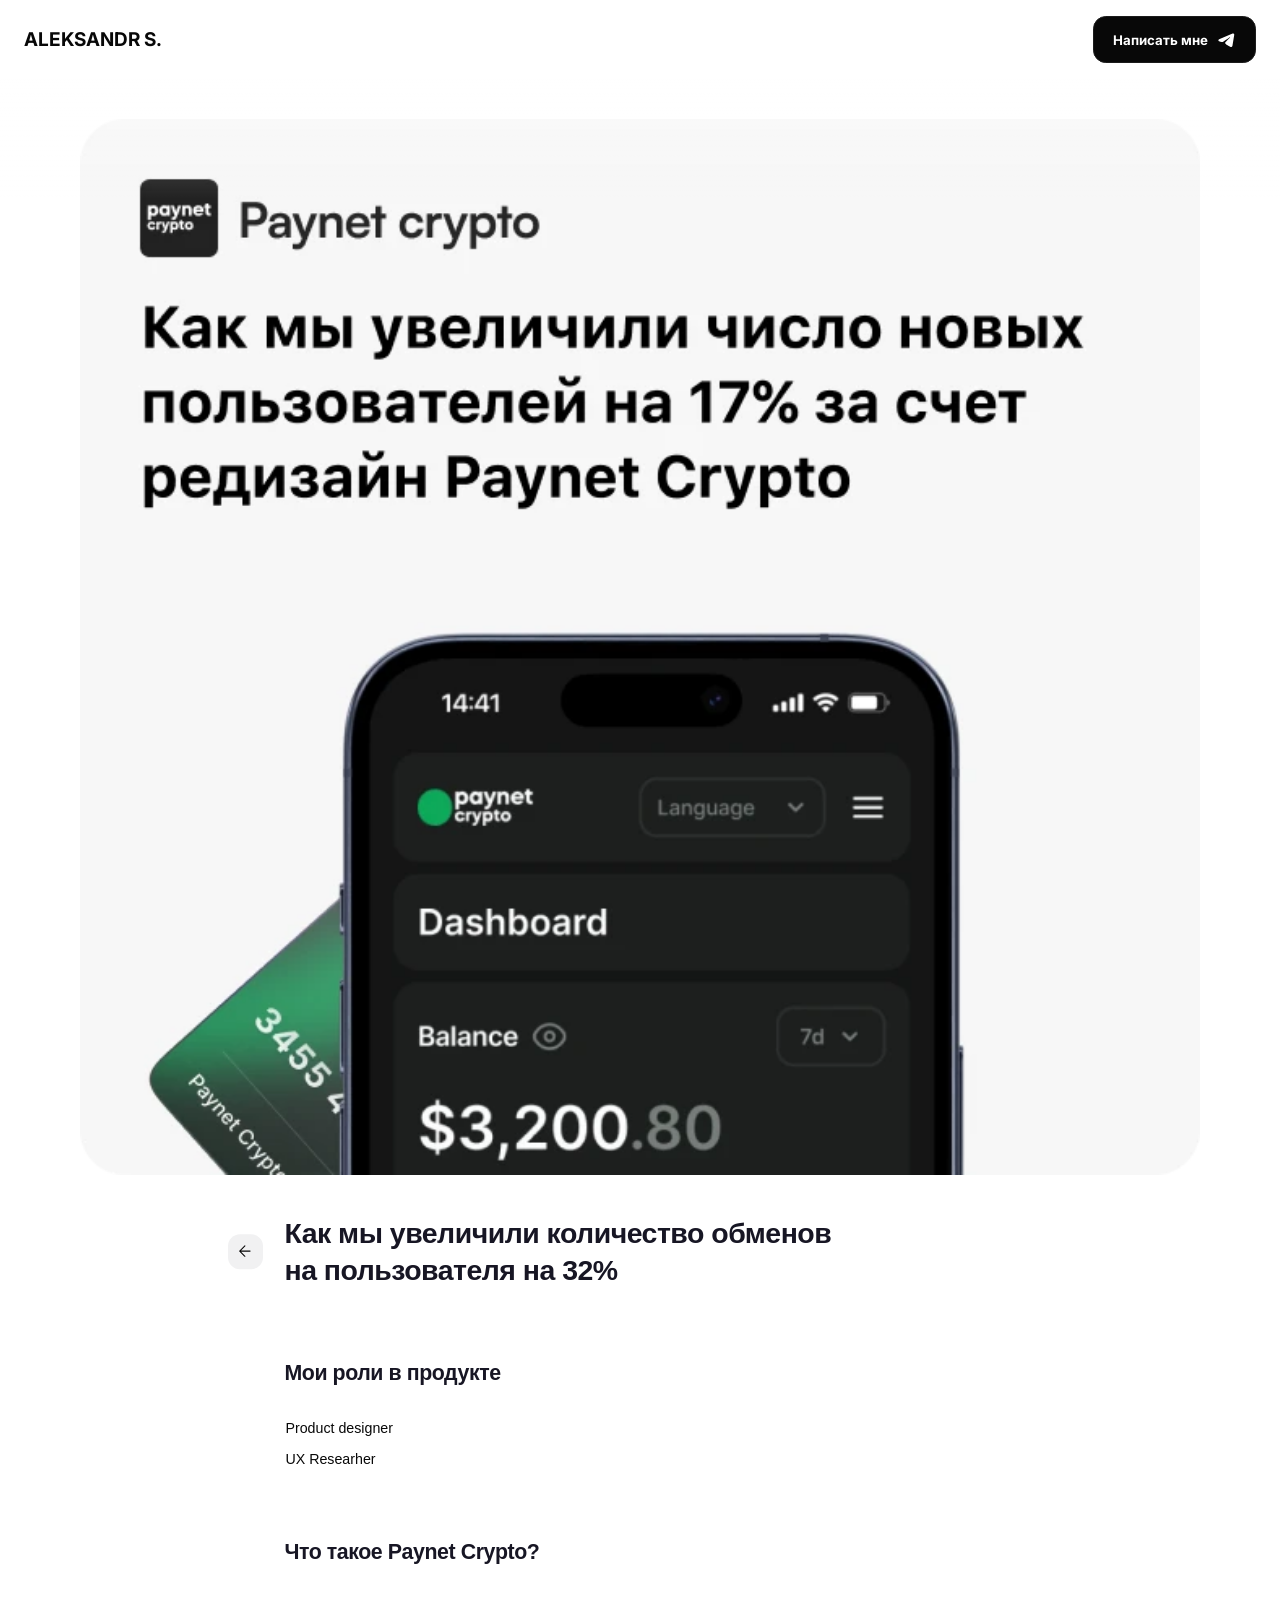
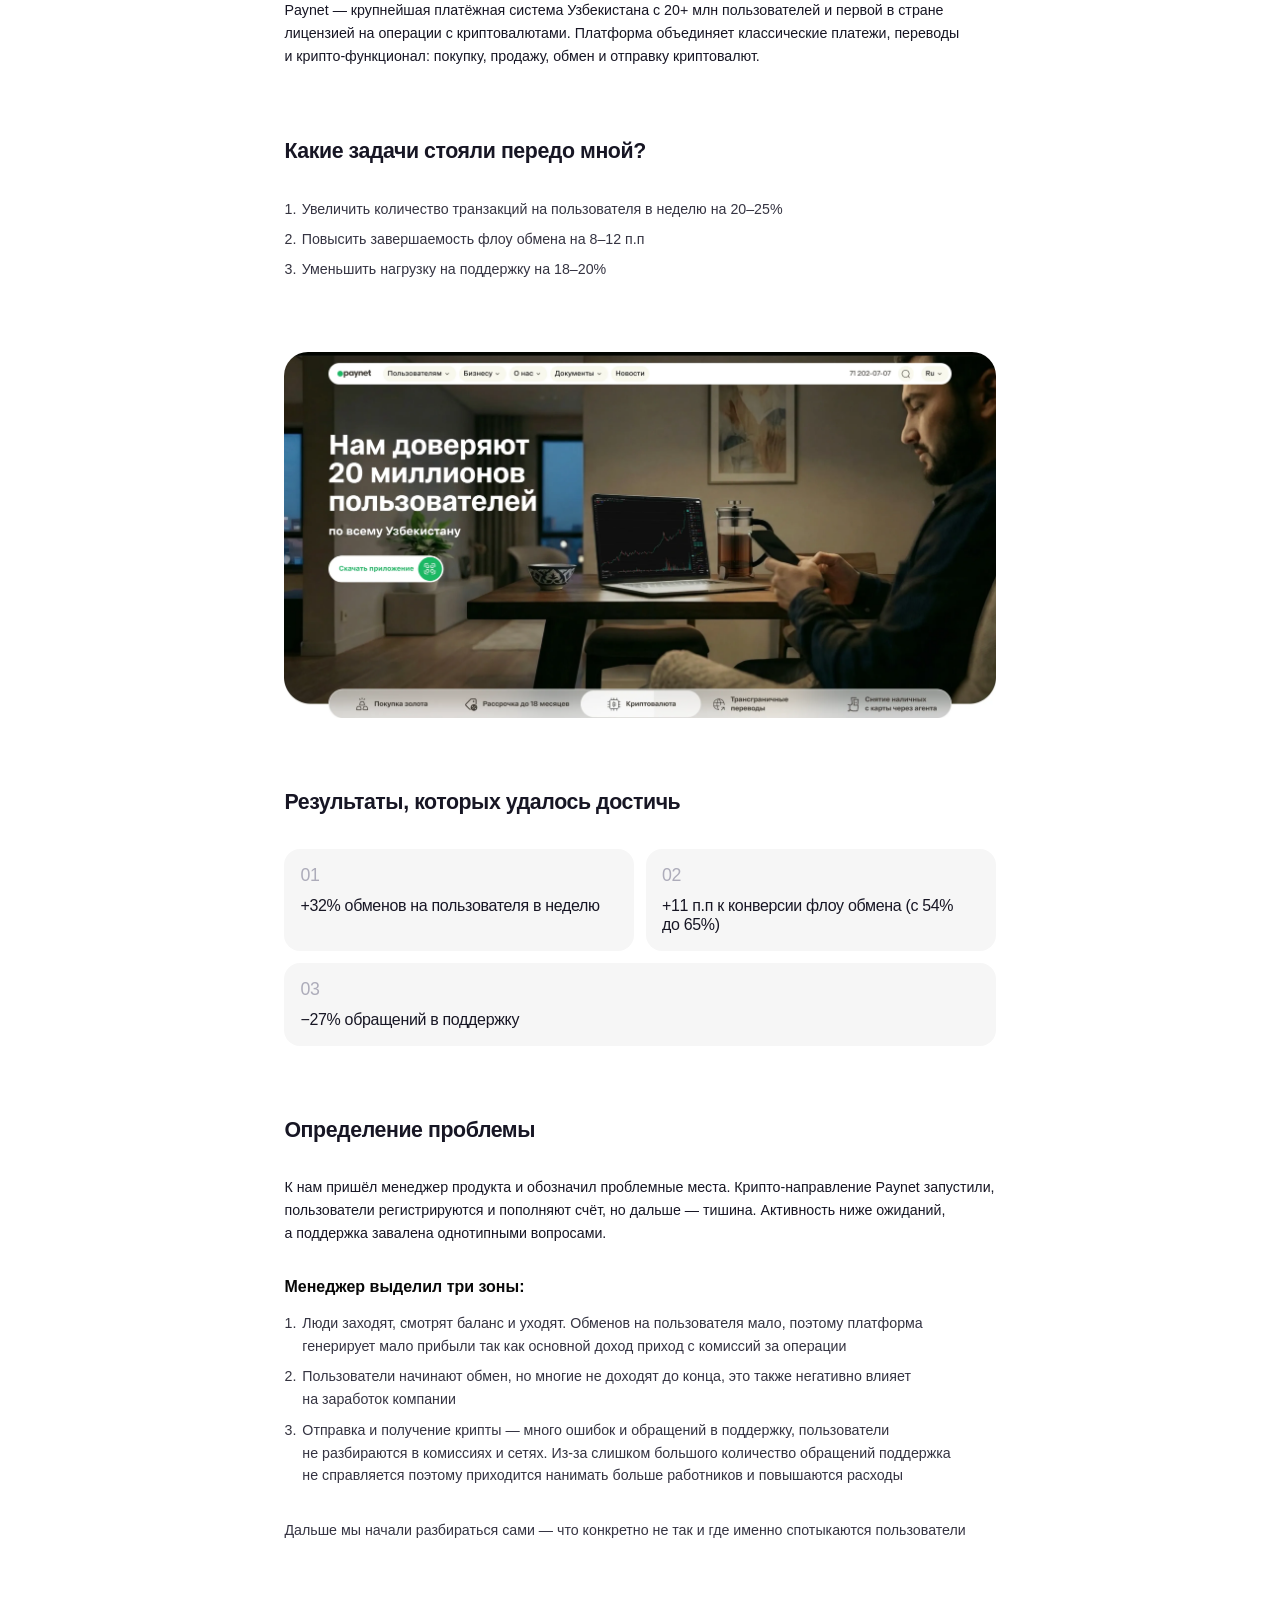
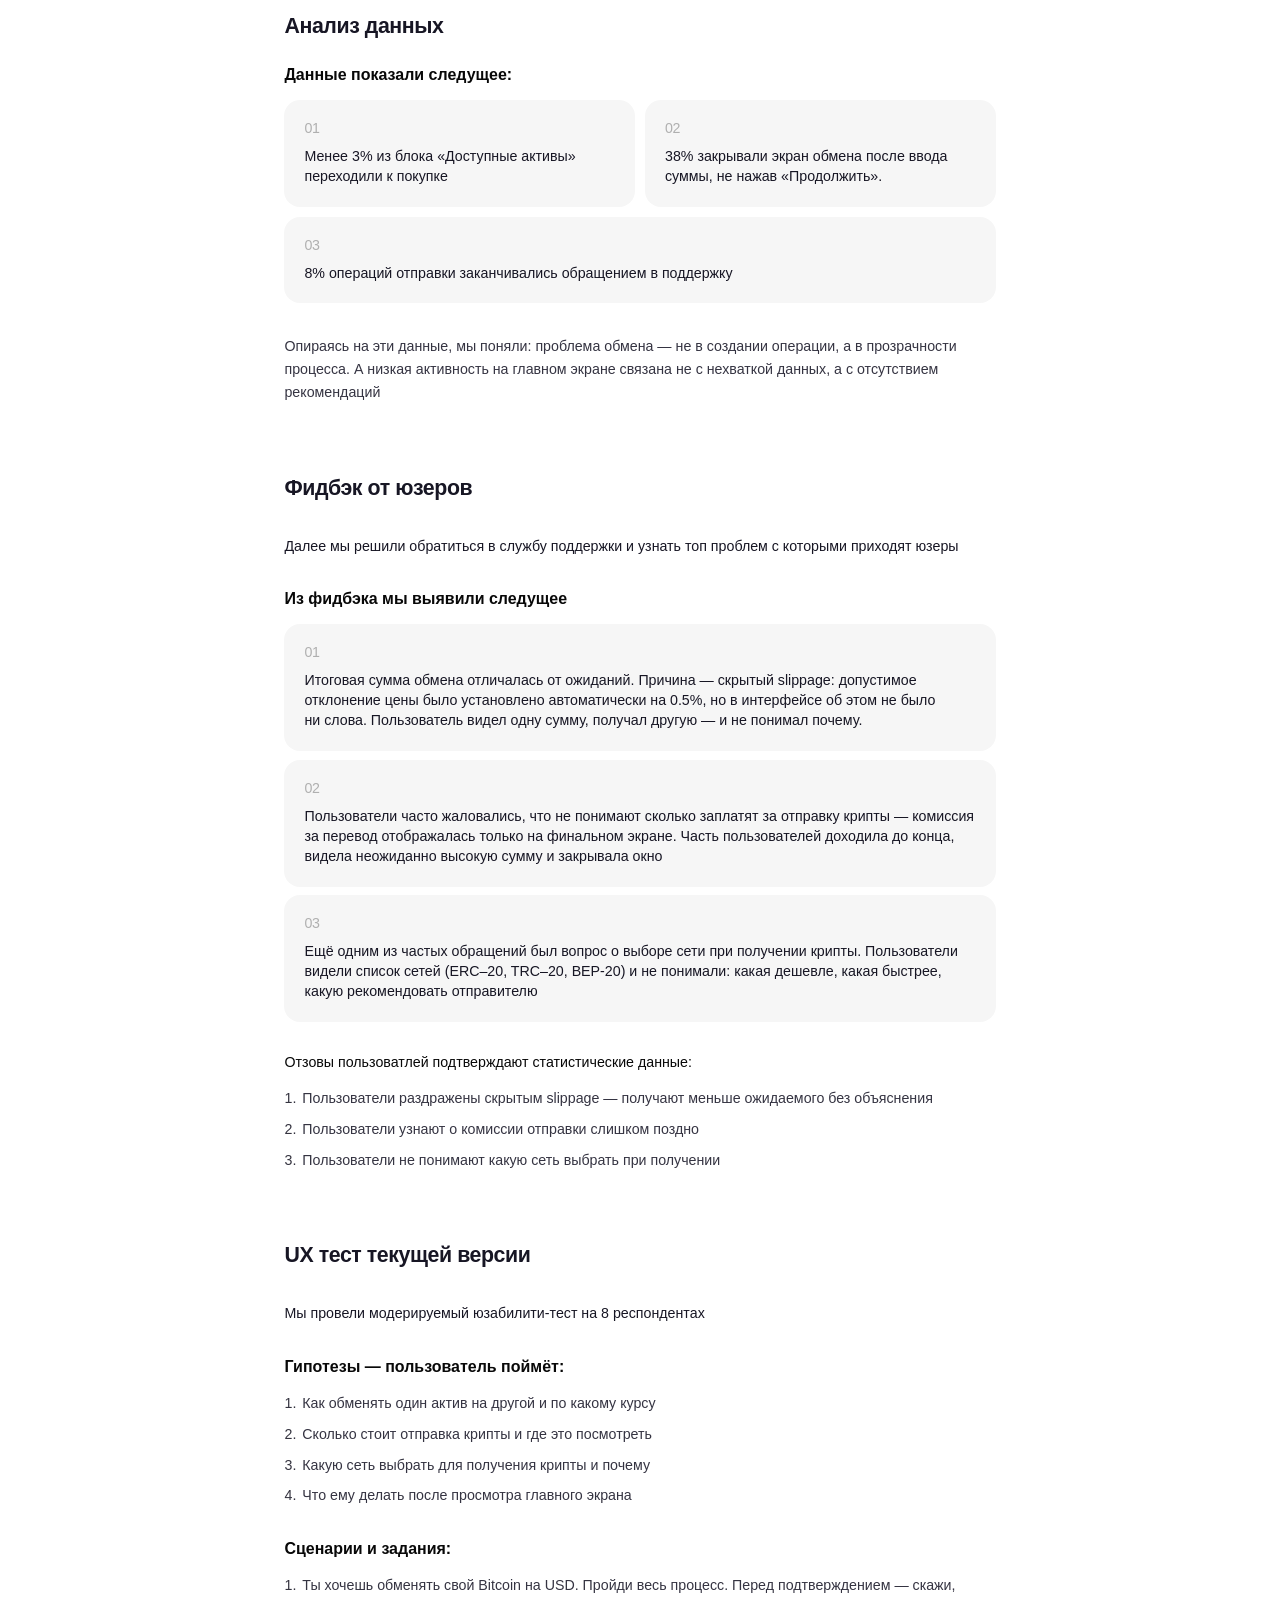
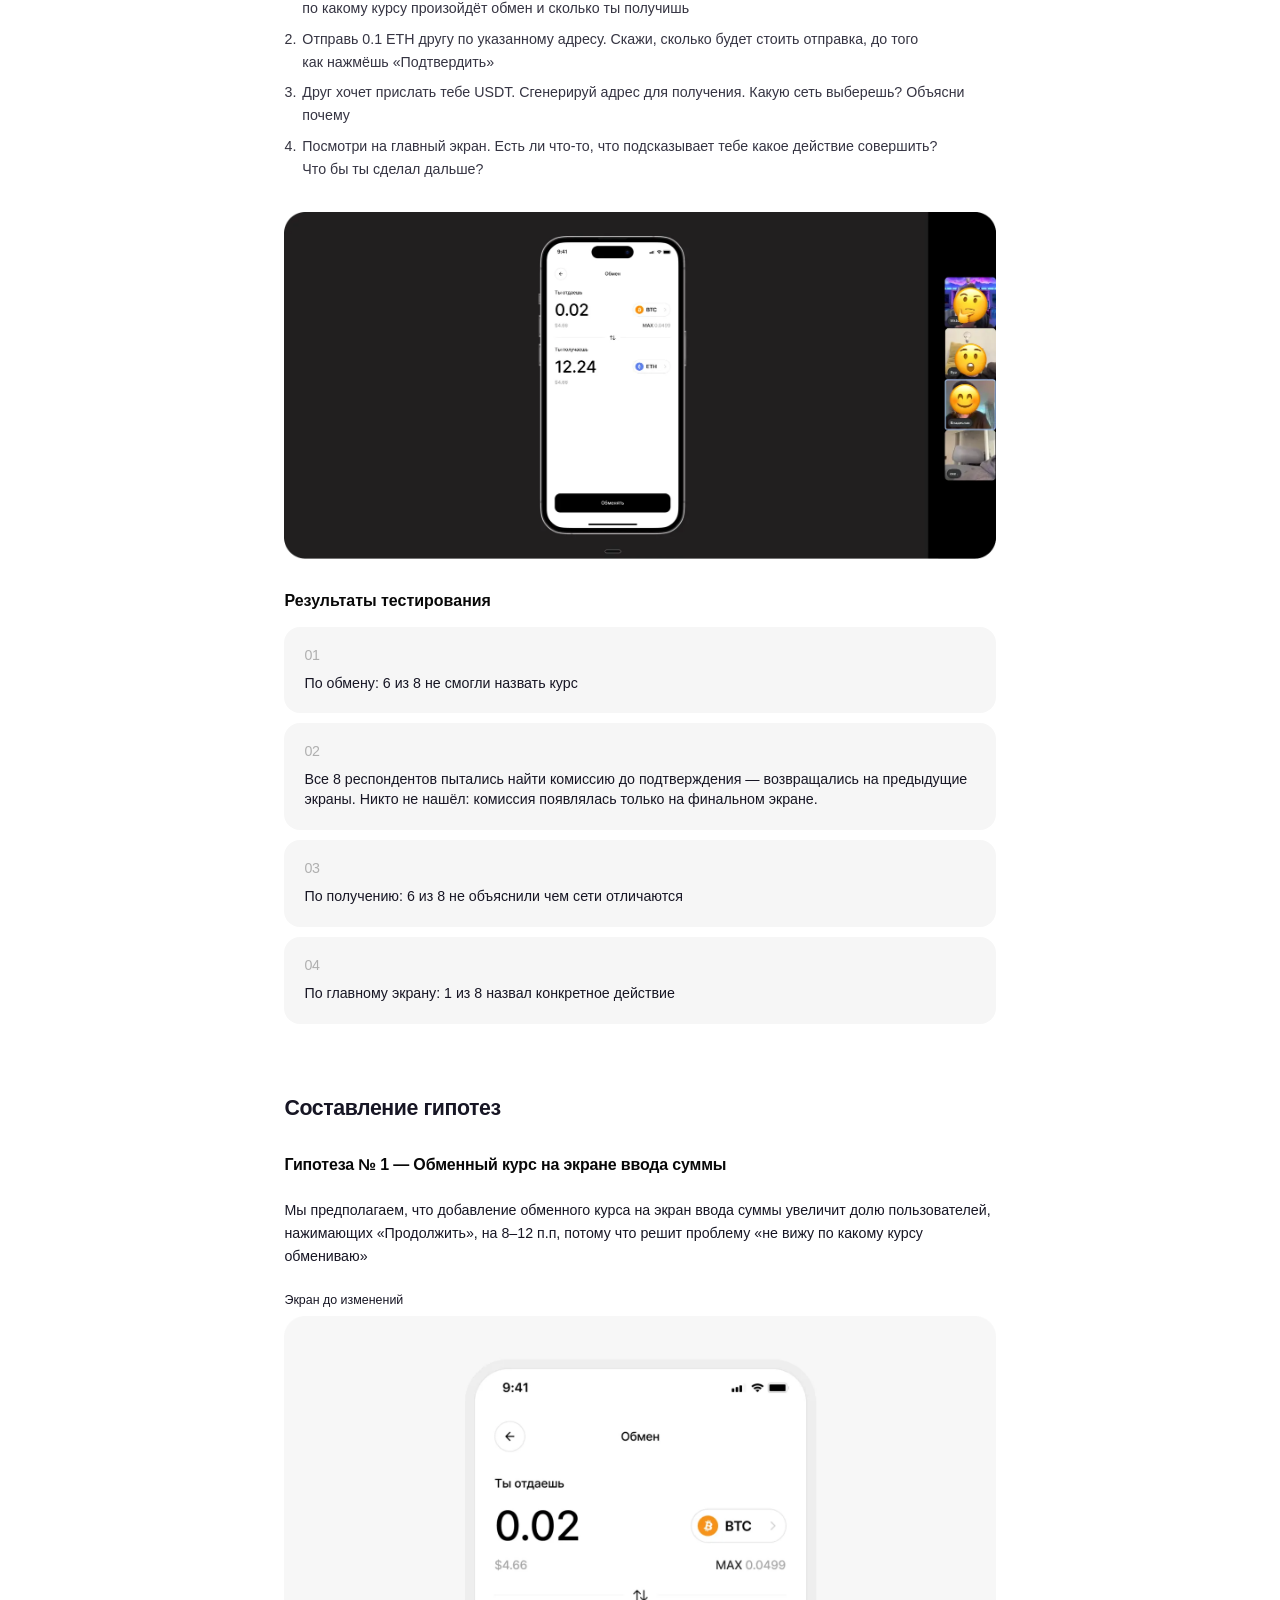
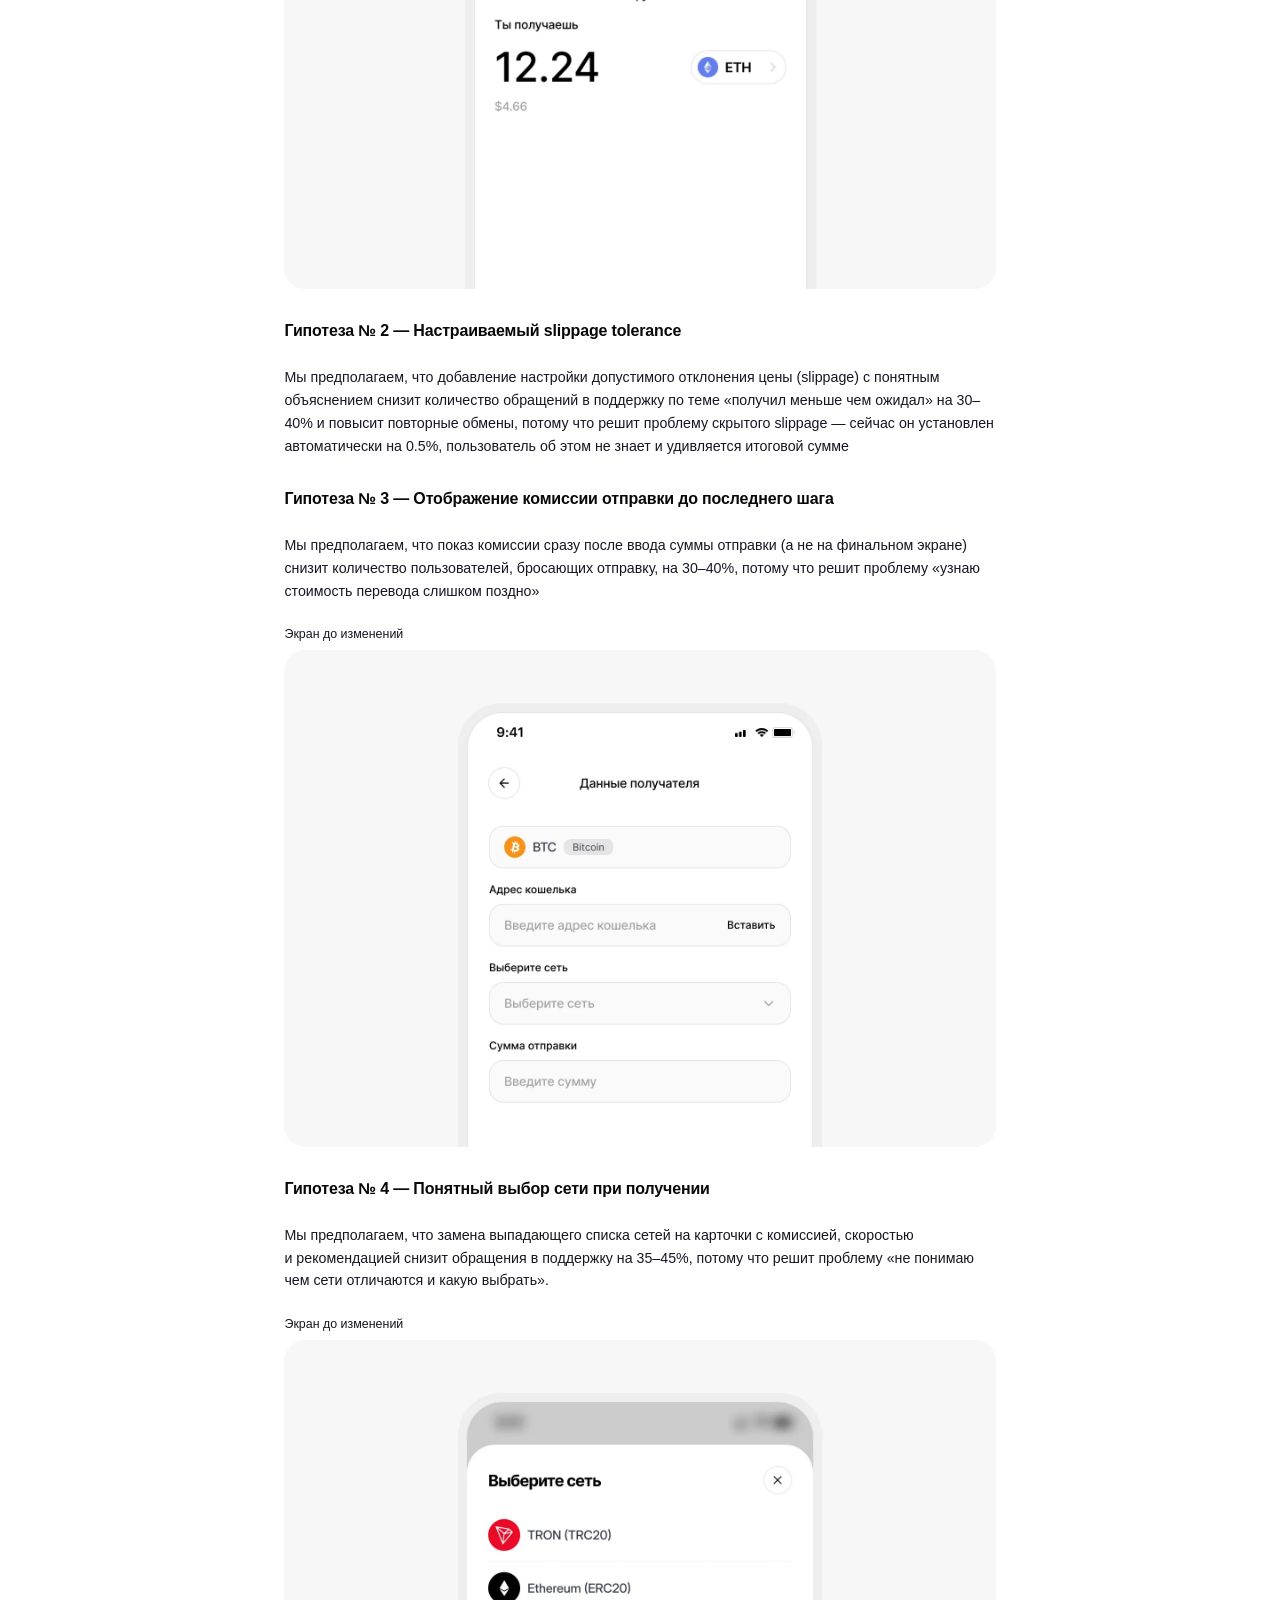
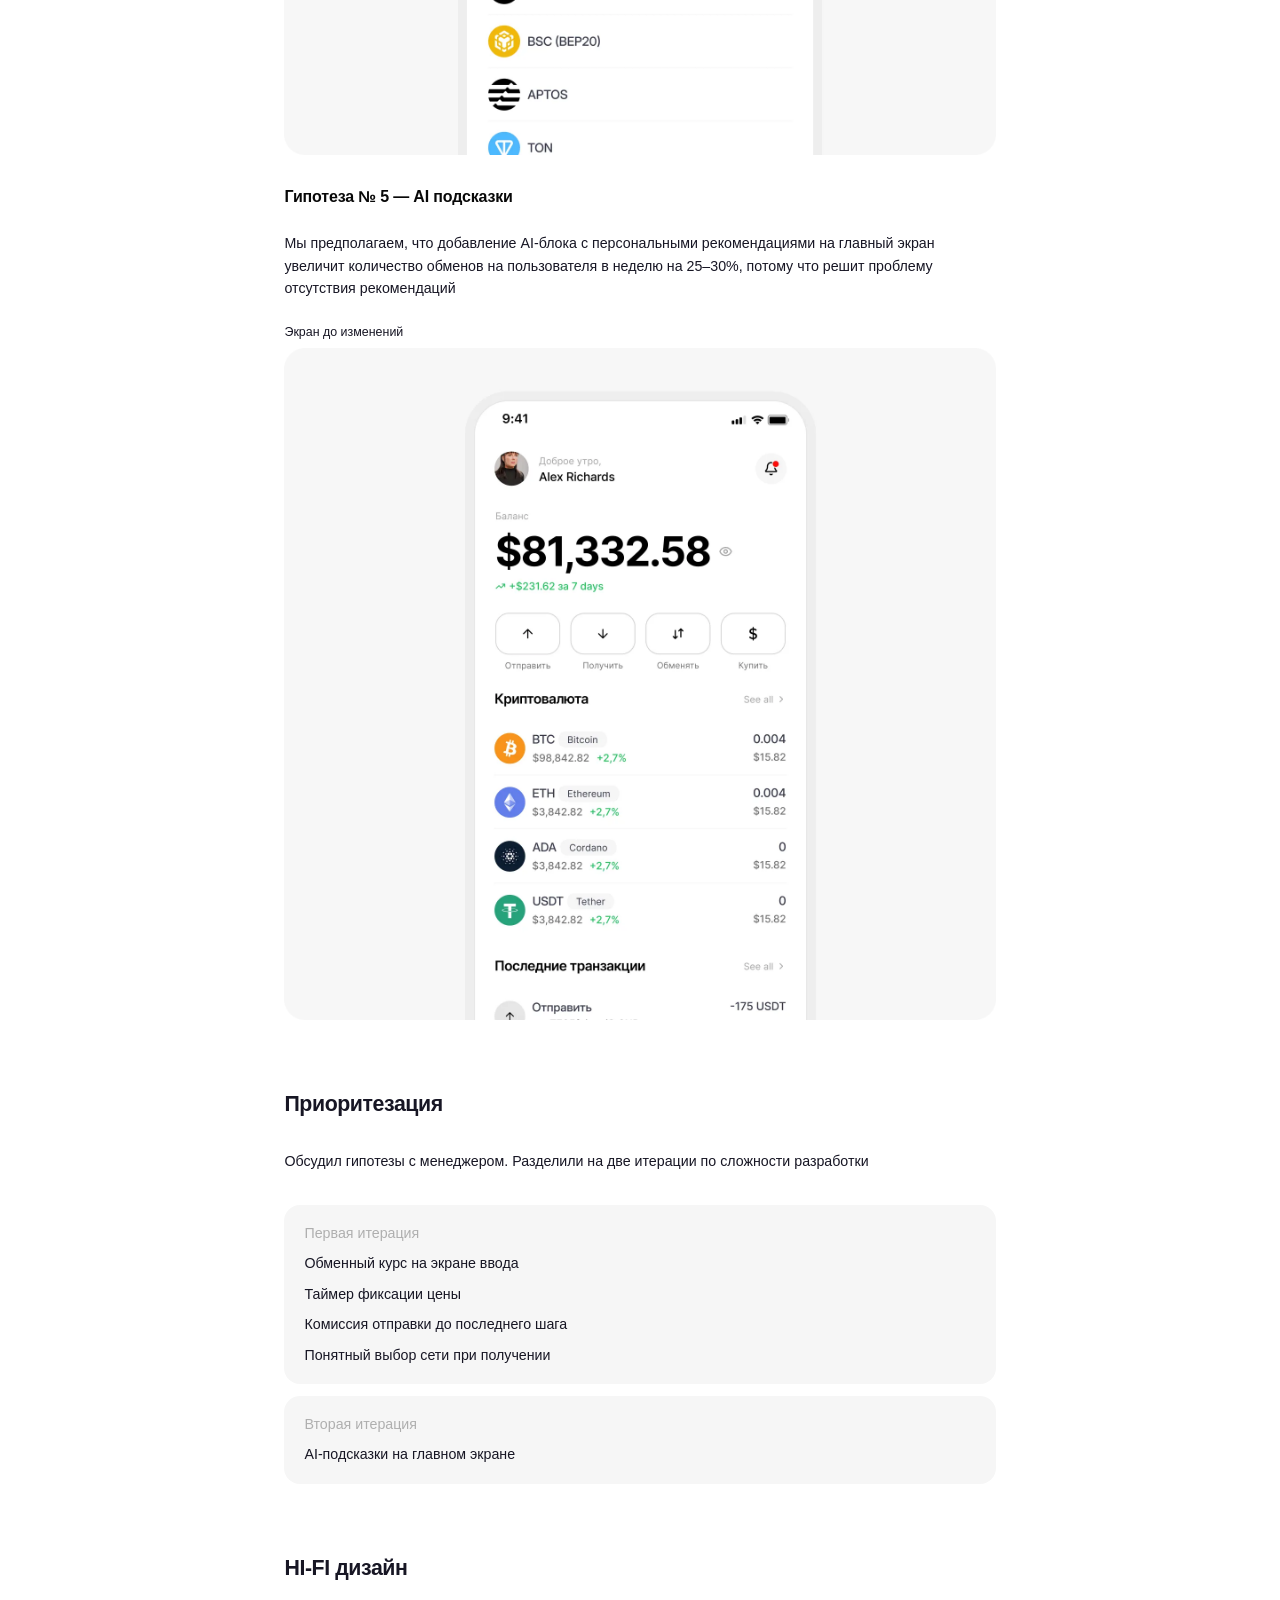
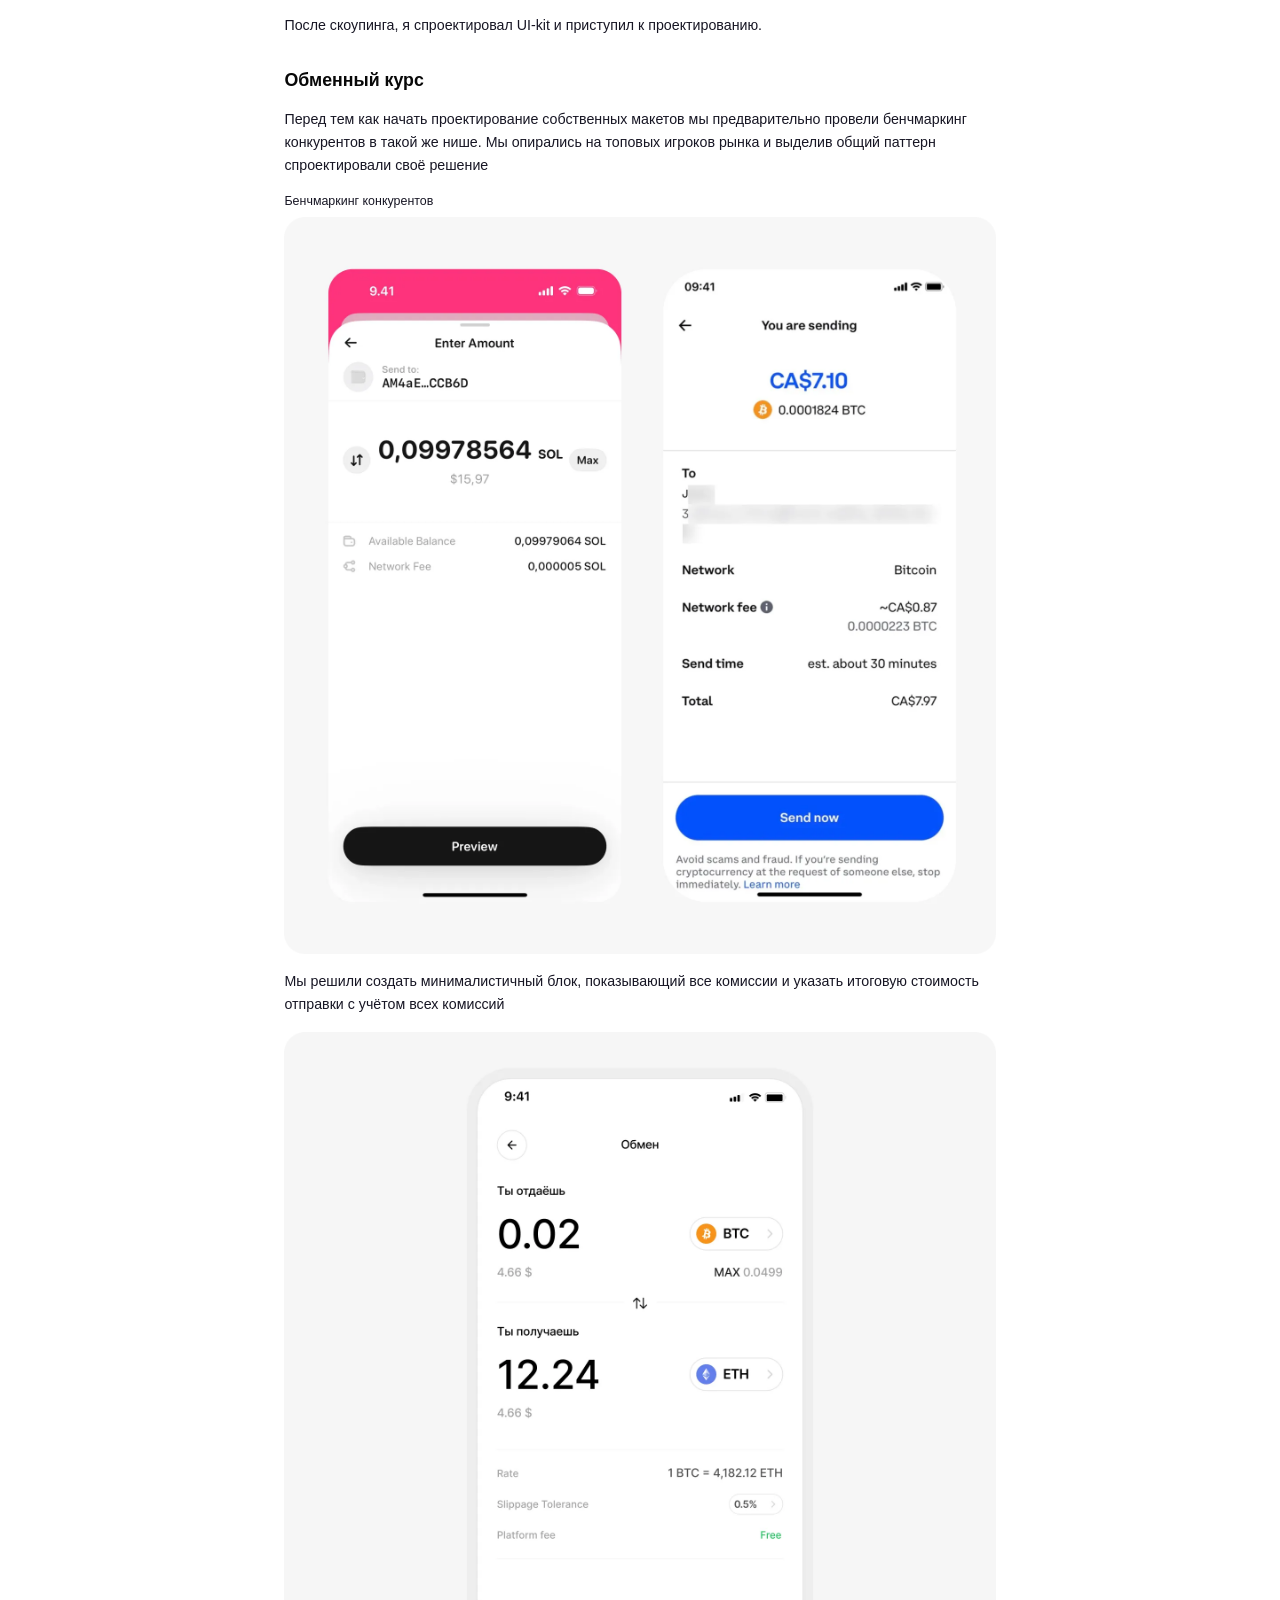
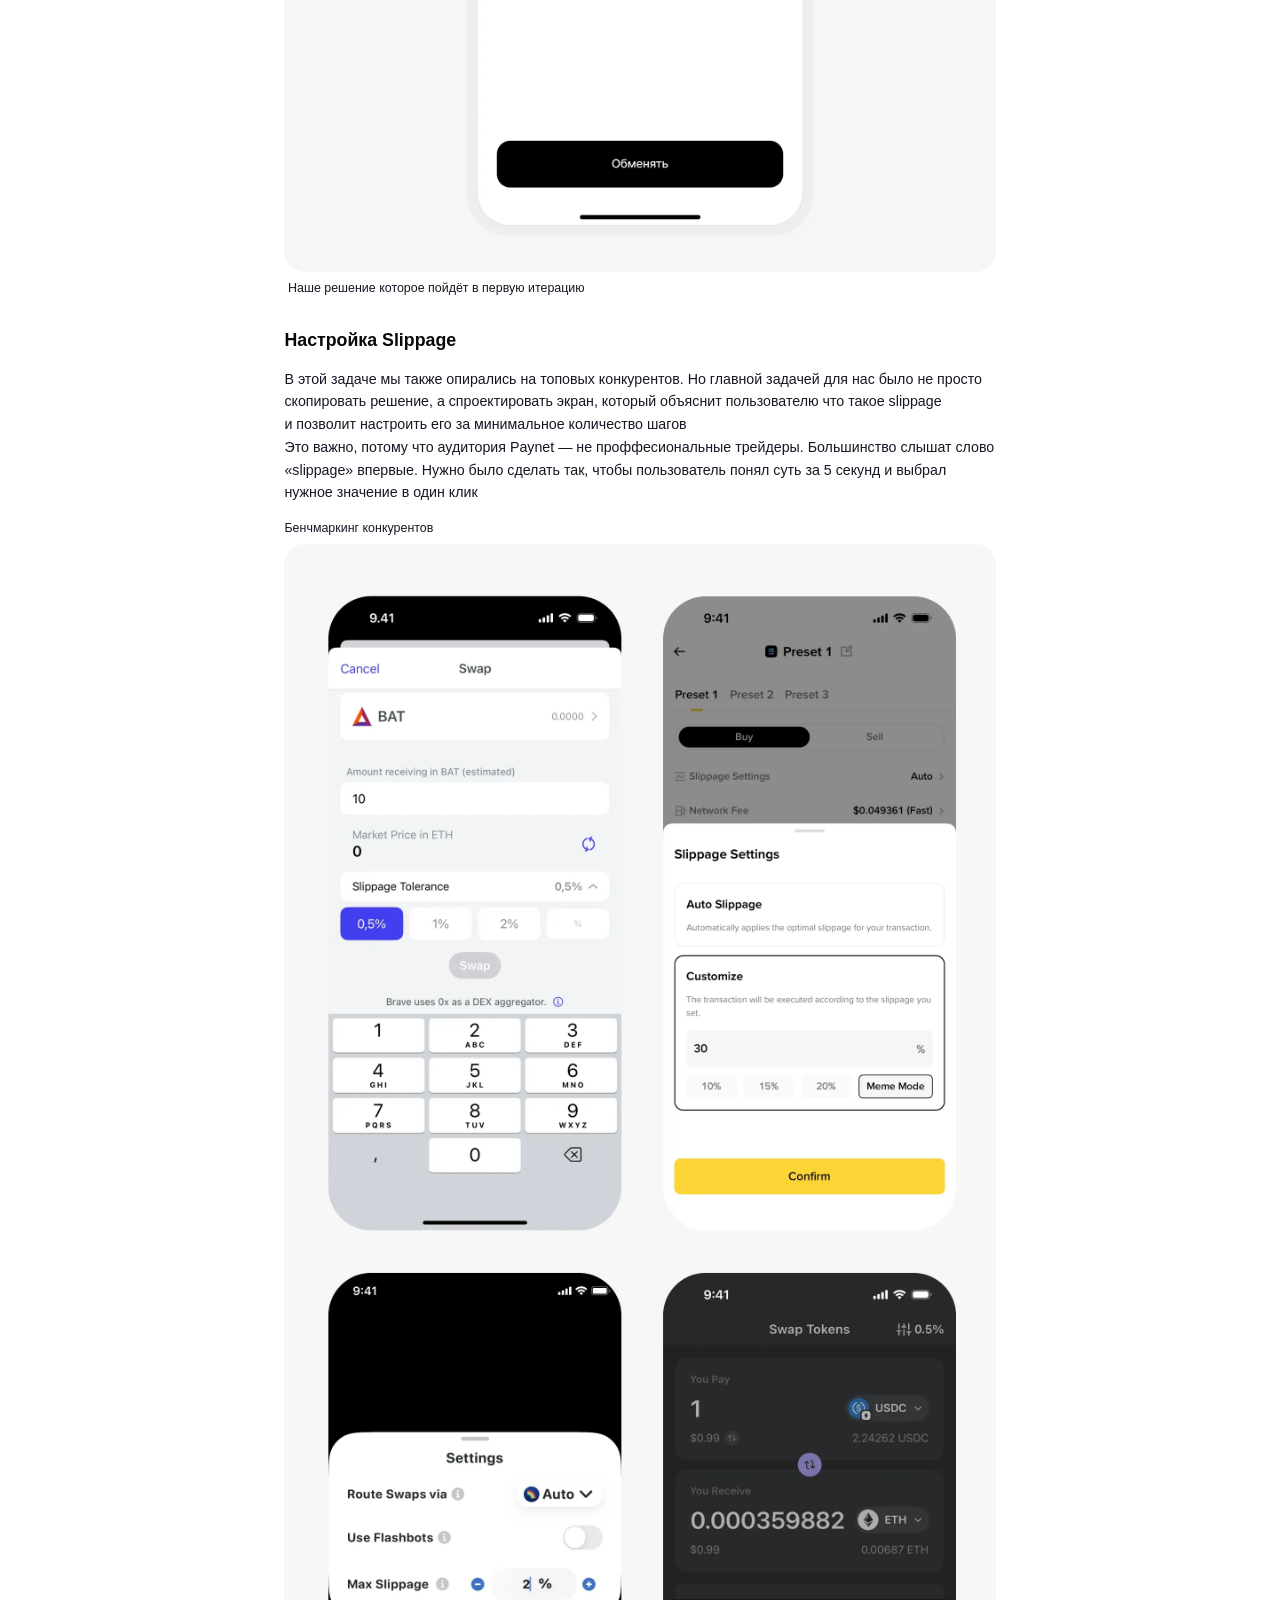
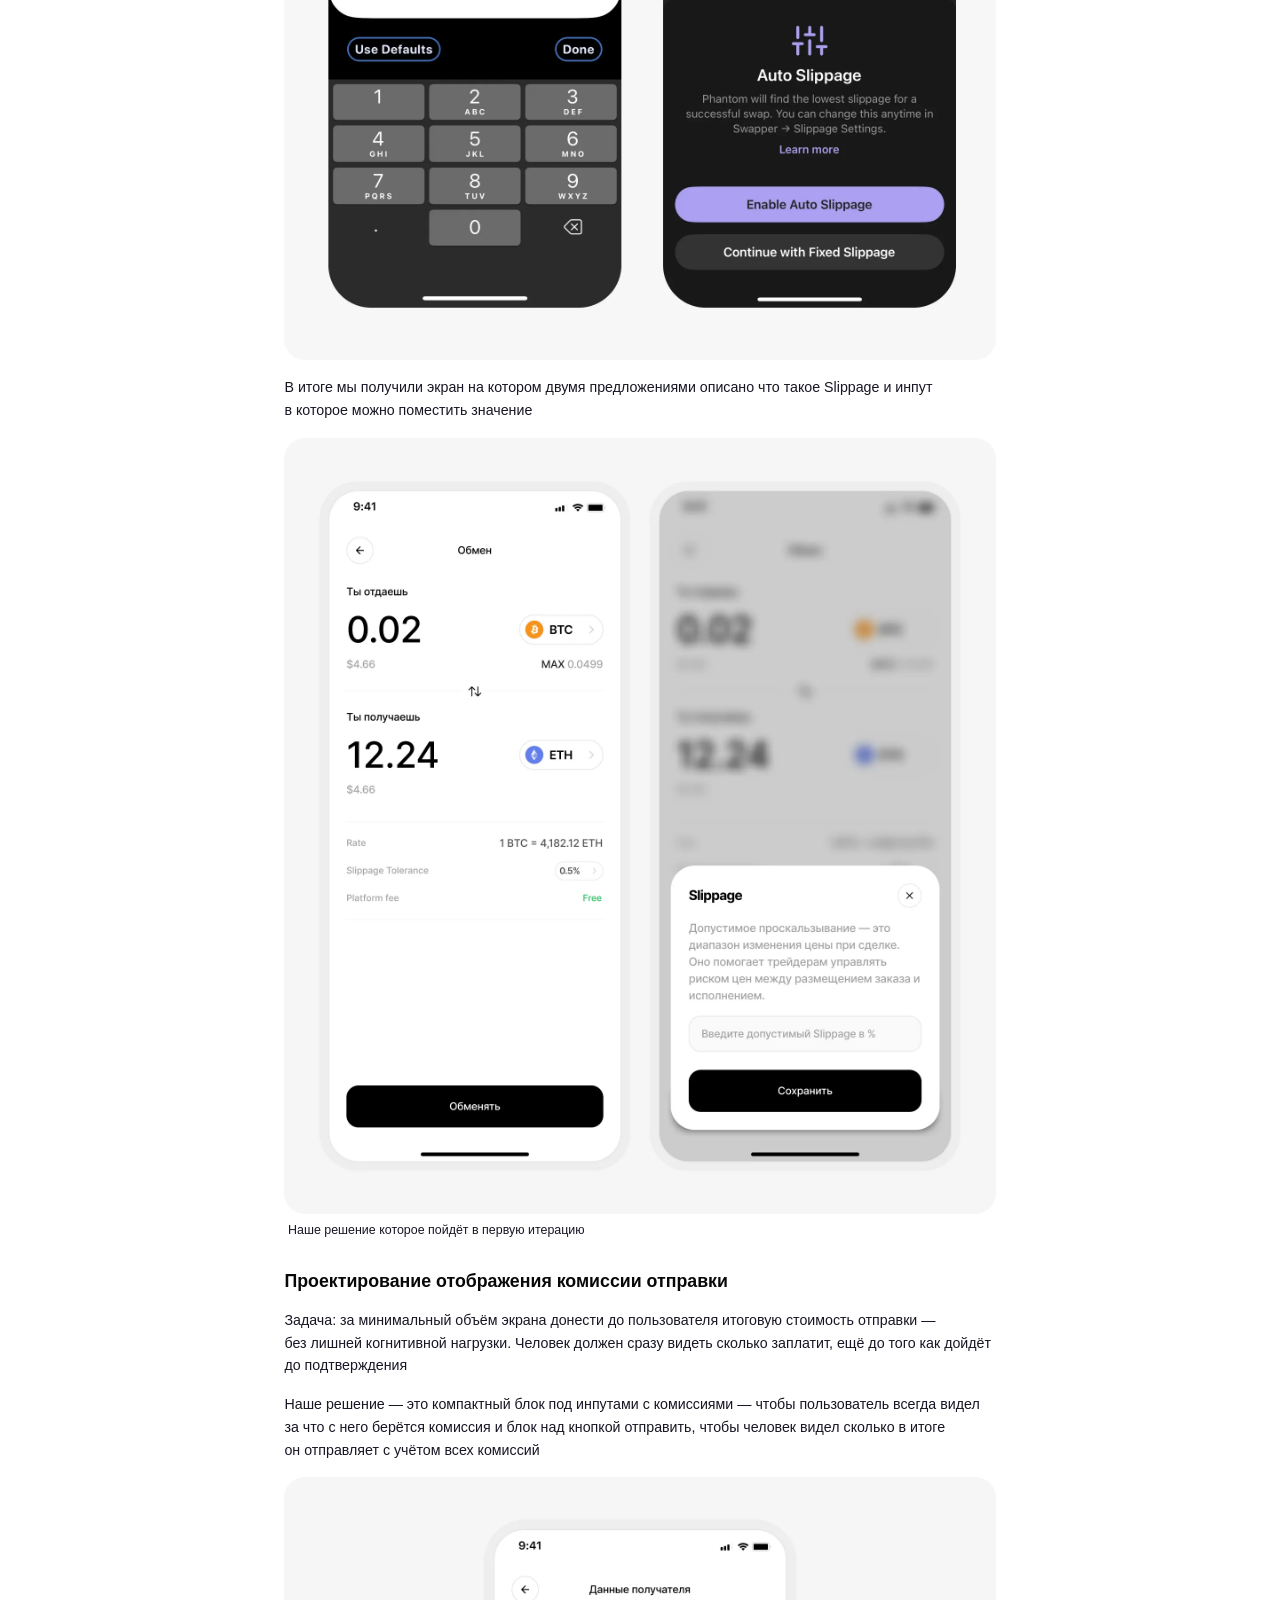
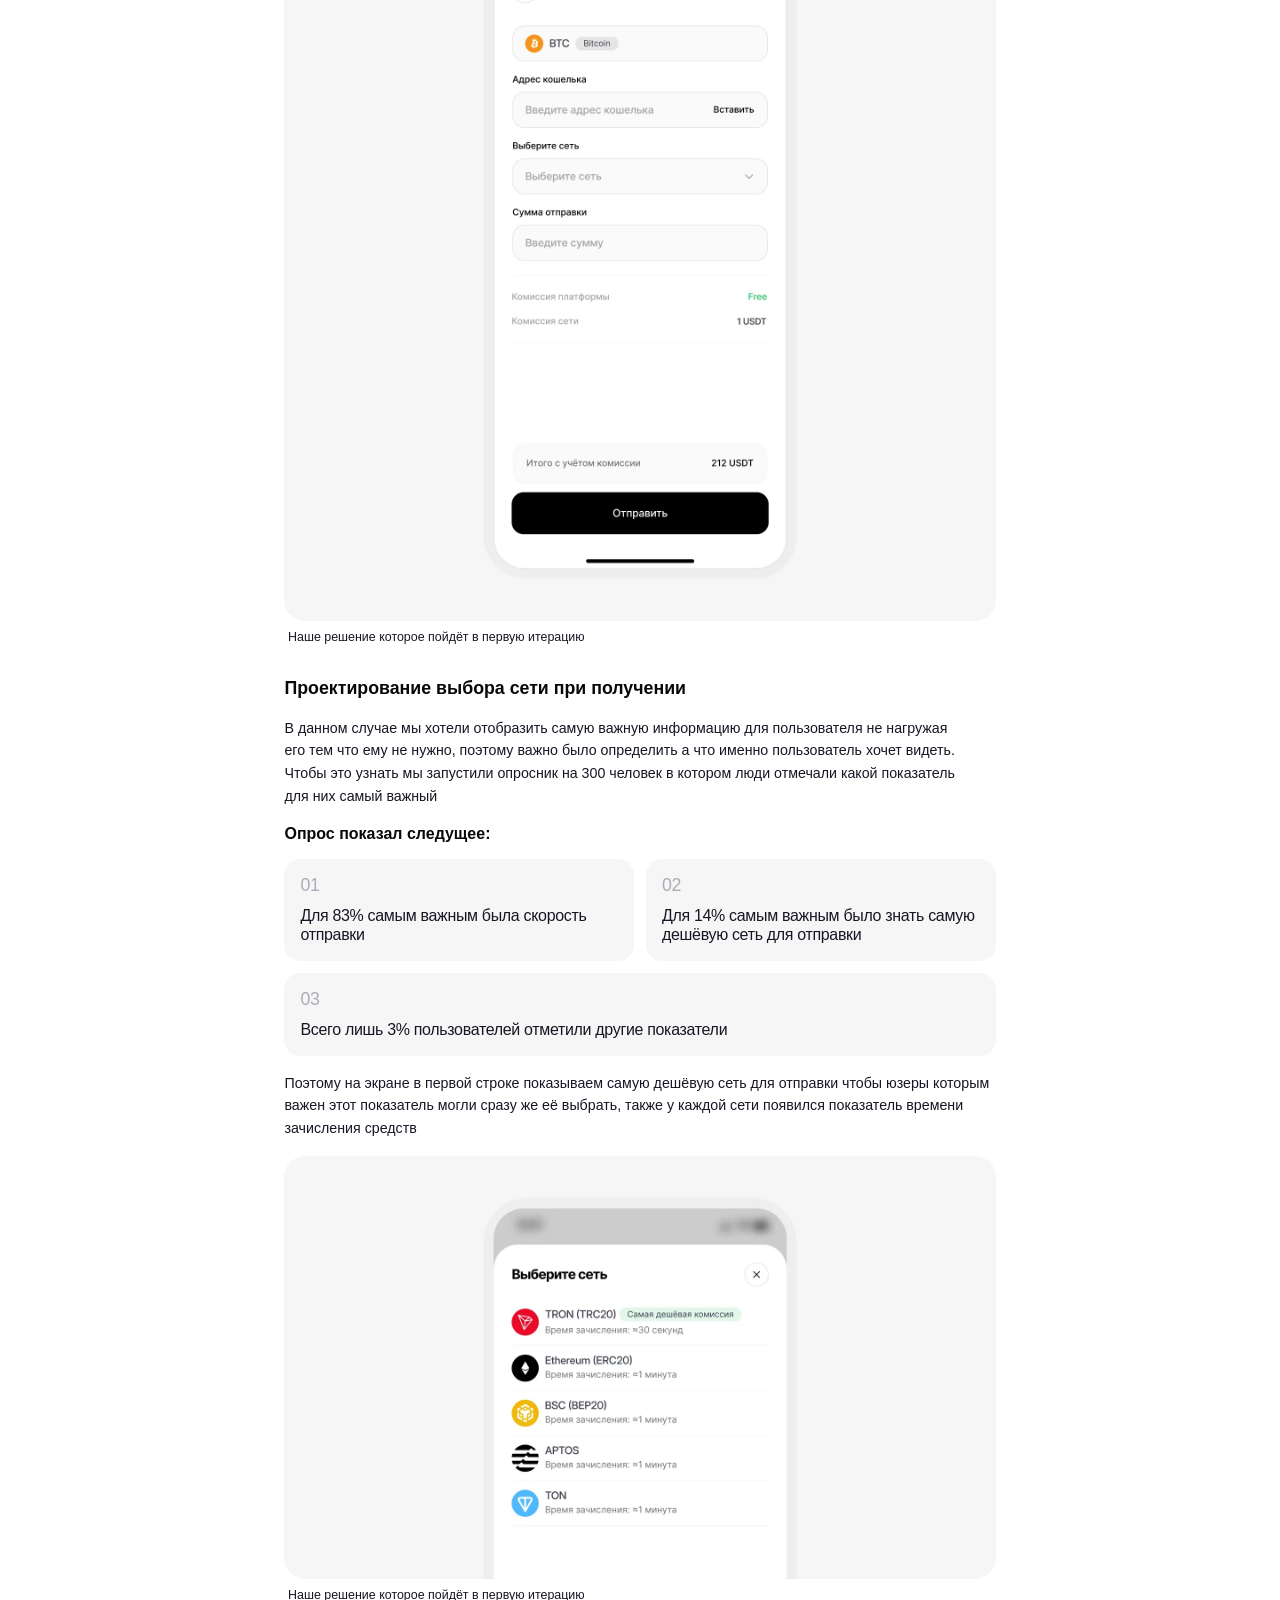
==== commit c5185a60: "fix: актуальная ссылка Telegram t.me/al_saffronov Made-with: Cursor" ====
--- a/case-paynet.html
+++ b/case-paynet.html
@@ -17,7 +17,7 @@
   <header class="header">
     <div class="header__container">
       <a href="index.html" class="header__logo" tabindex="0" aria-label="Александр С. — на главную">ALEKSANDR S.</a>
-      <a href="https://t.me/UxUiDisigner" class="header__contact-button" tabindex="0" aria-label="Написать мне в Telegram" target="_blank" rel="noopener noreferrer">
+      <a href="https://t.me/al_saffronov" class="header__contact-button" tabindex="0" aria-label="Написать мне в Telegram" target="_blank" rel="noopener noreferrer">
         Написать мне
         <svg width="18" height="18" viewBox="0 0 32 32" fill="none" xmlns="http://www.w3.org/2000/svg" aria-hidden="true"><path fill-rule="evenodd" clip-rule="evenodd" d="M26.37 5.906c1.45-.61 3.005.617 2.75 2.17l-3.026 18.341c-.292 1.769-2.234 2.783-3.857 1.902-1.357-.738-3.372-1.873-5.187-3.059-.907-.592-3.683-2.492-3.341-3.844.291-1.156 4.958-5.5 7.625-8.083 1.047-1.015.57-1.601-.667-.668-3.069 2.318-7.996 5.842-9.625 6.834-1.438.875-2.188 1.024-3.084.875-1.634-.273-3.15-.694-4.388-1.207-1.672-.694-1.594-2.992-.004-3.661L26.37 5.906Z" fill="currentColor"/></svg>
       </a>
@@ -511,7 +511,7 @@
       <div class="footer__top">
         <h2 class="footer__title reveal">Давайте поработаем<br>вместе</h2>
         <div class="footer__actions reveal">
-          <a href="https://t.me/UxUiDisigner" class="footer__button-primary" tabindex="0" aria-label="Написать мне в Telegram" target="_blank" rel="noopener noreferrer">
+          <a href="https://t.me/al_saffronov" class="footer__button-primary" tabindex="0" aria-label="Написать мне в Telegram" target="_blank" rel="noopener noreferrer">
             <span>Написать мне</span>
             <svg width="32" height="32" viewBox="0 0 32 32" fill="none" xmlns="http://www.w3.org/2000/svg" aria-hidden="true"><path fill-rule="evenodd" clip-rule="evenodd" d="M26.37 5.906c1.45-.61 3.005.617 2.75 2.17l-3.026 18.341c-.292 1.769-2.234 2.783-3.857 1.902-1.357-.738-3.372-1.873-5.187-3.059-.907-.592-3.683-2.492-3.341-3.844.291-1.156 4.958-5.5 7.625-8.083 1.047-1.015.57-1.601-.667-.668-3.069 2.318-7.996 5.842-9.625 6.834-1.438.875-2.188 1.024-3.084.875-1.634-.273-3.15-.694-4.388-1.207-1.672-.694-1.594-2.992-.004-3.661L26.37 5.906Z" fill="currentColor"/></svg>
           </a>
